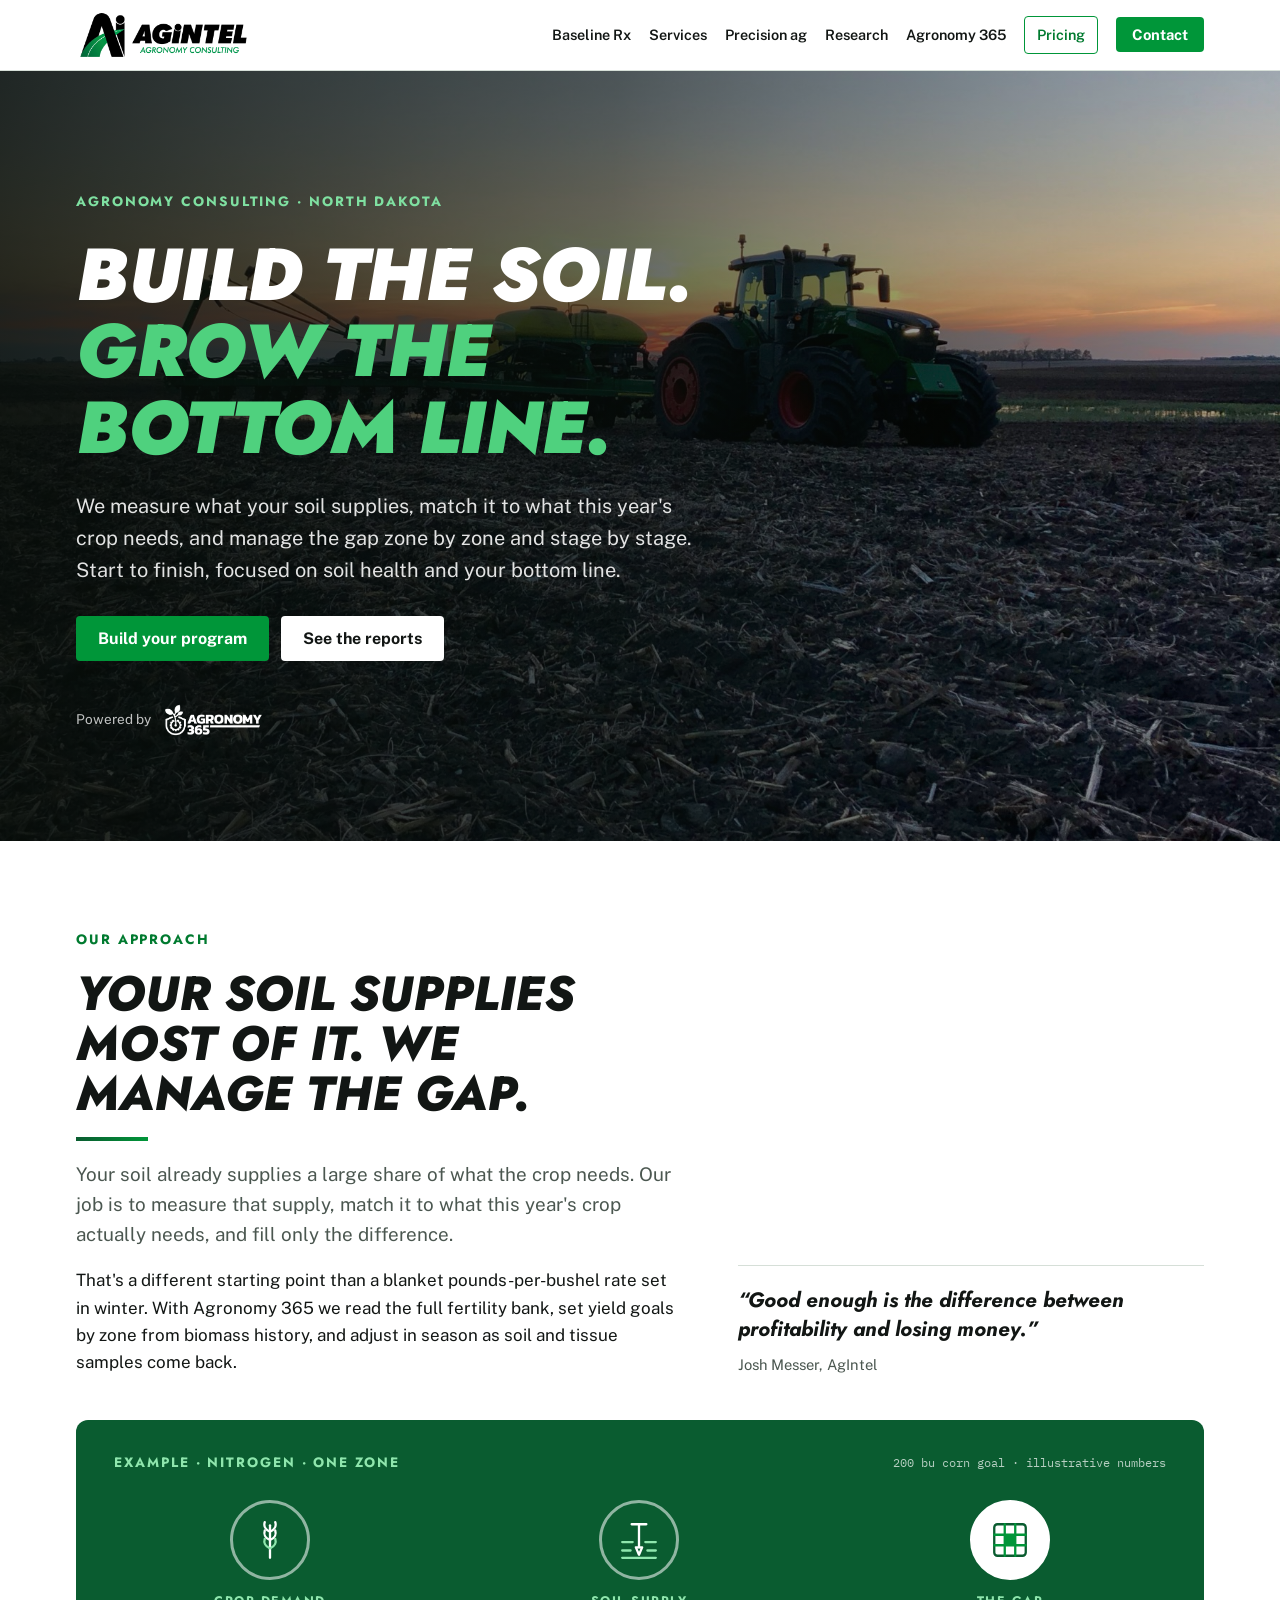
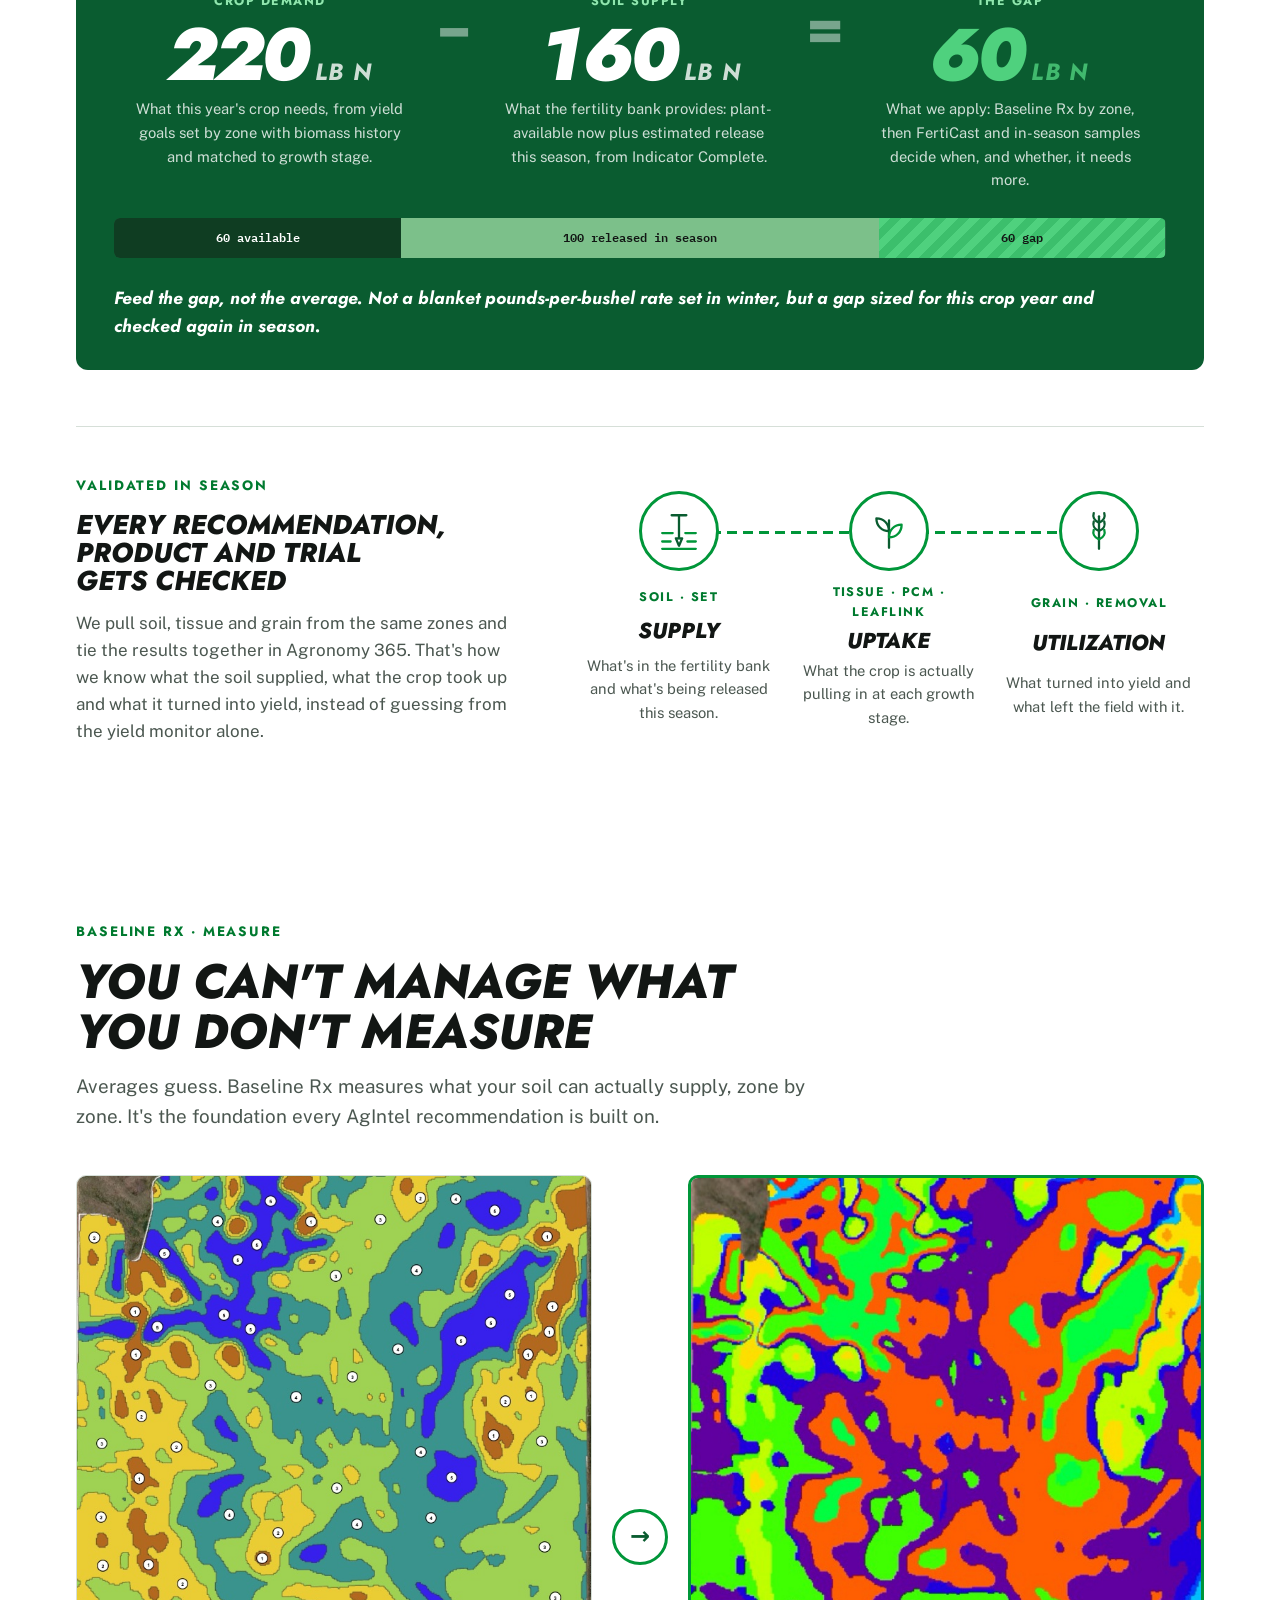
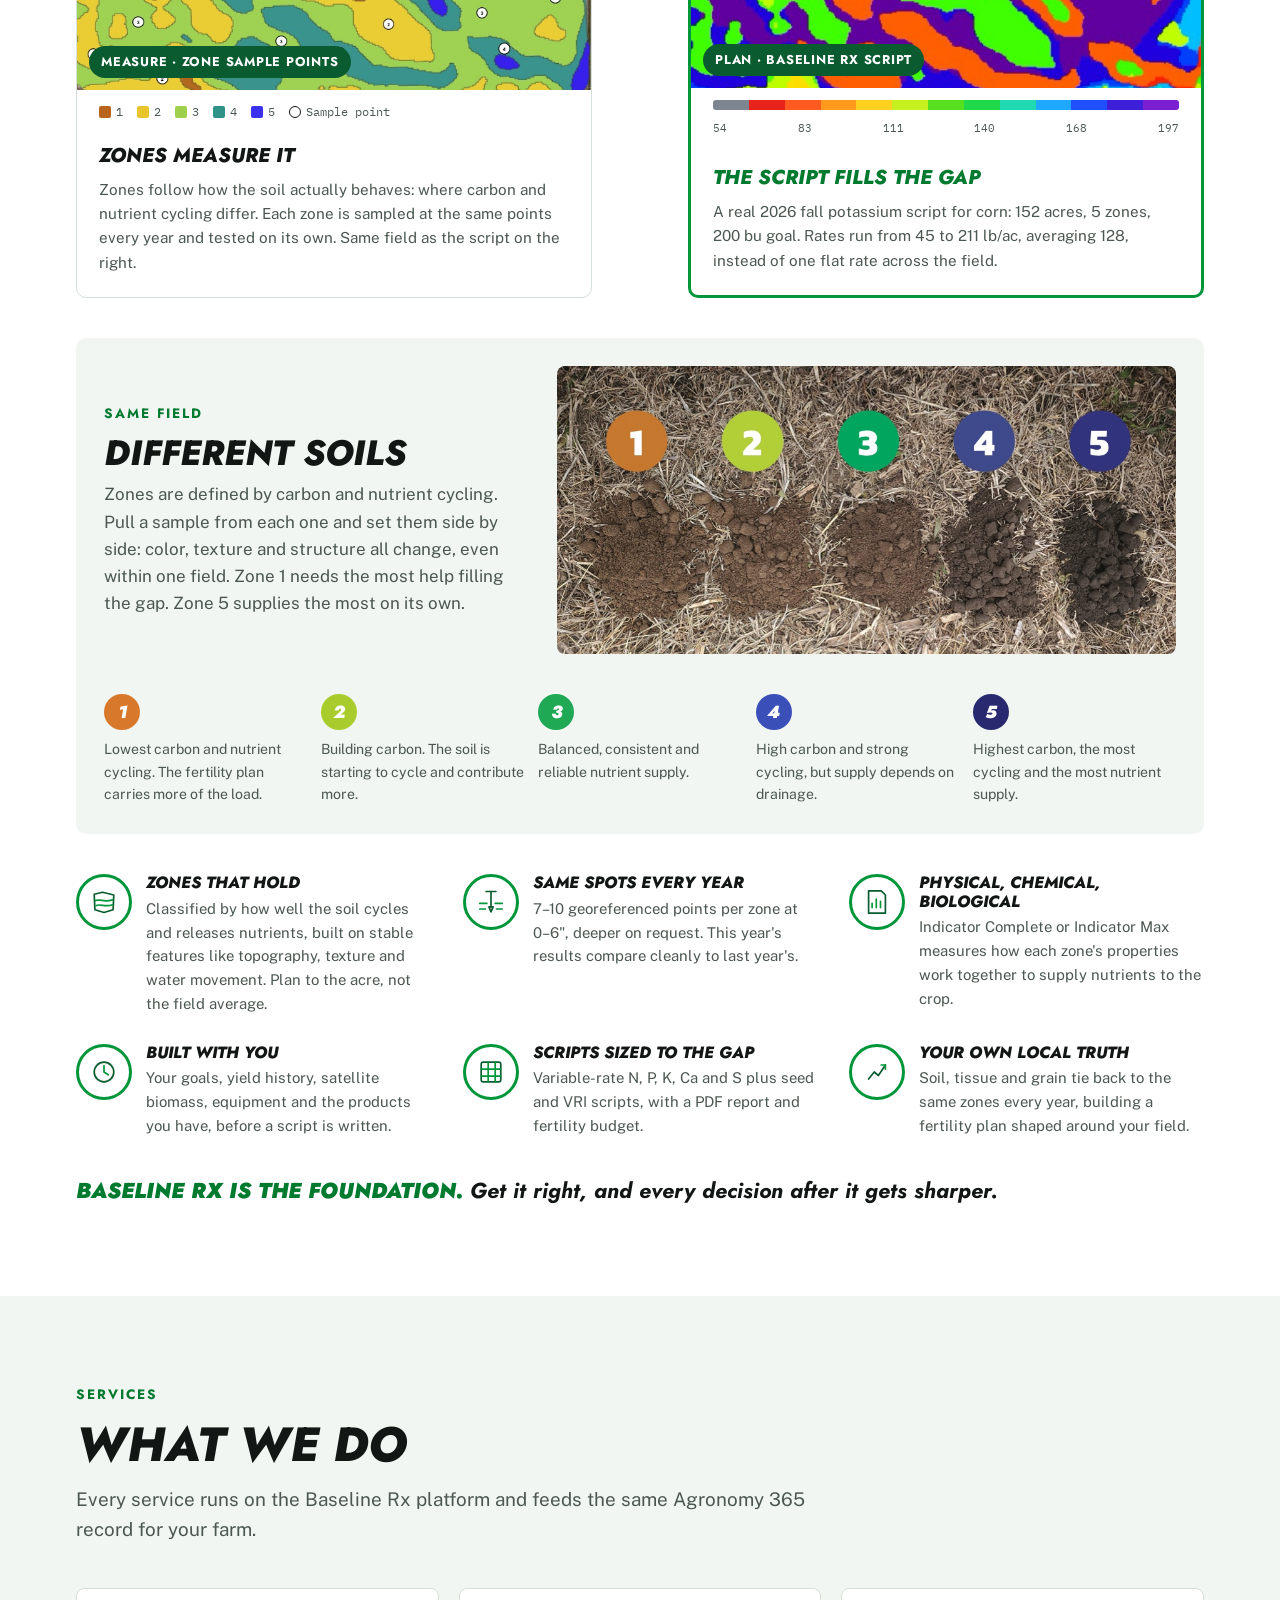
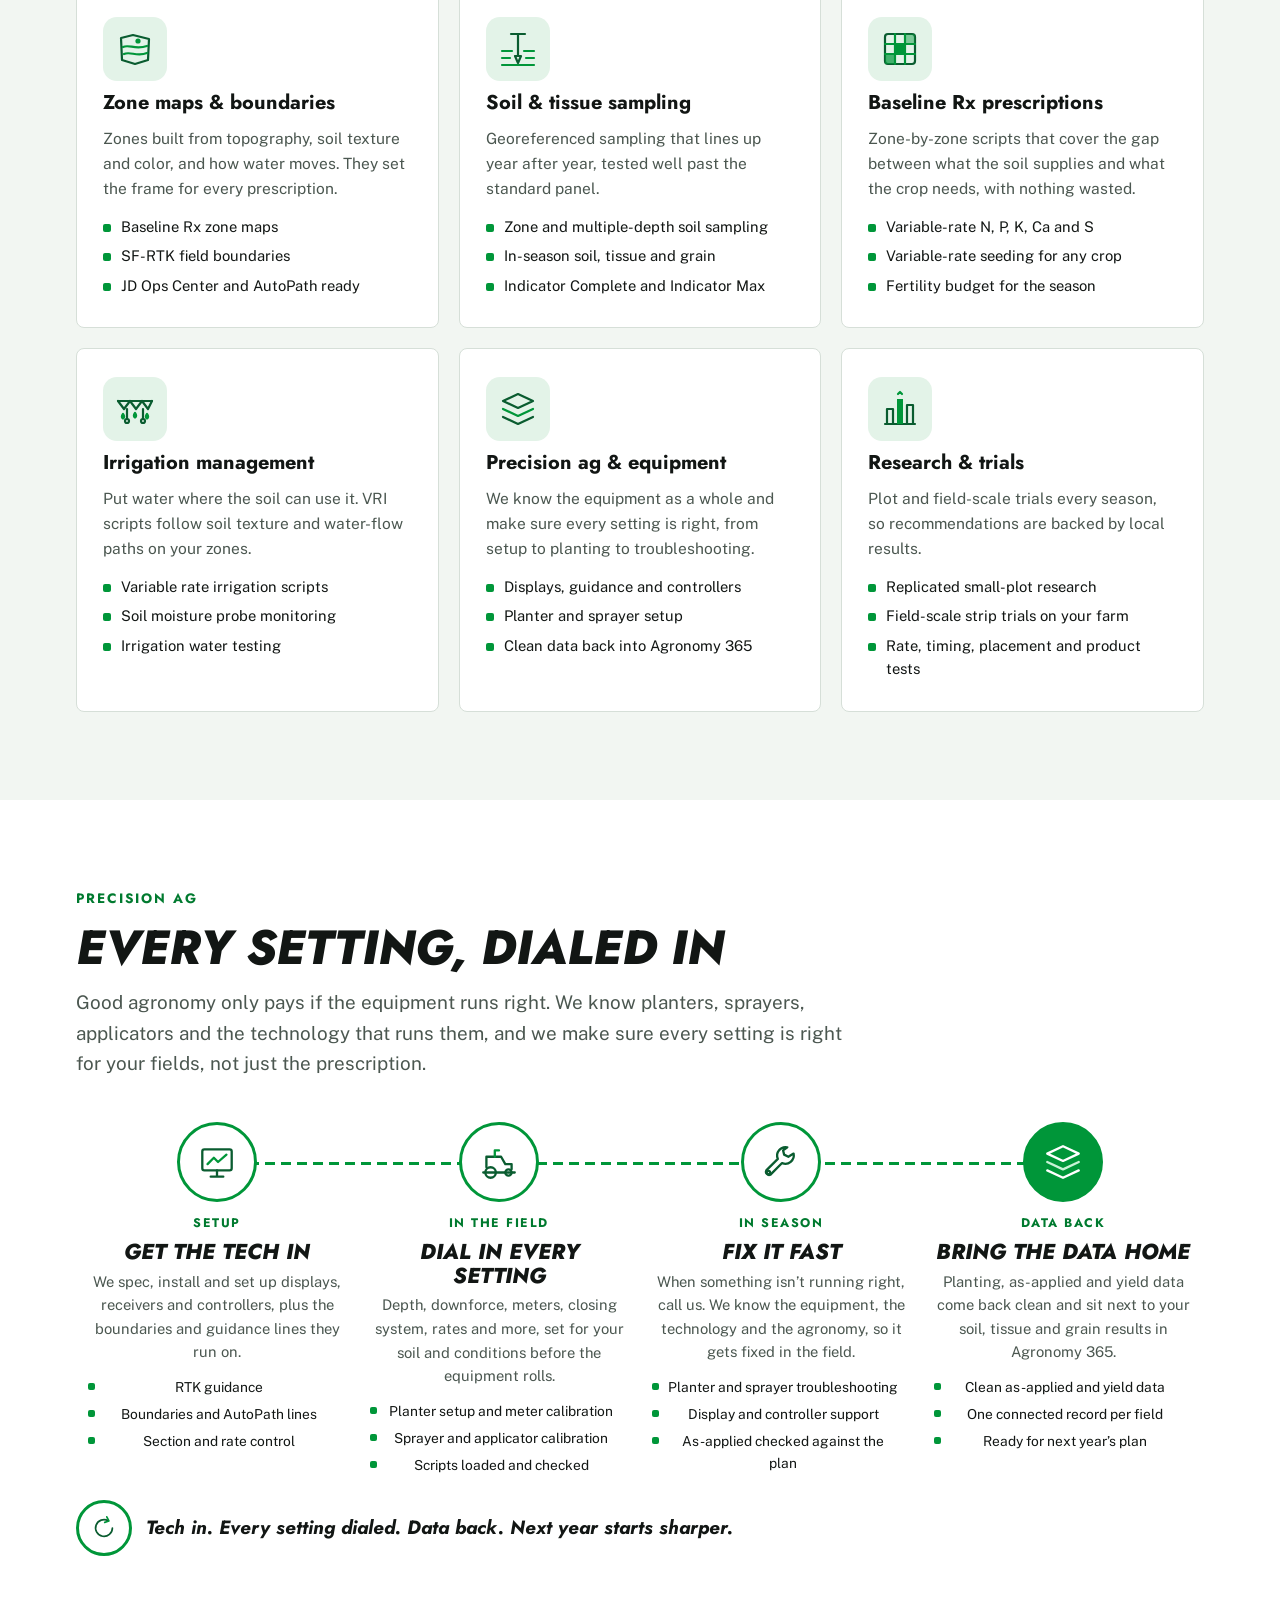
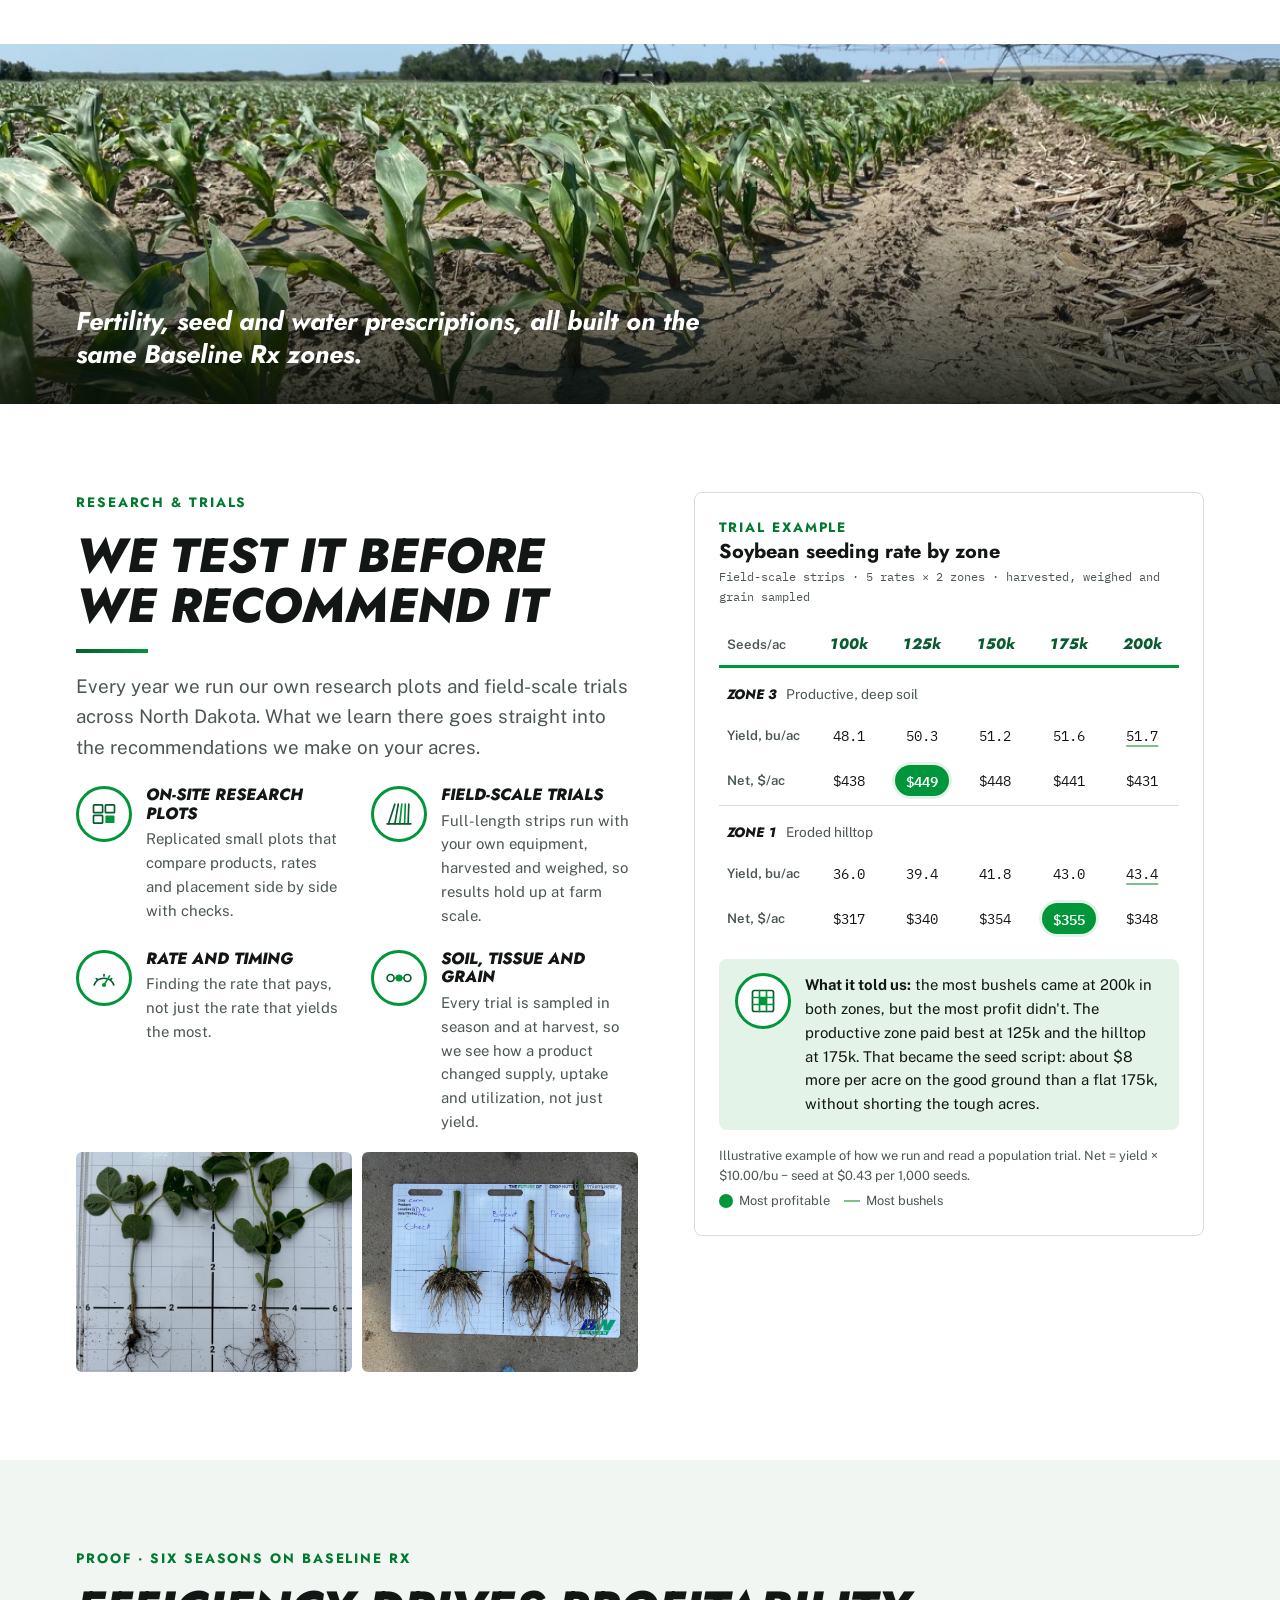
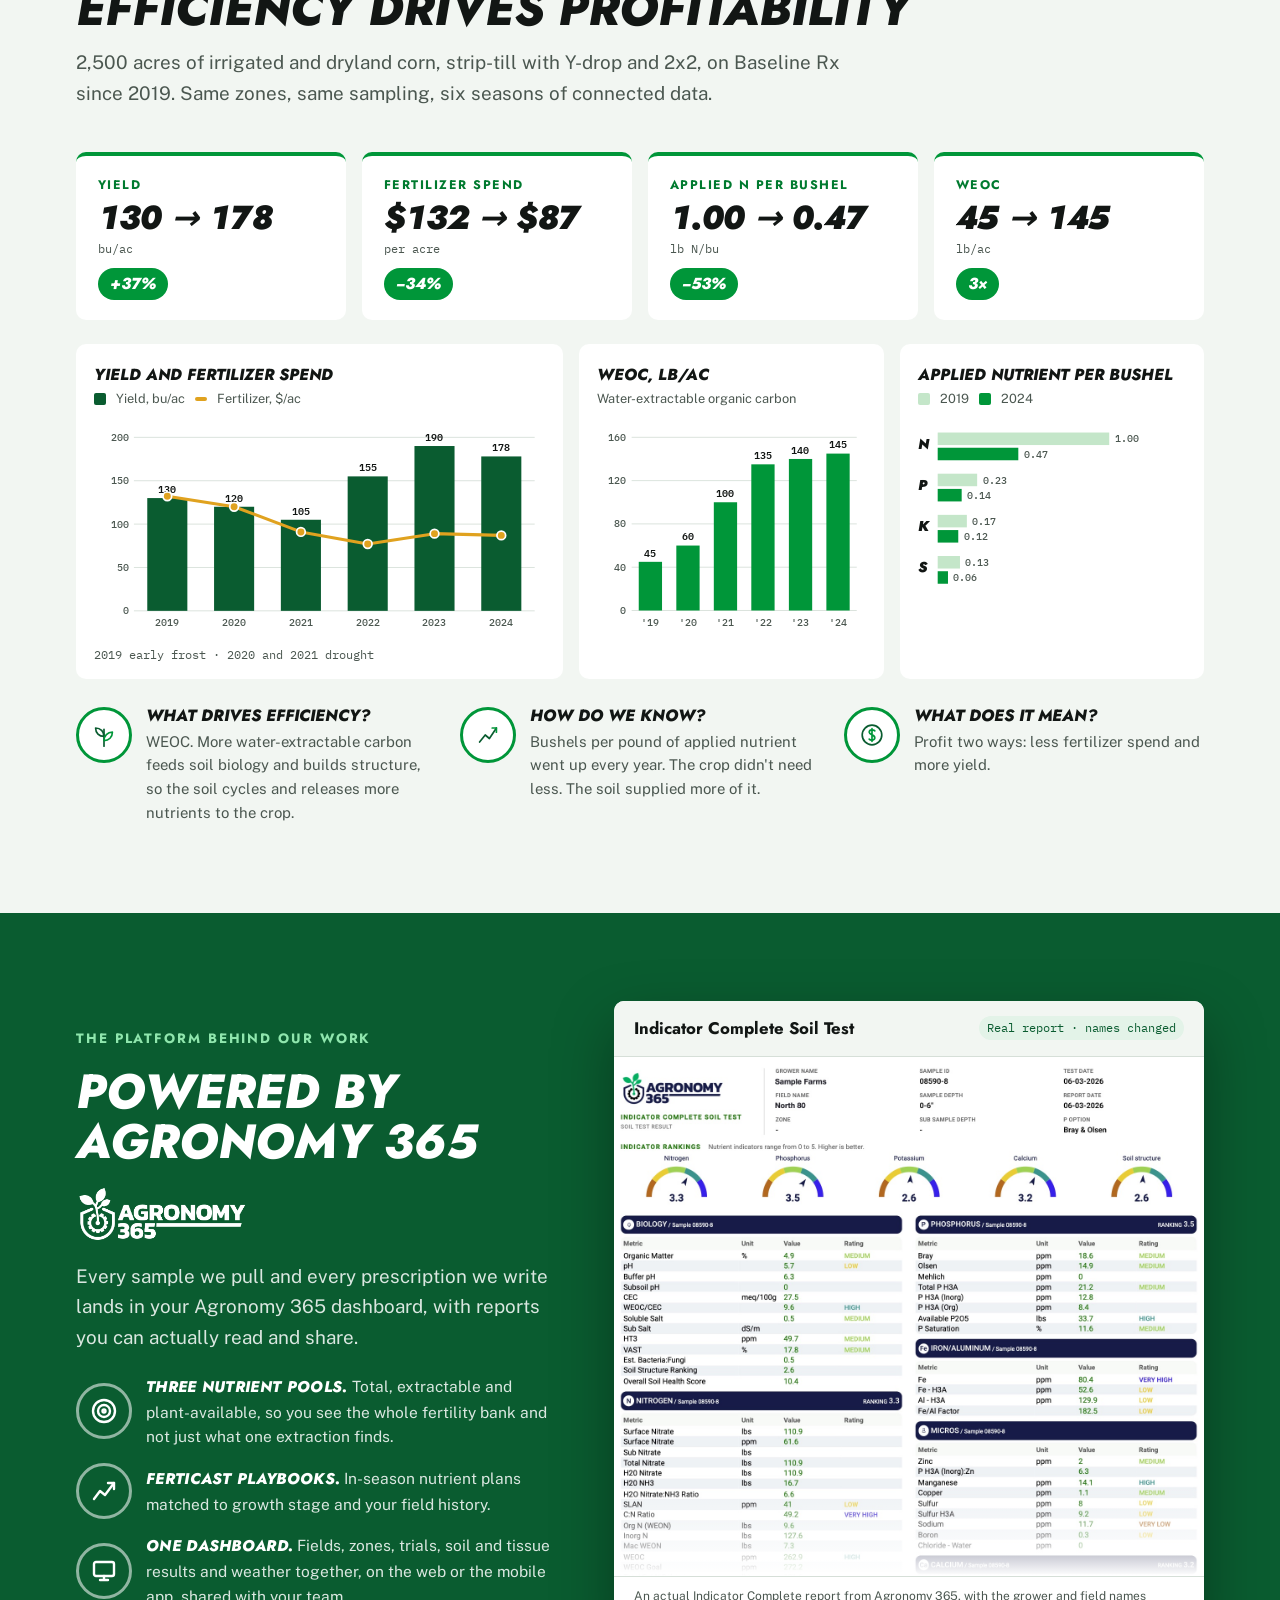
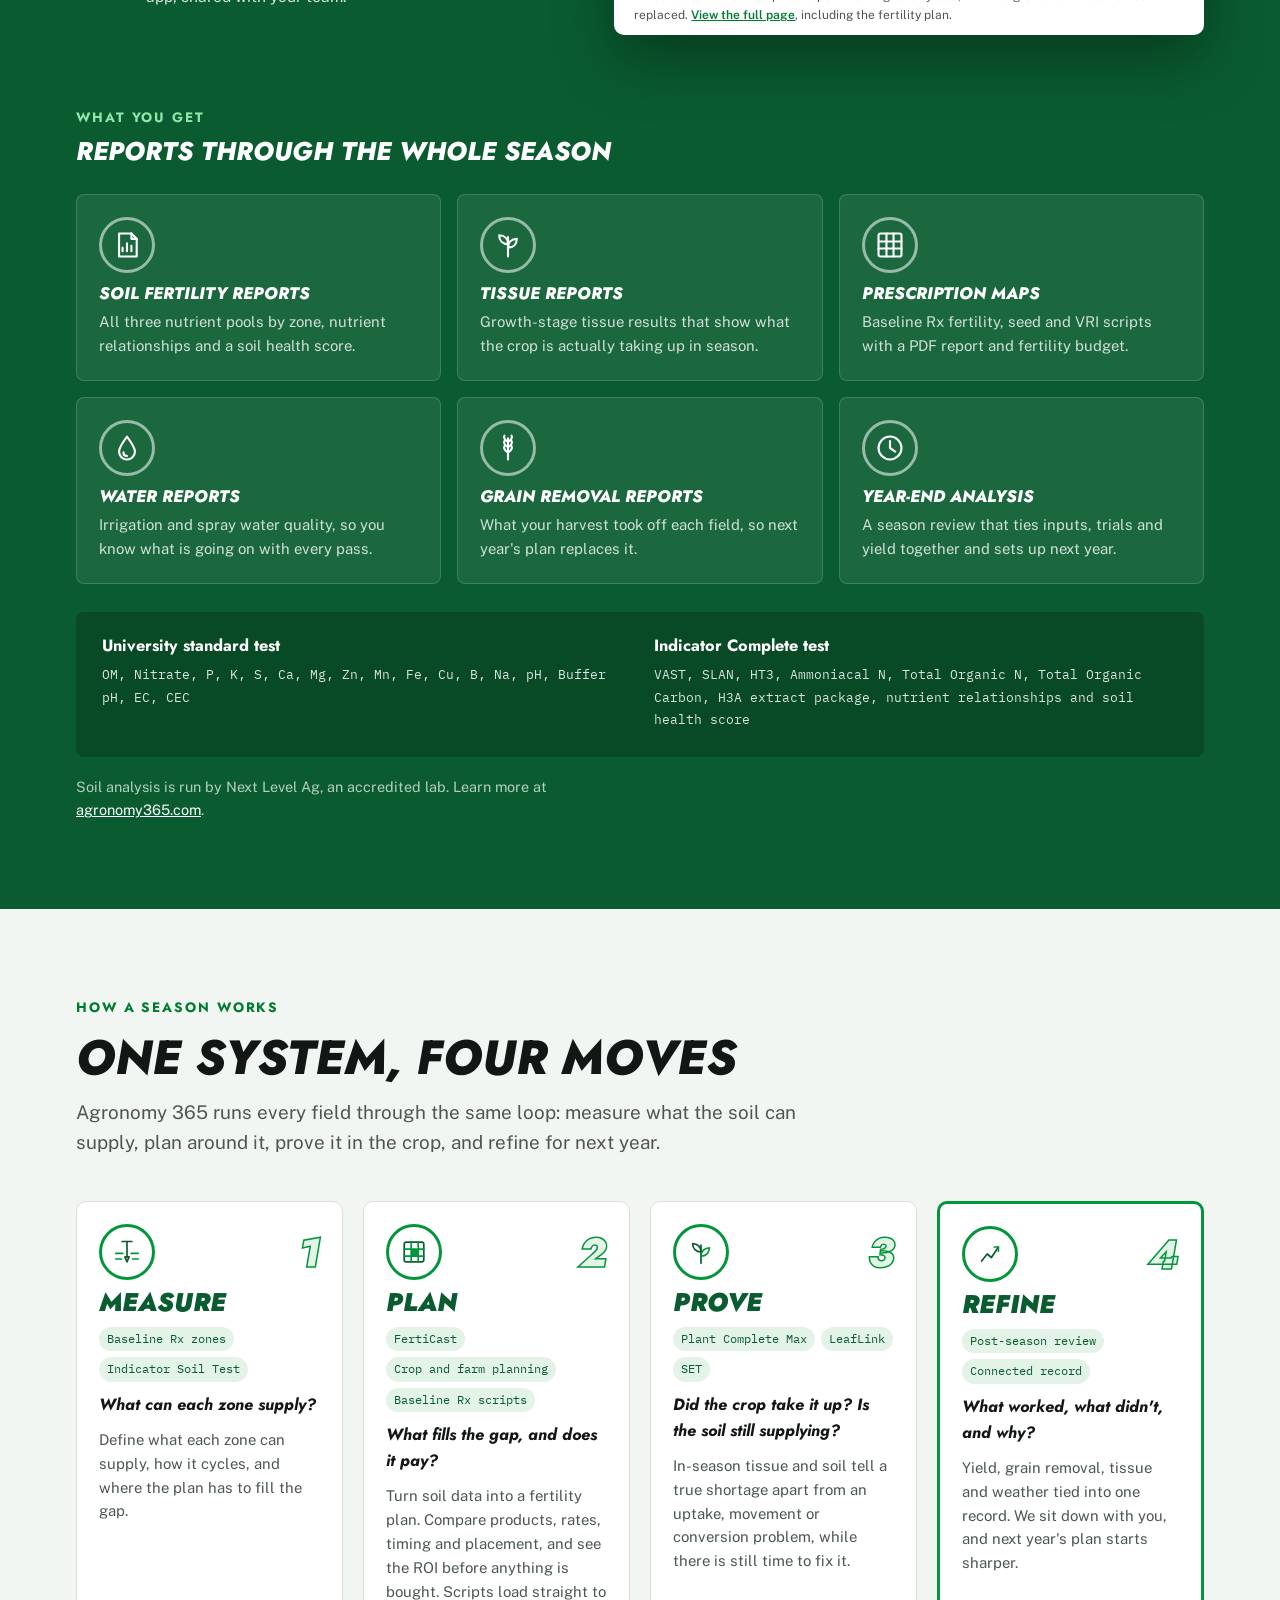
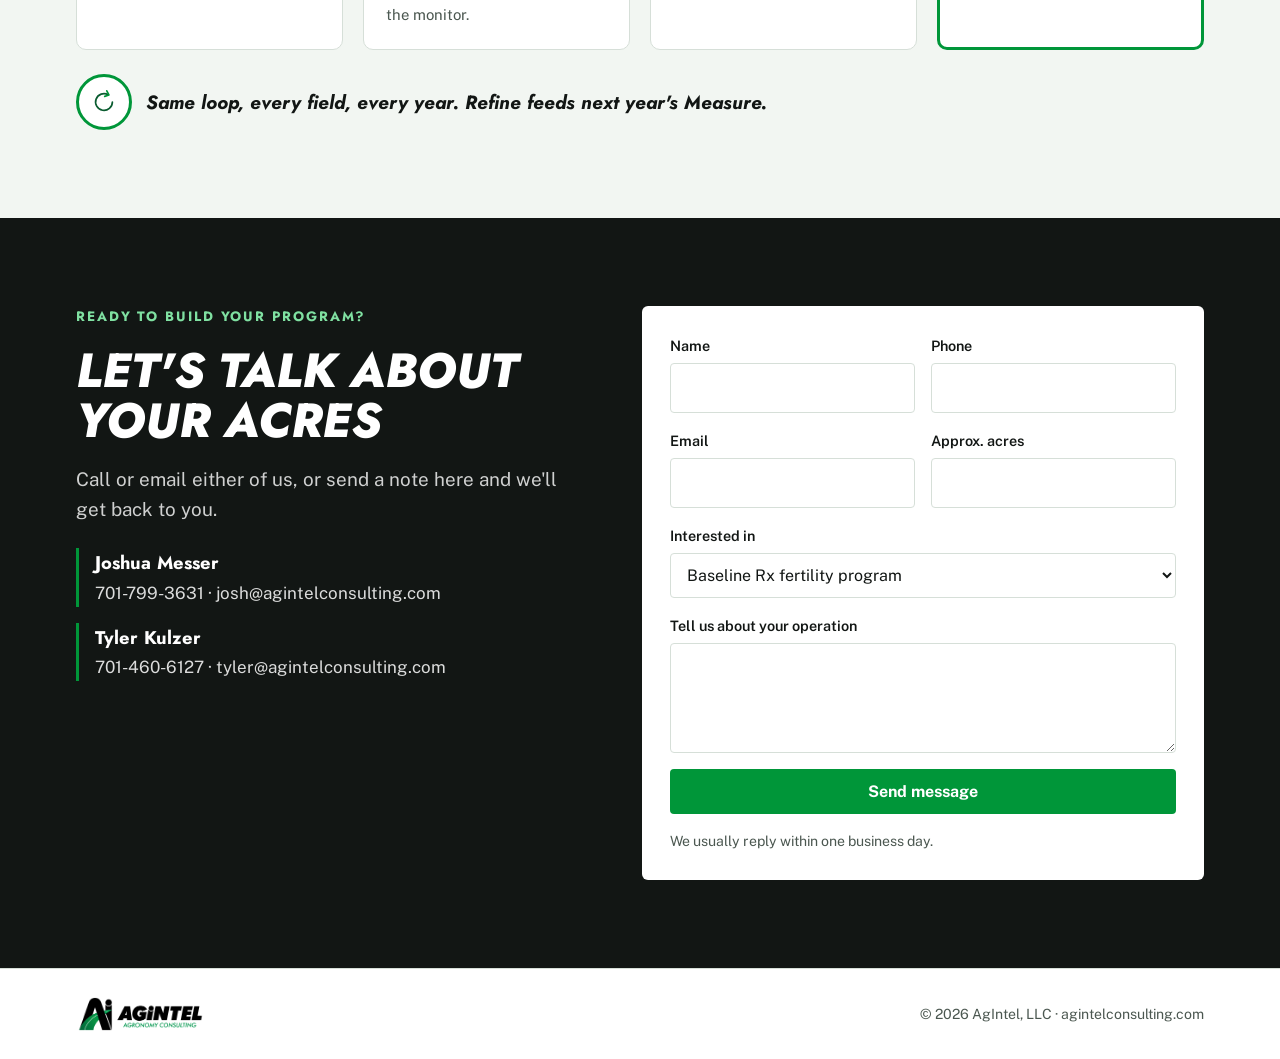
==== index.html @ 2a0a11fa "Launch AgIntel Agronomy Consulting website Co-Authored-By: Claude Opus 5.5 <noreply@anthropic.com>" ====
<!doctype html>
<html lang="en">
<head>
<meta charset="utf-8">
<meta name="viewport" content="width=device-width, initial-scale=1, viewport-fit=cover">
<title>AgIntel Agronomy Consulting</title>
<meta name="description" content="AgIntel Agronomy Consulting builds every recommendation around soil health and profitability. Baseline Rx zones, in-season validation and precision ag support, powered by Agronomy 365.">
<link rel="canonical" href="https://www.agintelconsulting.com/">
<meta property="og:title" content="AgIntel Agronomy Consulting">
<meta property="og:description" content="AgIntel Agronomy Consulting builds every recommendation around soil health and profitability. Baseline Rx zones, in-season validation and precision ag support, powered by Agronomy 365.">
<meta property="og:image" content="https://www.agintelconsulting.com/assets/photos/planting-sunset.jpg">
<meta property="og:type" content="website">
<link rel="icon" type="image/png" href="assets/agintel-mark.png">
<link rel="preconnect" href="https://fonts.googleapis.com">
<link rel="preconnect" href="https://fonts.gstatic.com" crossorigin>
<link rel="stylesheet" href="https://fonts.googleapis.com/css2?family=Jost:ital,wght@0,500;0,700;1,700;1,800;1,900&family=Public+Sans:wght@400;500;600;700&family=IBM+Plex+Mono:wght@500;600&display=swap">
<link rel="stylesheet" href="assets/site.css">
</head>
<body>
<header class="site">
  <div class="wrap">
    <a class="brand" href="#top"><img src="assets/agintel-logo.png" alt="AgIntel Agronomy Consulting" width="600" height="158"></a>
    <nav aria-label="Main">
      <a class="sec" href="#baselinerx">Baseline Rx</a>
      <a class="sec" href="#services">Services</a>
      <a class="sec" href="#precision">Precision ag</a>
      <a class="sec" href="#research">Research</a>
      <a class="sec" href="#agronomy365">Agronomy 365</a>
      <a class="tab" href="pricing.html">Pricing</a>
      <a class="btn" href="#contact">Contact</a>
    </nav>
  </div>
</header>
<main>
  <section class="hero" id="top">
    <img class="bg" src="assets/photos/planting-sunset.jpg" alt="Planter in a no-till field at sunset" width="1800" height="1350">
    <div class="wrap">
      <span class="eyebrow">Agronomy consulting · North Dakota</span>
      <h1>Build the soil. <span>Grow the bottom line.</span></h1>
      <p class="lede">We measure what your soil supplies, match it to what this year's crop needs, and manage the gap zone by zone and stage by stage. Start to finish, focused on soil health and your bottom line.</p>
      <div class="hero-actions">
        <a class="btn" href="#contact">Build your program</a>
        <a class="btn light" href="#agronomy365">See the reports</a>
      </div>
      <div class="powered"><span>Powered by</span><img src="assets/agronomy365-white.png" alt="Agronomy 365" width="653" height="219"></div>
    </div>
  </section>

  <section id="approach">
    <div class="wrap">
      <div class="approach-head">
        <div class="diff-copy">
          <span class="eyebrow">Our approach</span>
          <h2>Your soil supplies most of it. We manage the gap.</h2>
          <hr class="rule">
          <p class="lede">Your soil already supplies a large share of what the crop needs. Our job is to measure that supply, match it to what this year's crop actually needs, and fill only the difference.</p>
          <p>That's a different starting point than a blanket pounds-per-bushel rate set in winter. With Agronomy 365 we read the full fertility bank, set yield goals by zone from biomass history, and adjust in season as soil and tissue samples come back.</p>
        </div>
        <blockquote class="quote">
          <p>“Good enough is the difference between profitability and losing money.”</p>
          <cite>Josh Messer, AgIntel</cite>
        </blockquote>
      </div>

      <figure class="gapx" style="margin:0">
        <div class="gapx-top">
          <span class="eyebrow">Example · nitrogen · one zone</span>
          <span class="gapx-note">200 bu corn goal · illustrative numbers</span>
        </div>
        <div class="gapx-eq">
          <div class="gapx-term">
            <div class="chain-icon"><svg viewBox="0 0 40 40" aria-hidden="true"><path d="M20 37 V6"/><path d="M20 12 C15 10 14 6 15 3 M20 12 C25 10 26 6 25 3"/><path d="M20 20 C15 18 14 14 15 11 M20 20 C25 18 26 14 25 11"/><path class="accent" d="M20 28 C15 26 14 22 15 19 M20 28 C25 26 26 22 25 19"/></svg></div>
            <span class="chain-tag">Crop demand</span>
            <b class="gapx-num">220<small>lb N</small></b>
            <p>What this year's crop needs, from yield goals set by zone with biomass history and matched to growth stage.</p>
          </div>
          <span class="gapx-op" aria-hidden="true">−</span>
          <div class="gapx-term">
            <div class="chain-icon"><svg viewBox="0 0 40 40" aria-hidden="true"><path d="M13 5 H27"/><path d="M20 5 V27"/><path d="M17 27 H23 L20 34 Z"/><path class="accent" d="M4 22 H14 M26 22 H36 M4 30 H12 M28 30 H36 M4 37 H36"/></svg></div>
            <span class="chain-tag">Soil supply</span>
            <b class="gapx-num">160<small>lb N</small></b>
            <p>What the fertility bank provides: plant-available now plus estimated release this season, from Indicator Complete.</p>
          </div>
          <span class="gapx-op" aria-hidden="true">=</span>
          <div class="gapx-term is-gap">
            <div class="chain-icon"><svg viewBox="0 0 40 40" aria-hidden="true"><rect x="5" y="5" width="30" height="30" rx="3"/><path class="accent" d="M5 15 H35 M5 25 H35 M15 5 V35 M25 5 V35"/><rect class="fill" x="15" y="15" width="10" height="10"/></svg></div>
            <span class="chain-tag">The gap</span>
            <b class="gapx-num">60<small>lb N</small></b>
            <p>What we apply: Baseline Rx by zone, then FertiCast and in-season samples decide when, and whether, it needs more.</p>
          </div>
        </div>
        <div class="gapx-bar" role="img" aria-label="Bar to scale: 60 lb plant-available now, 100 lb released this season, 60 lb gap, totaling 220 lb">
          <b class="seg s1" style="width:27.27%">60 available</b><b class="seg s2" style="width:45.45%">100 released in season</b><b class="seg s3" style="width:27.27%">60 gap</b>
        </div>
        <p class="gapx-foot">Feed the gap, not the average. Not a blanket pounds-per-bushel rate set in winter, but a gap sized for this crop year and checked again in season.</p>
      </figure>

      <div class="validate">
        <div class="validate-copy">
          <span class="eyebrow">Validated in season</span>
          <h3>Every recommendation, product and trial gets checked</h3>
          <p>We pull soil, tissue and grain from the same zones and tie the results together in Agronomy 365. That's how we know what the soil supplied, what the crop took up and what it turned into yield, instead of guessing from the yield monitor alone.</p>
        </div>
        <ol class="chain">
          <li>
            <div class="chain-icon"><svg viewBox="0 0 40 40" aria-hidden="true"><path d="M13 5 H27"/><path d="M20 5 V27"/><path d="M17 27 H23 L20 34 Z"/><path class="accent" d="M4 22 H14 M26 22 H36 M4 30 H12 M28 30 H36 M4 37 H36"/></svg></div>
            <span class="chain-tag">Soil · SET</span><strong>Supply</strong><p>What's in the fertility bank and what's being released this season.</p>
          </li>
          <li>
            <div class="chain-icon"><svg viewBox="0 0 40 40" aria-hidden="true"><path d="M20 36 V10"/><path d="M20 20 C13 20 8 15 8 8 C15 8 20 13 20 20 Z"/><path class="accent" d="M20 26 C27 26 32 21 32 14 C25 14 20 19 20 26 Z"/></svg></div>
            <span class="chain-tag">Tissue · PCM · LeafLink</span><strong>Uptake</strong><p>What the crop is actually pulling in at each growth stage.</p>
          </li>
          <li>
            <div class="chain-icon"><svg viewBox="0 0 40 40" aria-hidden="true"><path d="M20 37 V6"/><path d="M20 12 C15 10 14 6 15 3 M20 12 C25 10 26 6 25 3"/><path d="M20 20 C15 18 14 14 15 11 M20 20 C25 18 26 14 25 11"/><path class="accent" d="M20 28 C15 26 14 22 15 19 M20 28 C25 26 26 22 25 19"/></svg></div>
            <span class="chain-tag">Grain · removal</span><strong>Utilization</strong><p>What turned into yield and what left the field with it.</p>
          </li>
        </ol>
      </div>
    </div>
  </section>

  <section id="baselinerx">
    <div class="wrap">
      <div class="section-head">
        <span class="eyebrow">Baseline Rx · Measure</span>
        <h2>You can't manage what you don't measure</h2>
        <p class="lede">Averages guess. Baseline Rx measures what your soil can actually supply, zone by zone. It's the foundation every AgIntel recommendation is built on.</p>
      </div>

      <div class="brx-compare">
        <figure class="brx-card">
          <div class="brx-img"><img src="assets/zone-map-field.jpg" alt="The same 152-acre field divided into Baseline Rx zones 1 to 5, with numbered sample points in each zone" width="726" height="738" loading="lazy"><span class="brx-badge">Measure · zone sample points</span></div>
          <div class="rx-legend zone-key" aria-hidden="true"><span><i style="background:#b8641c"></i>1</span><span><i style="background:#e8c52c"></i>2</span><span><i style="background:#9fd04c"></i>3</span><span><i style="background:#2f9187"></i>4</span><span><i style="background:#3b2ff0"></i>5</span><span><i class="pt"></i>Sample point</span></div>
          <figcaption><strong>Zones measure it</strong><span>Zones follow how the soil actually behaves: where carbon and nutrient cycling differ. Each zone is sampled at the same points every year and tested on its own. Same field as the script on the right.</span></figcaption>
        </figure>
        <span class="brx-vs" aria-hidden="true">→</span>
        <figure class="brx-card is-brx">
          <div class="brx-img"><img src="assets/rx-k-map.jpg" alt="Variable-rate fall potassium prescription map for a 152-acre pivot, rates from about 45 to 211 pounds per acre" width="832" height="864" loading="lazy"><span class="brx-badge">Plan · Baseline Rx script</span></div>
          <div class="rx-legend" aria-hidden="true"><div class="rx-ramp"><span style="background:#7d8590"></span><span style="background:#e8231b"></span><span style="background:#ff5a1f"></span><span style="background:#ff9a1f"></span><span style="background:#ffd21f"></span><span style="background:#c6f01f"></span><span style="background:#57e01f"></span><span style="background:#1fd94a"></span><span style="background:#1fd9b3"></span><span style="background:#1fa8ff"></span><span style="background:#1f4fff"></span><span style="background:#3d1fd9"></span><span style="background:#7a1fd1"></span></div><div class="rx-ticks"><span>54</span><span>83</span><span>111</span><span>140</span><span>168</span><span>197</span></div></div>
          <figcaption><strong>The script fills the gap</strong><span>A real 2026 fall potassium script for corn: 152 acres, 5 zones, 200 bu goal. Rates run from 45 to 211 lb/ac, averaging 128, instead of one flat rate across the field.</span></figcaption>
        </figure>
      </div>

      <div class="brx-soils">
        <div class="brx-soils-copy">
          <span class="eyebrow">Same field</span>
          <h3>Different soils</h3>
          <p>Zones are defined by carbon and nutrient cycling. Pull a sample from each one and set them side by side: color, texture and structure all change, even within one field. Zone 1 needs the most help filling the gap. Zone 5 supplies the most on its own.</p>
        </div>
        <figure class="brx-soils-img">
          <img src="assets/brx-soil-zones.jpg" alt="Five soil samples from zones 1 through 5 of one field, getting darker from zone 1 to zone 5" width="989" height="461" loading="lazy">
        </figure>
        <ol class="zone-list"><li><span class="zdot" style="background:#d8782a">1</span><p>Lowest carbon and nutrient cycling. The fertility plan carries more of the load.</p></li><li><span class="zdot" style="background:#a8cc2c">2</span><p>Building carbon. The soil is starting to cycle and contribute more.</p></li><li><span class="zdot" style="background:#1fa955">3</span><p>Balanced, consistent and reliable nutrient supply.</p></li><li><span class="zdot" style="background:#3b4fb8">4</span><p>High carbon and strong cycling, but supply depends on drainage.</p></li><li><span class="zdot" style="background:#28296e">5</span><p>Highest carbon, the most cycling and the most nutrient supply.</p></li></ol>
      </div>

      <div class="brx-details">
        <div class="tt"><span class="mini-icon"><svg viewBox="0 0 40 40" aria-hidden="true"><path d="M6 9 L18 6 L34 10 L33 31 L20 35 L7 31 Z"/><path class="accent" d="M8 18 C14 15 20 21 32 17"/><path class="accent" d="M9 25 C15 22 22 28 32 24"/></svg></span><div><strong>Zones that hold</strong><span>Classified by how well the soil cycles and releases nutrients, built on stable features like topography, texture and water movement. Plan to the acre, not the field average.</span></div></div>
        <div class="tt"><span class="mini-icon"><svg viewBox="0 0 40 40" aria-hidden="true"><path d="M13 5 H27"/><path d="M20 5 V27"/><path d="M17 27 H23 L20 34 Z"/><path class="accent" d="M4 22 H14 M26 22 H36 M4 30 H12 M28 30 H36"/></svg></span><div><strong>Same spots every year</strong><span>7–10 georeferenced points per zone at 0–6", deeper on request. This year's results compare cleanly to last year's.</span></div></div>
        <div class="tt"><span class="mini-icon"><svg viewBox="0 0 40 40" aria-hidden="true"><path d="M8 4 H26 L32 10 V36 H8 Z"/><path class="accent" d="M13 28 V22 M19 28 V16 M25 28 V19"/></svg></span><div><strong>Physical, chemical, biological</strong><span>Indicator Complete or Indicator Max measures how each zone's properties work together to supply nutrients to the crop.</span></div></div>
        <div class="tt"><span class="mini-icon"><svg viewBox="0 0 40 40" aria-hidden="true"><circle cx="20" cy="20" r="14"/><path class="accent" d="M20 11 V20 L26 24"/></svg></span><div><strong>Built with you</strong><span>Your goals, yield history, satellite biomass, equipment and the products you have, before a script is written.</span></div></div>
        <div class="tt"><span class="mini-icon"><svg viewBox="0 0 40 40" aria-hidden="true"><rect x="6" y="6" width="28" height="28" rx="3"/><path class="accent" d="M6 16 H34 M6 26 H34 M16 6 V34 M26 6 V34"/></svg></span><div><strong>Scripts sized to the gap</strong><span>Variable-rate N, P, K, Ca and S plus seed and VRI scripts, with a PDF report and fertility budget.</span></div></div>
        <div class="tt"><span class="mini-icon"><svg viewBox="0 0 40 40" aria-hidden="true"><path d="M8 30 L16 20 L22 25 L32 10"/><path class="accent" d="M26 10 H32 V16"/></svg></span><div><strong>Your own local truth</strong><span>Soil, tissue and grain tie back to the same zones every year, building a fertility plan shaped around your field.</span></div></div>
      </div>
      <p class="brx-close"><strong>Baseline Rx is the foundation.</strong> Get it right, and every decision after it gets sharper.</p>
    </div>
  </section>

  <section id="services" class="services">
    <div class="wrap">
      <div class="section-head">
        <span class="eyebrow">Services</span>
        <h2>What we do</h2>
        <p class="lede">Every service runs on the Baseline Rx platform and feeds the same Agronomy 365 record for your farm.</p>
      </div>
      <div class="svc-grid">
        <article class="svc">
          <div class="icon"><svg viewBox="0 0 40 40" aria-hidden="true"><path d="M6 9 L18 6 L34 10 L33 31 L20 35 L7 31 Z"/><path class="accent" d="M8 18 C14 15 20 21 32 17"/><path class="accent" d="M9 25 C15 22 22 28 32 24"/><circle class="fill" cx="23" cy="12" r="2.6"/></svg></div>
          <h3>Zone maps &amp; boundaries</h3>
          <p>Zones built from topography, soil texture and color, and how water moves. They set the frame for every prescription.</p>
          <ul><li>Baseline Rx zone maps</li><li>SF-RTK field boundaries</li><li>JD Ops Center and AutoPath ready</li></ul>
        </article>
        <article class="svc">
          <div class="icon"><svg viewBox="0 0 40 40" aria-hidden="true"><path d="M13 5 H27"/><path d="M20 5 V27"/><path d="M17 27 H23 L20 34 Z"/><path class="accent" d="M4 22 H14"/><path class="accent" d="M26 22 H36"/><path class="accent" d="M4 29 H12"/><path class="accent" d="M28 29 H36"/><path class="accent" d="M4 36 H36"/></svg></div>
          <h3>Soil &amp; tissue sampling</h3>
          <p>Georeferenced sampling that lines up year after year, tested well past the standard panel.</p>
          <ul><li>Zone and multiple-depth soil sampling</li><li>In-season soil, tissue and grain</li><li>Indicator Complete and Indicator Max</li></ul>
        </article>
        <article class="svc">
          <div class="icon"><svg viewBox="0 0 40 40" aria-hidden="true"><rect x="5" y="5" width="30" height="30" rx="3"/><path class="accent" d="M5 15 H35 M5 25 H35 M15 5 V35 M25 5 V35"/><rect class="fill" x="15" y="15" width="10" height="10"/><rect class="fill" x="25" y="5" width="10" height="10" opacity=".45"/><rect class="fill" x="5" y="25" width="10" height="10" opacity=".7"/></svg></div>
          <h3>Baseline Rx prescriptions</h3>
          <p>Zone-by-zone scripts that cover the gap between what the soil supplies and what the crop needs, with nothing wasted.</p>
          <ul><li>Variable-rate N, P, K, Ca and S</li><li>Variable-rate seeding for any crop</li><li>Fertility budget for the season</li></ul>
        </article>
        <article class="svc">
          <div class="icon"><svg viewBox="0 0 40 40" aria-hidden="true"><path d="M3 12 L37 12"/><path d="M3 12 L9 20 L15 12 L21 20 L27 12 L33 20 L37 12"/><path d="M12 20 V30 M28 20 V30"/><circle cx="12" cy="32" r="2"/><circle cx="28" cy="32" r="2"/><path class="accent" d="M8 25 C6.5 27 6.5 28.5 8 29.5 C9.5 28.5 9.5 27 8 25 Z"/><path class="accent" d="M20 24 C18.5 26 18.5 27.5 20 28.5 C21.5 27.5 21.5 26 20 24 Z"/><path class="accent" d="M32 25 C30.5 27 30.5 28.5 32 29.5 C33.5 28.5 33.5 27 32 25 Z"/></svg></div>
          <h3>Irrigation management</h3>
          <p>Put water where the soil can use it. VRI scripts follow soil texture and water-flow paths on your zones.</p>
          <ul><li>Variable rate irrigation scripts</li><li>Soil moisture probe monitoring</li><li>Irrigation water testing</li></ul>
        </article>
        <article class="svc">
          <div class="icon"><svg viewBox="0 0 40 40" aria-hidden="true"><path d="M20 5 L35 12 L20 19 L5 12 Z"/><path class="accent" d="M5 20 L20 27 L35 20"/><path d="M5 28 L20 35 L35 28"/></svg></div>
          <h3>Precision ag &amp; equipment</h3>
          <p>We know the equipment as a whole and make sure every setting is right, from setup to planting to troubleshooting.</p>
          <ul><li>Displays, guidance and controllers</li><li>Planter and sprayer setup</li><li>Clean data back into Agronomy 365</li></ul>
        </article>
        <article class="svc">
          <div class="icon"><svg viewBox="0 0 40 40" aria-hidden="true"><path d="M5 35 H35"/><rect x="7" y="20" width="6" height="15"/><rect class="fill" x="17" y="10" width="6" height="25"/><rect x="27" y="16" width="6" height="19"/><path class="accent" d="M18 5 L20 3 L22 5"/></svg></div>
          <h3>Research &amp; trials</h3>
          <p>Plot and field-scale trials every season, so recommendations are backed by local results.</p>
          <ul><li>Replicated small-plot research</li><li>Field-scale strip trials on your farm</li><li>Rate, timing, placement and product tests</li></ul>
        </article>
      </div>
    </div>
  </section>

  <section id="precision">
    <div class="wrap">
      <div class="section-head">
        <span class="eyebrow">Precision ag</span>
        <h2>Every setting, dialed in</h2>
        <p class="lede">Good agronomy only pays if the equipment runs right. We know planters, sprayers, applicators and the technology that runs them, and we make sure every setting is right for your fields, not just the prescription.</p>
      </div>
      <ol class="chain pa-chain"><li><div class="chain-icon"><svg viewBox="0 0 40 40" aria-hidden="true"><rect x="6" y="8" width="28" height="20" rx="2"/><path d="M14 34 H26 M20 28 V34"/><path class="accent" d="M11 22 L17 16 L21 20 L29 13"/></svg></div><span class="chain-tag">Setup</span><strong>Get the tech in</strong><p>We spec, install and set up displays, receivers and controllers, plus the boundaries and guidance lines they run on.</p><ul><li>RTK guidance</li><li>Boundaries and AutoPath lines</li><li>Section and rate control</li></ul></li><li><div class="chain-icon"><svg viewBox="0 0 40 40" aria-hidden="true"><path d="M5 30 H35"/><circle cx="12" cy="30" r="5"/><circle cx="29" cy="30" r="3"/><path d="M8 25 V15 H22 L26 22 H32 V27"/><path class="accent" d="M16 15 V9 H20"/></svg></div><span class="chain-tag">In the field</span><strong>Dial in every setting</strong><p>Depth, downforce, meters, closing system, rates and more, set for your soil and conditions before the equipment rolls.</p><ul><li>Planter setup and meter calibration</li><li>Sprayer and applicator calibration</li><li>Scripts loaded and checked</li></ul></li><li><div class="chain-icon"><svg viewBox="0 0 40 40" aria-hidden="true"><path d="M26 6 A8 8 0 0 0 17 17 L6 28 A3 3 0 0 0 10 32 L21 21 A8 8 0 0 0 32 12 L27 15 L23 13 L22 9 Z"/><circle class="fill" cx="8" cy="30" r="1.6"/></svg></div><span class="chain-tag">In season</span><strong>Fix it fast</strong><p>When something isn’t running right, call us. We know the equipment, the technology and the agronomy, so it gets fixed in the field.</p><ul><li>Planter and sprayer troubleshooting</li><li>Display and controller support</li><li>As-applied checked against the plan</li></ul></li><li><div class="chain-icon"><svg viewBox="0 0 40 40" aria-hidden="true"><path d="M20 5 L35 12 L20 19 L5 12 Z"/><path class="accent" d="M5 20 L20 27 L35 20"/><path d="M5 28 L20 35 L35 28"/></svg></div><span class="chain-tag">Data back</span><strong>Bring the data home</strong><p>Planting, as-applied and yield data come back clean and sit next to your soil, tissue and grain results in Agronomy 365.</p><ul><li>Clean as-applied and yield data</li><li>One connected record per field</li><li>Ready for next year’s plan</li></ul></li></ol>
      <p class="loop-line"><span class="mini-icon"><svg viewBox="0 0 40 40" aria-hidden="true"><path d="M32 20 A12 12 0 1 1 26 9.6"/><path class="accent" d="M24 4 L27 10 L21 12"/></svg></span>Tech in. Every setting dialed. Data back. Next year starts sharper.</p>
    </div>
  </section>

  <div class="band">
    <img src="assets/photos/irrigation-pivot.jpg" alt="Center pivot over young corn rows in a no-till field" width="1182" height="665" loading="lazy">
    <div class="wrap"><p>Fertility, seed and water prescriptions, all built on the same Baseline Rx zones.</p></div>
  </div>

  <section id="research">
    <div class="wrap research-grid">
      <div class="research-copy">
        <span class="eyebrow">Research &amp; trials</span>
        <h2>We test it before we recommend it</h2>
        <hr class="rule">
        <p class="lede">Every year we run our own research plots and field-scale trials across North Dakota. What we learn there goes straight into the recommendations we make on your acres.</p>
        <div class="trial-types">
          <div class="tt"><span class="mini-icon"><svg viewBox="0 0 40 40" aria-hidden="true"><rect x="5" y="7" width="13" height="11" rx="1"/><rect x="22" y="7" width="13" height="11" rx="1"/><rect x="5" y="22" width="13" height="11" rx="1"/><rect class="fill" x="22" y="22" width="13" height="11" rx="1"/></svg></span><div><strong>On-site research plots</strong><span>Replicated small plots that compare products, rates and placement side by side with checks.</span></div></div>
          <div class="tt"><span class="mini-icon"><svg viewBox="0 0 40 40" aria-hidden="true"><path d="M5 34 L14 6 M14 34 L19 6"/><path class="accent" d="M21 34 L24 6 M28 34 L29 6"/><path d="M33 34 L34 6"/><path d="M3 34 H37"/></svg></span><div><strong>Field-scale trials</strong><span>Full-length strips run with your own equipment, harvested and weighed, so results hold up at farm scale.</span></div></div>
          <div class="tt"><span class="mini-icon"><svg viewBox="0 0 40 40" aria-hidden="true"><path d="M6 30 A15 15 0 0 1 34 30"/><path class="accent" d="M20 30 L28 17"/><circle class="fill" cx="20" cy="30" r="3"/><path d="M9 21 L11 22 M20 15 V17 M31 21 L29 22"/></svg></span><div><strong>Rate and timing</strong><span>Finding the rate that pays, not just the rate that yields the most.</span></div></div>
          <div class="tt"><span class="mini-icon"><svg viewBox="0 0 40 40" aria-hidden="true"><circle cx="8" cy="20" r="5"/><circle class="fill" cx="20" cy="20" r="5"/><circle cx="32" cy="20" r="5"/><path class="accent" d="M13 20 H15 M25 20 H27"/></svg></span><div><strong>Soil, tissue and grain</strong><span>Every trial is sampled in season and at harvest, so we see how a product changed supply, uptake and utilization, not just yield.</span></div></div>
        </div>
        <div class="trial-photos">
          <img src="assets/photos/soy-roots.jpg" alt="Two soybean plants with roots laid out on a measuring board" width="1350" height="1800" loading="lazy" style="object-position: center 40%">
          <img src="assets/photos/corn-roots.jpg" alt="Corn root systems from three treatments on a trial board" width="1800" height="1350" loading="lazy">
        </div>
      </div>
      <aside class="trial-card" aria-label="Soybean seeding rate trial example">
        <header>
          <span class="eyebrow">Trial example</span>
          <h3>Soybean seeding rate by zone</h3>
          <span class="meta">Field-scale strips · 5 rates × 2 zones · harvested, weighed and grain sampled</span>
        </header>
        <div class="table-scroll">
          <table class="poptable">
            <thead><tr><th scope="col">Seeds/ac</th><th scope="col">100k</th><th scope="col">125k</th><th scope="col">150k</th><th scope="col">175k</th><th scope="col">200k</th></tr></thead>
            <tbody>
              <tr class="zone"><th colspan="6"><strong>Zone 3</strong> Productive, deep soil</th></tr>
              <tr><th scope="row">Yield, bu/ac</th><td>48.1</td><td>50.3</td><td>51.2</td><td>51.6</td><td class="ymax">51.7</td></tr>
              <tr class="net"><th scope="row">Net, $/ac</th><td><span>$438</span></td><td class="best"><span>$449</span></td><td><span>$448</span></td><td><span>$441</span></td><td><span>$431</span></td></tr>
            </tbody><tbody>
              <tr class="zone"><th colspan="6"><strong>Zone 1</strong> Eroded hilltop</th></tr>
              <tr><th scope="row">Yield, bu/ac</th><td>36.0</td><td>39.4</td><td>41.8</td><td>43.0</td><td class="ymax">43.4</td></tr>
              <tr class="net"><th scope="row">Net, $/ac</th><td><span>$317</span></td><td><span>$340</span></td><td><span>$354</span></td><td class="best"><span>$355</span></td><td><span>$348</span></td></tr>
            </tbody>
          </table>
        </div>
        <div class="takeaway">
          <span class="mini-icon"><svg viewBox="0 0 40 40" aria-hidden="true"><rect x="5" y="5" width="30" height="30" rx="3"/><path class="accent" d="M5 15 H35 M5 25 H35 M15 5 V35 M25 5 V35"/><rect class="fill" x="15" y="15" width="10" height="10"/></svg></span>
          <p><strong>What it told us:</strong> the most bushels came at 200k in both zones, but the most profit didn't. The productive zone paid best at 125k and the hilltop at 175k. That became the seed script: about $8 more per acre on the good ground than a flat 175k, without shorting the tough acres.</p>
        </div>
        <p class="trial-foot">Illustrative example of how we run and read a population trial. Net = yield × $10.00/bu − seed at $0.43 per 1,000 seeds. <span class="key"><i class="k-best"></i>Most profitable</span> <span class="key"><i class="k-y"></i>Most bushels</span></p>
      </aside>
    </div>
  </section>

  <section id="results" class="results">
    <div class="wrap">
      <div class="section-head">
        <span class="eyebrow">Proof · six seasons on Baseline Rx</span>
        <h2>Efficiency drives profitability</h2>
        <p class="lede">2,500 acres of irrigated and dryland corn, strip-till with Y-drop and 2x2, on Baseline Rx since 2019. Same zones, same sampling, six seasons of connected data.</p>
      </div>
      <div class="rstats"><div class="rstat"><span class="chain-tag">Yield</span><b>130 → 178</b><span class="unit">bu/ac</span><span class="chg">+37%</span></div><div class="rstat"><span class="chain-tag">Fertilizer spend</span><b>$132 → $87</b><span class="unit">per acre</span><span class="chg">−34%</span></div><div class="rstat"><span class="chain-tag">Applied N per bushel</span><b>1.00 → 0.47</b><span class="unit">lb N/bu</span><span class="chg">−53%</span></div><div class="rstat"><span class="chain-tag">WEOC</span><b>45 → 145</b><span class="unit">lb/ac</span><span class="chg">3×</span></div></div>
      <div class="rcharts">
        <figure class="rchart wide"><figcaption><strong>Yield and fertilizer spend</strong><span class="rkey"><i class="kb"></i>Yield, bu/ac <i class="kl"></i>Fertilizer, $/ac</span></figcaption><svg viewBox="0 0 520 250" role="img" aria-label="Yield rose from 130 bushels in 2019 to 178 in 2024 while fertilizer spend fell from 132 to 87 dollars per acre"><line x1="46" x2="508" y1="220.0" y2="220.0" class="grid"/><text x="40" y="224.0" class="ax" text-anchor="end">0</text><line x1="46" x2="508" y1="170.0" y2="170.0" class="grid"/><text x="40" y="174.0" class="ax" text-anchor="end">50</text><line x1="46" x2="508" y1="120.0" y2="120.0" class="grid"/><text x="40" y="124.0" class="ax" text-anchor="end">100</text><line x1="46" x2="508" y1="70.0" y2="70.0" class="grid"/><text x="40" y="74.0" class="ax" text-anchor="end">150</text><line x1="46" x2="508" y1="20.0" y2="20.0" class="grid"/><text x="40" y="24.0" class="ax" text-anchor="end">200</text><rect x="61.4" y="90.0" width="46.2" height="130" class="bar"/><text x="84.5" y="84.0" class="val" text-anchor="middle">130</text><text x="84.5" y="238" class="ax" text-anchor="middle">2019</text><rect x="138.4" y="100.0" width="46.2" height="120" class="bar"/><text x="161.5" y="94.0" class="val" text-anchor="middle">120</text><text x="161.5" y="238" class="ax" text-anchor="middle">2020</text><rect x="215.4" y="115.0" width="46.2" height="105" class="bar"/><text x="238.5" y="109.0" class="val" text-anchor="middle">105</text><text x="238.5" y="238" class="ax" text-anchor="middle">2021</text><rect x="292.4" y="65.0" width="46.2" height="155" class="bar"/><text x="315.5" y="59.0" class="val" text-anchor="middle">155</text><text x="315.5" y="238" class="ax" text-anchor="middle">2022</text><rect x="369.4" y="30.0" width="46.2" height="190" class="bar"/><text x="392.5" y="24.0" class="val" text-anchor="middle">190</text><text x="392.5" y="238" class="ax" text-anchor="middle">2023</text><rect x="446.4" y="42.0" width="46.2" height="178" class="bar"/><text x="469.5" y="36.0" class="val" text-anchor="middle">178</text><text x="469.5" y="238" class="ax" text-anchor="middle">2024</text><polyline points="84.5,88.0 161.5,100.0 238.5,129.0 315.5,143.0 392.5,131.0 469.5,133.0" class="line"/><circle cx="84.5" cy="88.0" r="5" class="ldot"/><circle cx="161.5" cy="100.0" r="5" class="ldot"/><circle cx="238.5" cy="129.0" r="5" class="ldot"/><circle cx="315.5" cy="143.0" r="5" class="ldot"/><circle cx="392.5" cy="131.0" r="5" class="ldot"/><circle cx="469.5" cy="133.0" r="5" class="ldot"/></svg><p class="rnote">2019 early frost · 2020 and 2021 drought</p></figure>
        <figure class="rchart"><figcaption><strong>WEOC, lb/ac</strong><span>Water-extractable organic carbon</span></figcaption><svg viewBox="0 0 310 250" role="img" aria-label="Water-extractable organic carbon rose from about 45 pounds in 2019 to 145 in 2024"><line x1="40" x2="300" y1="220.0" y2="220.0" class="grid"/><text x="34" y="224.0" class="ax" text-anchor="end">0</text><line x1="40" x2="300" y1="170.0" y2="170.0" class="grid"/><text x="34" y="174.0" class="ax" text-anchor="end">40</text><line x1="40" x2="300" y1="120.0" y2="120.0" class="grid"/><text x="34" y="124.0" class="ax" text-anchor="end">80</text><line x1="40" x2="300" y1="70.0" y2="70.0" class="grid"/><text x="34" y="74.0" class="ax" text-anchor="end">120</text><line x1="40" x2="300" y1="20.0" y2="20.0" class="grid"/><text x="34" y="24.0" class="ax" text-anchor="end">160</text><rect x="48.2" y="163.8" width="26.9" height="56.2" class="bar2"/><text x="61.7" y="157.8" class="val" text-anchor="middle">45</text><text x="61.7" y="238" class="ax" text-anchor="middle">'19</text><rect x="91.6" y="145.0" width="26.9" height="75.0" class="bar2"/><text x="105.0" y="139.0" class="val" text-anchor="middle">60</text><text x="105.0" y="238" class="ax" text-anchor="middle">'20</text><rect x="134.9" y="95.0" width="26.9" height="125.0" class="bar2"/><text x="148.3" y="89.0" class="val" text-anchor="middle">100</text><text x="148.3" y="238" class="ax" text-anchor="middle">'21</text><rect x="178.2" y="51.2" width="26.9" height="168.8" class="bar2"/><text x="191.7" y="45.2" class="val" text-anchor="middle">135</text><text x="191.7" y="238" class="ax" text-anchor="middle">'22</text><rect x="221.6" y="45.0" width="26.9" height="175.0" class="bar2"/><text x="235.0" y="39.0" class="val" text-anchor="middle">140</text><text x="235.0" y="238" class="ax" text-anchor="middle">'23</text><rect x="264.9" y="38.8" width="26.9" height="181.2" class="bar2"/><text x="278.3" y="32.8" class="val" text-anchor="middle">145</text><text x="278.3" y="238" class="ax" text-anchor="middle">'24</text></svg></figure>
        <figure class="rchart"><figcaption><strong>Applied nutrient per bushel</strong><span class="rkey"><i class="k19"></i>2019 <i class="k24"></i>2024</span></figcaption><svg viewBox="0 0 300 190" role="img" aria-label="Pounds of applied nutrient per bushel fell from 2019 to 2024: N 1.00 to 0.47, P 0.23 to 0.14, K 0.17 to 0.12, S 0.13 to 0.06"><text x="0" y="32" class="nlab">N</text><rect x="22" y="14" width="191.7" height="14" class="nb19"/><text x="219.7" y="25" class="ax">1.00</text><rect x="22" y="31" width="90.1" height="14" class="nb24"/><text x="118.1" y="42" class="ax">0.47</text><text x="0" y="78" class="nlab">P</text><rect x="22" y="60" width="44.1" height="14" class="nb19"/><text x="72.1" y="71" class="ax">0.23</text><rect x="22" y="77" width="26.8" height="14" class="nb24"/><text x="54.8" y="88" class="ax">0.14</text><text x="0" y="124" class="nlab">K</text><rect x="22" y="106" width="32.6" height="14" class="nb19"/><text x="60.6" y="117" class="ax">0.17</text><rect x="22" y="123" width="23.0" height="14" class="nb24"/><text x="51.0" y="134" class="ax">0.12</text><text x="0" y="170" class="nlab">S</text><rect x="22" y="152" width="24.9" height="14" class="nb19"/><text x="52.9" y="163" class="ax">0.13</text><rect x="22" y="169" width="11.5" height="14" class="nb24"/><text x="39.5" y="180" class="ax">0.06</text></svg></figure>
      </div>
      <div class="rwhy">
        <div class="tt"><span class="mini-icon"><svg viewBox="0 0 40 40" aria-hidden="true"><path d="M20 36 V12"/><path d="M20 22 C13 22 8 17 8 10 C15 10 20 15 20 22 Z"/><path class="accent" d="M20 28 C27 28 32 23 32 16 C25 16 20 21 20 28 Z"/></svg></span><div><strong>What drives efficiency?</strong><span>WEOC. More water-extractable carbon feeds soil biology and builds structure, so the soil cycles and releases more nutrients to the crop.</span></div></div>
        <div class="tt"><span class="mini-icon"><svg viewBox="0 0 40 40" aria-hidden="true"><path d="M8 30 L16 20 L22 25 L32 10"/><path class="accent" d="M26 10 H32 V16"/></svg></span><div><strong>How do we know?</strong><span>Bushels per pound of applied nutrient went up every year. The crop didn't need less. The soil supplied more of it.</span></div></div>
        <div class="tt"><span class="mini-icon"><svg viewBox="0 0 40 40" aria-hidden="true"><circle cx="20" cy="20" r="14"/><path class="accent" d="M20 11 V29 M24 14 C22 12 16 12 16 16 C16 20 24 19 24 24 C24 28 18 28 16 26"/></svg></span><div><strong>What does it mean?</strong><span>Profit two ways: less fertilizer spend and more yield.</span></div></div>
      </div>
    </div>
  </section>

  <section id="agronomy365" class="a365">
    <div class="wrap">
      <div class="a365-top">
        <div class="a365-copy">
          <span class="eyebrow">The platform behind our work</span>
          <h2>Powered by Agronomy 365</h2>
          <img src="assets/agronomy365-white.png" alt="Agronomy 365" width="653" height="219">
          <p class="lede">Every sample we pull and every prescription we write lands in your Agronomy 365 dashboard, with reports you can actually read and share.</p>
          <div class="a365-points">
            <div><span class="mini-icon dark"><svg viewBox="0 0 28 28" aria-hidden="true"><circle cx="14" cy="14" r="11"/><circle cx="14" cy="14" r="6"/><circle cx="14" cy="14" r="1.5"/></svg></span><p><strong>Three nutrient pools.</strong> Total, extractable and plant-available, so you see the whole fertility bank and not just what one extraction finds.</p></div>
            <div><span class="mini-icon dark"><svg viewBox="0 0 28 28" aria-hidden="true"><path d="M4 22 L10 14 L15 18 L24 6"/><path d="M18 6 H24 V12"/></svg></span><p><strong>FertiCast playbooks.</strong> In-season nutrient plans matched to growth stage and your field history.</p></div>
            <div><span class="mini-icon dark"><svg viewBox="0 0 28 28" aria-hidden="true"><rect x="4" y="5" width="20" height="14" rx="2"/><path d="M10 23 H18 M14 19 V23"/></svg></span><p><strong>One dashboard.</strong> Fields, zones, trials, soil and tissue results and weather together, on the web or the mobile app, shared with your team.</p></div>
          </div>
        </div>

        <figure class="report" style="margin:0">
          <div class="report-head"><strong>Indicator Complete Soil Test</strong><span class="tag">Real report · names changed</span></div>
          <a class="report-img" href="assets/indicator-report.jpg" target="_blank" rel="noopener">
            <img src="assets/indicator-report-top.jpg" alt="Agronomy 365 Indicator Complete soil test report showing indicator rankings for nitrogen, phosphorus, potassium, calcium and soil structure, with biology, nitrogen and phosphorus detail tables" width="1408" height="1240" loading="lazy">
          </a>
          <figcaption class="report-foot">An actual Indicator Complete report from Agronomy 365, with the grower and field names replaced. <a href="assets/indicator-report.jpg" target="_blank" rel="noopener">View the full page</a>, including the fertility plan.</figcaption>
        </figure>
      </div>

      <div class="reports-head">
        <span class="eyebrow">What you get</span>
        <h3 style="font-size:1.6rem; font-style:italic; font-weight:800; text-transform:uppercase;">Reports through the whole season</h3>
      </div>
      <div class="report-types">
        <div class="rtype"><span class="mini-icon dark"><svg viewBox="0 0 34 34" aria-hidden="true"><path d="M8 4 H22 L28 10 V30 H8 Z"/><path d="M22 4 V10 H28"/><path d="M12 24 V20 M17 24 V15 M22 24 V18"/></svg></span><h3>Soil fertility reports</h3><p>All three nutrient pools by zone, nutrient relationships and a soil health score.</p></div>
        <div class="rtype"><span class="mini-icon dark"><svg viewBox="0 0 34 34" aria-hidden="true"><path d="M17 30 C17 20 17 14 17 8"/><path d="M17 16 C11 16 7 12 7 6 C13 6 17 10 17 16 Z"/><path d="M17 20 C23 20 27 16 27 10 C21 10 17 14 17 20 Z"/></svg></span><h3>Tissue reports</h3><p>Growth-stage tissue results that show what the crop is actually taking up in season.</p></div>
        <div class="rtype"><span class="mini-icon dark"><svg viewBox="0 0 34 34" aria-hidden="true"><rect x="4" y="4" width="26" height="26" rx="2"/><path d="M4 13 H30 M4 21 H30 M13 4 V30 M21 4 V30"/></svg></span><h3>Prescription maps</h3><p>Baseline Rx fertility, seed and VRI scripts with a PDF report and fertility budget.</p></div>
        <div class="rtype"><span class="mini-icon dark"><svg viewBox="0 0 34 34" aria-hidden="true"><path d="M17 4 C11 12 8 17 8 21 C8 26 12 30 17 30 C22 30 26 26 26 21 C26 17 23 12 17 4 Z"/><path d="M13 22 C13 25 15 26 17 26"/></svg></span><h3>Water reports</h3><p>Irrigation and spray water quality, so you know what is going on with every pass.</p></div>
        <div class="rtype"><span class="mini-icon dark"><svg viewBox="0 0 34 34" aria-hidden="true"><path d="M17 30 V6"/><path d="M17 10 C13 8 12 5 13 3 M17 10 C21 8 22 5 21 3"/><path d="M17 16 C13 14 12 11 13 9 M17 16 C21 14 22 11 21 9"/><path d="M17 22 C13 20 12 17 13 15 M17 22 C21 20 22 17 21 15"/></svg></span><h3>Grain removal reports</h3><p>What your harvest took off each field, so next year's plan replaces it.</p></div>
        <div class="rtype"><span class="mini-icon dark"><svg viewBox="0 0 34 34" aria-hidden="true"><circle cx="17" cy="17" r="13"/><path d="M17 9 V17 L23 21"/></svg></span><h3>Year-end analysis</h3><p>A season review that ties inputs, trials and yield together and sets up next year.</p></div>
      </div>

      <div class="tests">
        <div><h3>University standard test</h3><p>OM, Nitrate, P, K, S, Ca, Mg, Zn, Mn, Fe, Cu, B, Na, pH, Buffer pH, EC, CEC</p></div>
        <div><h3>Indicator Complete test</h3><p>VAST, SLAN, HT3, Ammoniacal N, Total Organic N, Total Organic Carbon, H3A extract package, nutrient relationships and soil health score</p></div>
      </div>
      <p class="note">Soil analysis is run by Next Level Ag, an accredited lab. Learn more at <a href="https://agronomy365.com">agronomy365.com</a>.</p>
    </div>
  </section>

  <section id="process" class="process">
    <div class="wrap">
      <div class="section-head">
        <span class="eyebrow">How a season works</span>
        <h2>One system, four moves</h2>
        <p class="lede">Agronomy 365 runs every field through the same loop: measure what the soil can supply, plan around it, prove it in the crop, and refine for next year.</p>
      </div>
      <ol class="moves"><li class="move"><div class="move-top"><span class="mini-icon"><svg viewBox="0 0 40 40" aria-hidden="true"><path d="M13 5 H27"/><path d="M20 5 V27"/><path d="M17 27 H23 L20 34 Z"/><path class="accent" d="M4 22 H14 M26 22 H36 M4 30 H12 M28 30 H36"/></svg></span><span class="move-n">1</span></div><h3>Measure</h3><div class="tools"><span>Baseline Rx zones</span><span>Indicator Soil Test</span></div><p class="move-q">What can each zone supply?</p><p>Define what each zone can supply, how it cycles, and where the plan has to fill the gap.</p></li><li class="move"><div class="move-top"><span class="mini-icon"><svg viewBox="0 0 40 40" aria-hidden="true"><rect x="6" y="6" width="28" height="28" rx="3"/><path class="accent" d="M6 16 H34 M6 26 H34 M16 6 V34 M26 6 V34"/><rect class="fill" x="16" y="16" width="10" height="10"/></svg></span><span class="move-n">2</span></div><h3>Plan</h3><div class="tools"><span>FertiCast</span><span>Crop and farm planning</span><span>Baseline Rx scripts</span></div><p class="move-q">What fills the gap, and does it pay?</p><p>Turn soil data into a fertility plan. Compare products, rates, timing and placement, and see the ROI before anything is bought. Scripts load straight to the monitor.</p></li><li class="move"><div class="move-top"><span class="mini-icon"><svg viewBox="0 0 40 40" aria-hidden="true"><path d="M20 36 V10"/><path d="M20 20 C13 20 8 15 8 8 C15 8 20 13 20 20 Z"/><path class="accent" d="M20 26 C27 26 32 21 32 14 C25 14 20 19 20 26 Z"/></svg></span><span class="move-n">3</span></div><h3>Prove</h3><div class="tools"><span>Plant Complete Max</span><span>LeafLink</span><span>SET</span></div><p class="move-q">Did the crop take it up? Is the soil still supplying?</p><p>In-season tissue and soil tell a true shortage apart from an uptake, movement or conversion problem, while there is still time to fix it.</p></li><li class="move"><div class="move-top"><span class="mini-icon"><svg viewBox="0 0 40 40" aria-hidden="true"><path d="M8 30 L16 20 L22 25 L32 10"/><path class="accent" d="M26 10 H32 V16"/></svg></span><span class="move-n">4</span></div><h3>Refine</h3><div class="tools"><span>Post-season review</span><span>Connected record</span></div><p class="move-q">What worked, what didn't, and why?</p><p>Yield, grain removal, tissue and weather tied into one record. We sit down with you, and next year's plan starts sharper.</p></li></ol>
      <p class="loop-line"><span class="mini-icon"><svg viewBox="0 0 40 40" aria-hidden="true"><path d="M32 20 A12 12 0 1 1 26 9.6"/><path class="accent" d="M24 4 L27 10 L21 12"/></svg></span>Same loop, every field, every year. Refine feeds next year's Measure.</p>
    </div>
  </section>
</main>
<section id="contact" class="contact">
  <div class="wrap">
    <div class="contact-info">
      <span class="eyebrow">Ready to build your program?</span>
      <h2>Let's talk about your acres</h2>
      <p class="lede">Call or email either of us, or send a note here and we'll get back to you.</p>
      <div class="people">
        <div class="person"><strong>Joshua Messer</strong><span>701-799-3631 · josh@agintelconsulting.com</span></div>
        <div class="person"><strong>Tyler Kulzer</strong><span>701-460-6127 · tyler@agintelconsulting.com</span></div>
      </div>
    </div>
    <form id="contact-form" novalidate>
      <div class="row">
        <label for="f-name">Name<input id="f-name" name="name" autocomplete="name" required></label>
        <label for="f-phone">Phone<input id="f-phone" name="phone" type="tel" autocomplete="tel"></label>
      </div>
      <div class="row">
        <label for="f-email">Email<input id="f-email" name="email" type="email" autocomplete="email" required></label>
        <label for="f-acres">Approx. acres<input id="f-acres" name="acres" inputmode="numeric"></label>
      </div>
      <label for="f-topic">Interested in
        <select id="f-topic" name="topic">
          <option>Baseline Rx fertility program</option>
          <option>Soil sampling</option>
          <option>In-season sampling (soil, tissue and grain)</option>
          <option>Irrigation management</option>
          <option>Precision ag and equipment setup</option>
          <option>Farm data management</option>
          <option>Research and trials</option>
          <option>Not sure yet</option>
        </select>
      </label>
      <label for="f-msg">Tell us about your operation<textarea id="f-msg" name="message"></textarea></label>
      <input type="text" name="_honey" tabindex="-1" autocomplete="off" aria-hidden="true" style="position:absolute;left:-9999px">
      <button class="btn" type="submit">Send message</button>
      <p class="form-status" id="form-status" role="status">This form gets connected when the site goes live.</p>
    </form>
  </div>
</section>
<footer class="site">
  <div class="wrap">
    <img src="assets/agintel-logo.png" alt="AgIntel Agronomy Consulting" width="600" height="158">
    <span>© <span id="yr">2026</span> AgIntel, LLC · agintelconsulting.com</span>
  </div>
</footer>
<script>
document.getElementById('yr').textContent = new Date().getFullYear();
(function () {
  var form = document.getElementById('contact-form');
  if (!form) return;
  var s = document.getElementById('form-status');
  s.textContent = 'We usually reply within one business day.';
  form.addEventListener('submit', function (e) {
    e.preventDefault();
    var name = document.getElementById('f-name').value.trim();
    var email = document.getElementById('f-email').value.trim();
    if (!name || !email) { s.textContent = 'Add your name and email so we can get back to you.'; s.className = 'form-status'; return; }
    if (form.querySelector('[name="_honey"]').value) return;
    var btn = form.querySelector('button'); btn.disabled = true; btn.textContent = 'Sending…';
    var data = { name: name, email: email, phone: document.getElementById('f-phone').value, acres: document.getElementById('f-acres').value, interest: document.getElementById('f-topic').value, message: document.getElementById('f-msg').value, _subject: 'Website inquiry from ' + name, _cc: 'tyler@agintelconsulting.com', _template: 'table', _captcha: 'false' };
    fetch('https://formsubmit.co/ajax/josh@agintelconsulting.com', { method: 'POST', headers: { 'Content-Type': 'application/json', 'Accept': 'application/json' }, body: JSON.stringify(data) })
      .then(function (r) { if (!r.ok) throw new Error(); return r.json(); })
      .then(function () { form.reset(); s.textContent = 'Thanks, ' + name.split(' ')[0] + '. Your message was sent and we will be in touch soon.'; s.className = 'form-status done'; })
      .catch(function () { s.textContent = 'That did not go through. Please call or email us directly using the numbers on the left.'; s.className = 'form-status'; })
      .finally(function () { btn.disabled = false; btn.textContent = 'Send message'; });
  });
})();
</script>
</body>
</html>
---- assets/site.css ----
html{color-scheme:light}body{margin:0}img{max-width:100%}[hidden]{display:none!important}
/* Layout: AgIntel brand (black + Green 355 C, Futura-style italic heads). One photo hero, icon-led
   services, a research section with real trial data, and a deep-green Agronomy 365 band that shows
   a sample report. Pricing lives in its own view (#pricing). Light-only by choice: the logo is
   black-on-white, so the page commits to that look in every viewer theme. */
:root {
  color-scheme: light;
  --bg: #ffffff;
  --paper: #f2f6f2;
  --ink: #121614;
  --muted: #4b5750;
  --line: #d6dfd8;
  --green: #009639;       /* PMS 355 C */
  --green-deep: #0a5c30;  /* CMYK 90/35/95/30 */
  --green-ink: #007a2f;   /* 355 C darkened for text on white */
  --mint: #e3f3e8;
  --z1: #0a5c30; --z2: #1f7a3f; --z3: #3f9c55; --z4: #7cc08a; --z5: #c4e6c9;
  --display: "Jost", "Futura", "Century Gothic", system-ui, sans-serif;
  --body: "Public Sans", system-ui, -apple-system, "Segoe UI", sans-serif;
  --mono: "IBM Plex Mono", ui-monospace, Menlo, monospace;
}

* { box-sizing: border-box; }
html { scroll-behavior: smooth; }
@media (prefers-reduced-motion: reduce) { html { scroll-behavior: auto; } }
body { background: var(--bg); color: var(--ink); font-family: var(--body); font-size: 17px; line-height: 1.6; }
a { color: var(--green-ink); }
:focus-visible { outline: 3px solid var(--green); outline-offset: 2px; }
img { display: block; }

.wrap {
  max-width: 1160px; margin: 0 auto;
  padding-left: max(16px, env(safe-area-inset-left, 0px));
  padding-right: max(16px, env(safe-area-inset-right, 0px));
}
section { padding-block: 88px; scroll-margin-top: 72px; }

h1, h2, h3 { font-family: var(--display); margin: 0; line-height: 1.04; text-wrap: balance; }
h1 { font-size: clamp(2.5rem, 6vw, 4.6rem); font-weight: 900; font-style: italic; text-transform: uppercase; letter-spacing: -0.005em; }
h2 { font-size: clamp(2rem, 4vw, 3rem); font-weight: 800; font-style: italic; text-transform: uppercase; }
h3 { font-size: 1.25rem; font-weight: 700; }
p { margin: 0; max-width: 64ch; }
.eyebrow { font-family: var(--display); font-weight: 700; font-size: 0.85rem; letter-spacing: 0.14em; text-transform: uppercase; color: var(--green-ink); }
.lede { font-size: 1.18rem; color: var(--muted); }
.section-head { display: grid; gap: 14px; margin-bottom: 44px; }
.rule { height: 4px; width: 72px; background: linear-gradient(90deg, var(--green-deep), var(--green)); border: 0; margin: 0; }

.btn {
  display: inline-block; text-decoration: none; cursor: pointer; border: 0;
  font: 700 1rem var(--body); padding: 13px 22px; border-radius: 4px;
  background: var(--green); color: #fff;
}
.btn:hover { background: var(--green-deep); }
.btn.light { background: #fff; color: var(--ink); }
.btn.light:hover { background: var(--paper); }

/* Header */
body::before { content: ""; position: fixed; inset: 0 0 auto; height: env(safe-area-inset-top, 0px); z-index: 10; background: var(--bg); }
header.site { position: sticky; top: env(safe-area-inset-top, 0px); z-index: 5; background: var(--bg); border-bottom: 1px solid var(--line); }
header.site .wrap { display: flex; align-items: center; justify-content: space-between; gap: 16px; padding-block: 12px; }
.brand img { height: 46px; width: auto; }
nav { display: flex; gap: 18px; align-items: center; }
nav a { color: var(--ink); text-decoration: none; font-weight: 600; font-size: 0.9rem; white-space: nowrap; }
nav a:hover, nav a[aria-current="page"] { color: var(--green-ink); }
nav a.tab { padding: 6px 12px; border: 1.5px solid var(--green); border-radius: 4px; color: var(--green-ink); }
nav a.tab[aria-current="page"] { background: var(--green); color: #fff; }
nav .btn { padding: 9px 16px; font-size: 0.92rem; color: #fff; }
@media (max-width: 1100px) { nav a.sec { display: none; } }
@media (max-width: 960px) { .brand img { height: 38px; } }
@media (max-width: 420px) { nav { gap: 10px; } nav .btn { padding: 8px 12px; } nav a.tab { padding: 6px 10px; } .brand img { height: 32px; } }

/* Hero */
.hero { position: relative; padding: 0; color: #fff; background: #10170f; overflow: hidden; }
.hero img.bg { position: absolute; inset: 0; width: 100%; height: 100%; object-fit: cover; object-position: center 62%; }
.hero::after { content: ""; position: absolute; inset: 0; background: linear-gradient(90deg, rgba(8,14,9,.86) 0%, rgba(8,14,9,.62) 48%, rgba(8,14,9,.12) 100%); }
.hero .wrap { position: relative; z-index: 1; padding-block: 120px 104px; display: grid; gap: 24px; }
.hero h1 { max-width: 15ch; }
.hero h1 span { color: #4fd17e; }
.hero .lede { color: rgba(255,255,255,.88); font-size: 1.25rem; max-width: 52ch; }
.hero .eyebrow { color: #7fe0a1; }
.hero-actions { display: flex; flex-wrap: wrap; gap: 12px; margin-top: 6px; }
.powered { display: flex; align-items: center; gap: 12px; margin-top: 18px; font-size: 0.85rem; color: rgba(255,255,255,.75); }
.powered img { height: 34px; width: auto; }

/* Difference */
.diff-grid { display: grid; grid-template-columns: 1fr 1.25fr; gap: 56px; align-items: start; }
.diff-copy { display: grid; gap: 18px; min-width: 0; }
.table-scroll { overflow-x: auto; min-width: 0; }
table.compare { width: 100%; border-collapse: collapse; font-size: 0.97rem; min-width: 520px; }
.compare th, .compare td { text-align: left; padding: 14px 16px; border-bottom: 1px solid var(--line); vertical-align: top; }
.compare thead th { font-family: var(--display); font-size: 0.85rem; letter-spacing: 0.1em; text-transform: uppercase; }
.compare thead th:nth-child(2) { color: var(--muted); }
.compare thead th:nth-child(3) { color: #fff; background: var(--green-deep); }
.compare tbody th { font-weight: 600; width: 22%; }
.compare tbody td:nth-child(2) { color: var(--muted); }
.compare tbody td:nth-child(3) { background: var(--paper); font-weight: 500; }
@media (max-width: 900px) { .diff-grid { grid-template-columns: 1fr; gap: 32px; } }
blockquote.quote { margin: 8px 0 0; padding: 20px 0 0; border-top: 1px solid var(--line); display: grid; gap: 10px; }
blockquote.quote p { font-family: var(--display); font-style: italic; font-weight: 700; font-size: 1.3rem; line-height: 1.35; }
blockquote.quote cite { font-style: normal; color: var(--muted); font-size: 0.92rem; }

/* Approach: managing the gap */
.approach-head { display: grid; grid-template-columns: 1.3fr 1fr; gap: 56px; align-items: end; margin-bottom: 44px; }
.approach-head .quote { margin: 0; }
.gap-steps { display: grid; grid-template-columns: repeat(3, 1fr); gap: 20px; }
.gap-step { padding: 22px 24px; border: 1px solid var(--line); border-radius: 8px; display: grid; gap: 10px; align-content: start; min-width: 0; }
.gap-step p { color: var(--muted); font-size: 0.97rem; }
.gap-step.is-gap { border-color: var(--green); background: var(--mint); }
.gap-num { font-family: var(--display); font-weight: 700; font-size: 0.78rem; letter-spacing: 0.12em; text-transform: uppercase; color: var(--green-ink); }
.gap-chart { margin-top: 28px; padding: 22px 24px 30px; border-radius: 8px; background: var(--paper); display: grid; gap: 14px; }
.gap-chart figcaption { display: flex; flex-wrap: wrap; gap: 4px 12px; align-items: baseline; }
.gap-chart figcaption span { font-family: var(--mono); font-size: 0.78rem; color: var(--muted); }
.gap-row { display: grid; grid-template-columns: 150px 1fr 64px; gap: 14px; align-items: center; }
.gap-label { font-weight: 600; font-size: 0.92rem; }
.gap-track { display: flex; height: 34px; background: #fff; border-radius: 4px; overflow: hidden; }
.seg { display: grid; place-items: center; font-family: var(--mono); font-size: 0.8rem; font-weight: 600; }
.s1 { background: var(--z1); color: #fff; }
.s2 { background: var(--z4); color: var(--ink); }
.s3 { background: repeating-linear-gradient(135deg, var(--green) 0 8px, #19a64c 8px 16px); color: #fff; }
.gap-total { font-family: var(--mono); font-weight: 600; text-align: right; font-variant-numeric: tabular-nums; }
.gap-legend { display: flex; flex-wrap: wrap; gap: 8px 18px; font-size: 0.85rem; color: var(--muted); padding-left: 164px; }
.gap-legend span { display: inline-flex; align-items: center; gap: 6px; }
.gap-legend i { width: 12px; height: 12px; border-radius: 2px; display: inline-block; }
.gap-scale { position: relative; height: 1.2em; margin-left: 164px; margin-right: 78px; font-family: var(--mono); font-size: 0.72rem; color: var(--muted); }
.gap-scale span { position: absolute; top: 0; transform: translateX(-50%); white-space: nowrap; }
.gap-scale span:first-child { transform: none; }
.gap-scale span:last-child { transform: translateX(-100%); }
@media (max-width: 900px) { .approach-head { grid-template-columns: 1fr; gap: 28px; } .gap-steps { grid-template-columns: 1fr; } }
@media (max-width: 600px) { .gap-row { grid-template-columns: 1fr auto; } .gap-label { grid-column: 1 / -1; } .gap-legend { padding-left: 0; } .gap-scale { margin-left: 0; margin-right: 78px; } }

.validate { margin-top: 56px; display: grid; grid-template-columns: 1fr 1.4fr; gap: 48px; align-items: center; padding-top: 48px; border-top: 1px solid var(--line); }
.validate-copy { display: grid; gap: 14px; min-width: 0; }
.validate-copy h3 { font-size: 1.7rem; font-style: italic; font-weight: 800; text-transform: uppercase; }
.validate-copy p { color: var(--muted); }
.chain { list-style: none; margin: 0; padding: 0; display: grid; grid-template-columns: repeat(3, 1fr); gap: 0; position: relative; min-width: 0; }
.chain::before { content: ""; position: absolute; top: 40px; left: 16.6%; right: 16.6%; height: 3px; background: repeating-linear-gradient(90deg, var(--green) 0 10px, transparent 10px 16px); }
.chain li { position: relative; display: grid; justify-items: center; text-align: center; gap: 6px; padding: 0 12px; min-width: 0; }
.chain-icon { width: 80px; height: 80px; border-radius: 50%; background: var(--bg); border: 3px solid var(--green); display: grid; place-items: center; position: relative; z-index: 1; margin-bottom: 6px; }
.chain-icon svg { width: 42px; height: 42px; fill: none; stroke: var(--green-deep); stroke-width: 2.2; stroke-linecap: round; stroke-linejoin: round; }
.chain-icon svg .accent { stroke: var(--green); }
.chain-tag { font-family: var(--display); font-weight: 700; font-size: 0.78rem; letter-spacing: 0.12em; text-transform: uppercase; color: var(--green-ink); }
.chain strong { font-family: var(--display); font-style: italic; font-weight: 800; font-size: 1.35rem; text-transform: uppercase; line-height: 1.1; }
.chain p { color: var(--muted); font-size: 0.92rem; }
@media (max-width: 900px) { .validate { grid-template-columns: 1fr; gap: 32px; } }
@media (max-width: 560px) {
  .chain { grid-template-columns: 1fr; gap: 24px; }
  .chain::before { top: 40px; bottom: 40px; left: 40px; right: auto; width: 3px; height: auto; background: repeating-linear-gradient(180deg, var(--green) 0 10px, transparent 10px 16px); }
  .chain li { grid-template-columns: 80px 1fr; justify-items: start; text-align: left; column-gap: 16px; padding: 0; }
  .chain-icon { grid-row: span 3; margin: 0; }
}

/* Gap equation */
.gapx { background: var(--green-deep); color: #fff; border-radius: 12px; padding: 32px clamp(18px, 3vw, 40px) 30px; display: grid; gap: 26px; }
.gapx-top { display: flex; flex-wrap: wrap; justify-content: space-between; gap: 6px 16px; align-items: baseline; }
.gapx .eyebrow { color: #8fe6ad; }
.gapx-note { font-family: var(--mono); font-size: 0.78rem; color: rgba(255,255,255,.7); }
.gapx-eq { display: grid; grid-template-columns: 1fr auto 1fr auto 1fr; gap: 12px; align-items: start; }
.gapx-term { display: grid; justify-items: center; text-align: center; gap: 6px; min-width: 0; }
.gapx-term .chain-icon { background: transparent; border-color: rgba(255,255,255,.55); }
.gapx-term .chain-icon svg { stroke: #fff; }
.gapx-term .chain-icon svg .accent { stroke: #8fe6ad; }
.gapx-term .chain-icon svg .fill { fill: #4fd17e; stroke: none; }
.gapx-term .chain-tag { color: #8fe6ad; }
.gapx-num { font-family: var(--display); font-style: italic; font-weight: 900; font-size: clamp(3rem, 7vw, 4.6rem); line-height: 1; font-variant-numeric: tabular-nums; }
.gapx-num small { font-size: 0.32em; font-weight: 700; margin-left: 6px; letter-spacing: 0.06em; text-transform: uppercase; opacity: .8; }
.gapx-term p { color: rgba(255,255,255,.8); font-size: 0.92rem; max-width: 30ch; }
.gapx-term.is-gap .chain-icon { background: #fff; border-color: #fff; }
.gapx-term.is-gap .chain-icon svg { stroke: var(--green-deep); }
.gapx-term.is-gap .chain-icon svg .accent { stroke: var(--green); }
.gapx-term.is-gap .chain-icon svg .fill { fill: var(--green); }
.gapx-term.is-gap .gapx-num { color: #4fd17e; }
.gapx-op { font-family: var(--display); font-weight: 800; font-size: clamp(2.4rem, 5vw, 3.6rem); color: rgba(255,255,255,.45); align-self: center; margin-top: -40px; }
.gapx-bar { display: flex; height: 40px; border-radius: 6px; overflow: hidden; background: rgba(255,255,255,.1); }
.gapx-bar .seg { white-space: nowrap; overflow: hidden; text-overflow: ellipsis; padding: 0 8px; font-size: 0.78rem; }
.gapx-bar .s1 { background: #0f3d22; color: #fff; }
.gapx-bar .s2 { background: var(--z4); color: var(--ink); }
.gapx-bar .s3 { background: repeating-linear-gradient(135deg, #4fd17e 0 8px, #3cbf6c 8px 16px); color: var(--ink); }
.gapx-foot { font-family: var(--display); font-style: italic; font-weight: 700; font-size: 1.1rem; color: #fff; max-width: none; }
@media (max-width: 820px) {
  .gapx-eq { grid-template-columns: 1fr; gap: 4px; }
  .gapx-op { margin: 0; justify-self: center; line-height: 1; }
}
@media (max-width: 520px) { .gapx-bar .seg { font-size: 0.7rem; padding: 0 4px; } }

/* Small icon circles, shared by research and Agronomy 365 */
.mini-icon { width: 56px; height: 56px; flex: none; border-radius: 50%; display: grid; place-items: center; background: var(--bg); border: 3px solid var(--green); }
.mini-icon svg { width: 28px; height: 28px; fill: none; stroke: var(--green-deep); stroke-width: 2.4; stroke-linecap: round; stroke-linejoin: round; }
.mini-icon svg .accent { stroke: var(--green); }
.mini-icon svg .fill { fill: var(--green); stroke: none; }
.mini-icon.dark { background: transparent; border-color: rgba(255,255,255,.55); }
.mini-icon.dark svg { stroke: #fff; }
.mini-icon.dark svg .accent { stroke: #8fe6ad; }
.mini-icon.dark svg .fill { fill: #4fd17e; }
.tt { display: grid; grid-template-columns: 56px 1fr; gap: 14px; align-items: start; }
.tt > div { display: grid; gap: 4px; min-width: 0; }
.tt strong { font-family: var(--display); font-style: italic; font-weight: 800; text-transform: uppercase; font-size: 1.02rem; line-height: 1.15; }
.tt span:not(.mini-icon) { color: var(--muted); font-size: 0.93rem; }

/* Seeding rate trial table */
.poptable { width: 100%; border-collapse: collapse; font-size: 0.9rem; min-width: 440px; font-variant-numeric: tabular-nums; }
.poptable th, .poptable td { padding: 9px 8px; text-align: center; }
.poptable thead th { font-family: var(--display); font-style: italic; font-weight: 800; font-size: 0.95rem; color: var(--green-deep); border-bottom: 3px solid var(--green); }
.poptable thead th:first-child, .poptable tbody th[scope="row"] { text-align: left; font-family: var(--body); font-style: normal; font-weight: 600; font-size: 0.82rem; color: var(--muted); }
.poptable tr.zone th { text-align: left; padding-top: 16px; font-weight: 400; color: var(--muted); font-size: 0.85rem; }
.poptable tr.zone strong { font-family: var(--display); font-style: italic; font-weight: 800; text-transform: uppercase; color: var(--ink); margin-right: 6px; }
.poptable td { font-family: var(--mono); }
.poptable td.ymax { text-decoration: underline 2px var(--z4); text-underline-offset: 4px; }
.poptable tr.net td span { display: inline-block; min-width: 54px; padding: 4px 6px; border-radius: 999px; }
.poptable tr.net td.best span { background: var(--green); color: #fff; font-weight: 600; box-shadow: 0 0 0 3px var(--mint); }
.poptable tbody + tbody tr.zone th { border-top: 1px solid var(--line); }
.trial-card .takeaway { display: grid; grid-template-columns: 56px 1fr; gap: 14px; align-items: start; }
.trial-foot { font-size: 0.8rem; color: var(--muted); display: flex; flex-wrap: wrap; gap: 4px 14px; align-items: center; max-width: none; }
.trial-foot .key { display: inline-flex; align-items: center; gap: 6px; }
.k-best { width: 14px; height: 14px; border-radius: 50%; background: var(--green); display: inline-block; }
.k-y { width: 16px; height: 2px; background: var(--z4); display: inline-block; }

/* Baseline Rx */
.brx-flow { display: grid; grid-template-columns: repeat(3, 1fr); gap: 20px; position: relative; }
.brx-panel { border: 1px solid var(--line); border-radius: 10px; padding: 22px; display: grid; gap: 14px; align-content: start; min-width: 0; background: var(--bg); }
.brx-panel > p { color: var(--muted); font-size: 0.93rem; }
.brx-step { display: grid; grid-template-columns: 56px 1fr; gap: 12px; align-items: center; }
.brx-step h3 { font-style: italic; font-weight: 800; text-transform: uppercase; font-size: 1.15rem; }
.brx-step .mini-icon b { font-family: var(--display); font-style: italic; font-weight: 900; font-size: 1.6rem; color: var(--green-deep); }
.brx-panel:last-child .brx-step .mini-icon { background: var(--green); }
.brx-panel:last-child .brx-step .mini-icon b { color: #fff; }
.brx-layers { display: grid; grid-template-columns: 1fr; gap: 8px; }
.brx-layers figure { margin: 0; display: grid; grid-template-columns: 96px 1fr; gap: 12px; align-items: center; font-size: 0.85rem; font-weight: 600; }
.brx-layers svg { width: 96px; height: auto; display: block; }
.brx-map svg { width: 100%; height: auto; display: block; }
.brx-map .zl { font: italic 800 13px var(--display); fill: #fff; paint-order: stroke; stroke: rgba(10,92,48,.55); stroke-width: 3px; }
.brx-map .rl { font: 600 11px var(--mono); fill: #121614; paint-order: stroke; stroke: rgba(255,255,255,.75); stroke-width: 3px; }
.brx-legend { font-size: 0.78rem; }
.brx-legend .dot { width: 10px; height: 10px; border-radius: 50%; background: #fff; border: 1.5px solid var(--ink); }
.brx-details { margin-top: 40px; display: grid; grid-template-columns: repeat(3, 1fr); gap: 28px 32px; }
@media (max-width: 960px) { .brx-flow { grid-template-columns: 1fr; } .brx-layers { grid-template-columns: repeat(3, 1fr); } .brx-layers figure { grid-template-columns: 1fr; text-align: center; } .brx-layers svg { width: 100%; } .brx-details { grid-template-columns: repeat(2, 1fr); } }
@media (max-width: 600px) { .brx-details { grid-template-columns: 1fr; } }

/* Baseline Rx: real maps */
.brx-compare { display: grid; grid-template-columns: 1fr auto 1fr; gap: 20px; align-items: center; }
.brx-card { margin: 0; border: 1px solid var(--line); border-radius: 10px; overflow: hidden; background: var(--bg); display: grid; min-width: 0; height: 100%; grid-template-rows: auto 1fr; }
.brx-card.is-brx { border: 3px solid var(--green); }
.brx-img { position: relative; }
.brx-img img { width: 100%; height: auto; aspect-ratio: 1; object-fit: cover; max-width: 100%; }
.brx-badge { position: absolute; left: 12px; bottom: 12px; background: var(--green-deep); color: #fff; font-family: var(--display); font-weight: 700; font-size: 0.8rem; letter-spacing: 0.06em; text-transform: uppercase; padding: 6px 12px; border-radius: 999px; }
.brx-badge.muted { background: #2b322e; }
.brx-card figcaption { padding: 18px 22px 22px; display: grid; gap: 6px; }
.brx-card figcaption strong { font-family: var(--display); font-style: italic; font-weight: 800; text-transform: uppercase; font-size: 1.25rem; }
.brx-card figcaption span { color: var(--muted); font-size: 0.95rem; }
.brx-card.is-brx figcaption strong { color: var(--green-ink); }
.brx-vs { width: 56px; height: 56px; border-radius: 50%; display: grid; place-items: center; background: var(--bg); border: 3px solid var(--green); font-family: var(--display); font-style: italic; font-weight: 900; text-transform: uppercase; color: var(--green-deep); }
.brx-soils { margin-top: 40px; display: grid; grid-template-columns: 0.8fr 1.2fr; gap: 40px; align-items: center; padding: 28px; border-radius: 10px; background: var(--paper); }
.brx-soils-copy { display: grid; gap: 10px; min-width: 0; }
.brx-soils-copy h3 { font-size: clamp(1.6rem, 3vw, 2.2rem); font-style: italic; font-weight: 800; text-transform: uppercase; }
.brx-soils-copy p { color: var(--muted); }
.brx-soils-img { margin: 0; min-width: 0; }
.brx-soils-img img { width: 100%; height: auto; border-radius: 8px; max-width: 100%; }
.brx-close { margin-top: 36px; font-family: var(--display); font-style: italic; font-weight: 700; font-size: 1.35rem; max-width: none; }
.brx-close strong { color: var(--green-ink); font-weight: 900; text-transform: uppercase; }
@media (max-width: 860px) { .brx-compare { grid-template-columns: 1fr; } .brx-vs { justify-self: center; } .brx-soils { grid-template-columns: 1fr; gap: 20px; padding: 20px; } }

.rx-legend { padding: 12px 22px 0; display: grid; gap: 4px; }
.rx-ramp { display: grid; grid-template-columns: repeat(13, 1fr); height: 10px; border-radius: 3px; overflow: hidden; }
.zone-key { display: flex; flex-wrap: wrap; gap: 6px 14px; font-family: var(--mono); font-size: 0.75rem; color: var(--muted); }
.zone-key span { display: inline-flex; align-items: center; gap: 5px; }
.zone-key i { width: 12px; height: 12px; border-radius: 2px; display: inline-block; }
.zone-key i.pt { border-radius: 50%; background: #fff; border: 1.5px solid var(--ink); }
.rx-ticks { display: flex; justify-content: space-between; font-family: var(--mono); font-size: 0.68rem; color: var(--muted); }
.brx-vs { font-style: normal; font-size: 1.5rem; }
.zone-list { grid-column: 1 / -1; list-style: none; margin: 0; padding: 0; display: grid; grid-template-columns: repeat(5, 1fr); gap: 14px; }
.zone-list li { display: grid; gap: 8px; align-content: start; min-width: 0; }
.zdot { width: 36px; height: 36px; border-radius: 50%; display: grid; place-items: center; color: #fff; font-family: var(--display); font-style: italic; font-weight: 900; font-size: 1.1rem; }
.zone-list p { font-size: 0.88rem; color: var(--muted); }
@media (max-width: 860px) { .zone-list { grid-template-columns: 1fr; } .zone-list li { grid-template-columns: 36px 1fr; align-items: center; gap: 12px; } }
.moves { list-style: none; margin: 0; padding: 0; display: grid; grid-template-columns: repeat(4, 1fr); gap: 20px; }
.move { background: var(--bg); border: 1px solid var(--line); border-radius: 10px; padding: 22px; display: grid; gap: 10px; align-content: start; min-width: 0; position: relative; }
.move:last-child { border: 3px solid var(--green); }
.move-top { display: flex; align-items: center; justify-content: space-between; }
.move-n { font-family: var(--display); font-style: italic; font-weight: 900; font-size: 2.6rem; line-height: 1; color: var(--mint); -webkit-text-stroke: 1.5px var(--green); }
.move h3 { font-style: italic; font-weight: 900; text-transform: uppercase; font-size: 1.6rem; color: var(--green-deep); }
.tools { display: flex; flex-wrap: wrap; gap: 6px; }
.tools span { font-family: var(--mono); font-size: 0.72rem; padding: 3px 8px; border-radius: 999px; background: var(--mint); color: var(--green-deep); }
.move-q { font-family: var(--display); font-style: italic; font-weight: 700; font-size: 1.02rem; }
.move p:last-child { color: var(--muted); font-size: 0.93rem; }
.loop-line { margin-top: 24px; display: flex; align-items: center; gap: 14px; font-family: var(--display); font-style: italic; font-weight: 700; font-size: 1.2rem; max-width: none; }
@media (max-width: 1000px) { .moves { grid-template-columns: repeat(2, 1fr); } }
@media (max-width: 560px) { .moves { grid-template-columns: 1fr; } }
/* Results */
.results { background: var(--paper); }
.rstats { display: grid; grid-template-columns: repeat(4, 1fr); gap: 16px; margin-bottom: 24px; }
.rstat { background: var(--bg); border-radius: 10px; padding: 20px 22px; display: grid; gap: 4px; border-top: 4px solid var(--green); min-width: 0; }
.rstat b { font-family: var(--display); font-style: italic; font-weight: 900; font-size: clamp(1.6rem, 2.6vw, 2.2rem); line-height: 1.05; font-variant-numeric: tabular-nums; }
.rstat .unit { font-family: var(--mono); font-size: 0.75rem; color: var(--muted); }
.rstat .chg { justify-self: start; margin-top: 6px; font-family: var(--display); font-weight: 800; font-style: italic; font-size: 1rem; padding: 3px 12px; border-radius: 999px; background: var(--green); color: #fff; }
.rcharts { display: grid; grid-template-columns: 1.6fr 1fr 1fr; gap: 16px; }
.rchart { margin: 0; background: var(--bg); border-radius: 10px; padding: 18px 18px 14px; display: grid; gap: 10px; align-content: start; min-width: 0; }
.rchart figcaption { display: grid; gap: 2px; }
.rchart figcaption strong { font-family: var(--display); font-style: italic; font-weight: 800; text-transform: uppercase; font-size: 1rem; }
.rchart figcaption span { font-size: 0.8rem; color: var(--muted); }
.rchart svg { width: 100%; height: auto; display: block; overflow: visible; }
.rchart .grid { stroke: var(--line); stroke-width: 1; }
.rchart .ax { font: 500 11px var(--mono); fill: var(--muted); }
.rchart .val { font: 600 11px var(--mono); fill: var(--ink); }
.rchart .bar { fill: var(--green-deep); }
.rchart .bar2 { fill: var(--green); }
.rchart .line { fill: none; stroke: #e0a21f; stroke-width: 3.5; stroke-linejoin: round; }
.rchart .ldot { fill: #e0a21f; stroke: #fff; stroke-width: 2; }
.rchart .lval { font: 700 12px var(--mono); fill: #9a6a00; }
.rchart .nlab { font: italic 900 16px var(--display); fill: var(--ink); }
.rchart .nb19 { fill: var(--z5); }
.rchart .nb24 { fill: var(--green); }
.rkey { display: flex; flex-wrap: wrap; align-items: center; gap: 6px 10px; }
.rkey i { display: inline-block; width: 12px; height: 12px; border-radius: 2px; }
.rkey .kb { background: var(--green-deep); } .rkey .kl { background: #e0a21f; height: 4px; border-radius: 2px; }
.rkey .k19 { background: var(--z5); } .rkey .k24 { background: var(--green); }
.rnote { font-family: var(--mono); font-size: 0.72rem; color: var(--muted); }
.rwhy { margin-top: 28px; display: grid; grid-template-columns: repeat(3, 1fr); gap: 24px; }
@media (max-width: 1000px) { .rstats { grid-template-columns: repeat(2, 1fr); } .rcharts { grid-template-columns: 1fr 1fr; } .rchart.wide { grid-column: 1 / -1; } .rwhy { grid-template-columns: 1fr; } }
@media (max-width: 600px) { .rcharts { grid-template-columns: 1fr; } }

/* Precision ag */
.pa-chain { grid-template-columns: repeat(4, 1fr); }
.pa-chain::before { left: 12.5%; right: 12.5%; }
.pa-chain > li { align-content: start; }
.pa-chain ul { list-style: none; margin: 6px 0 0; padding: 0; display: grid; gap: 5px; text-align: left; justify-self: stretch; }
.pa-chain ul li { position: relative; padding-left: 16px; font-size: 0.86rem; display: block; }
.pa-chain ul li::before { content: ""; position: absolute; left: 0; top: 0.55em; width: 7px; height: 7px; border-radius: 2px; background: var(--green); }
.pa-chain > li:last-child .chain-icon { background: var(--green); }
.pa-chain > li:last-child .chain-icon svg { stroke: #fff; }
.pa-chain > li:last-child .chain-icon svg .accent { stroke: #c9f2d6; }
@media (max-width: 1000px) { .pa-chain { grid-template-columns: repeat(2, 1fr); gap: 32px 0; } .pa-chain::before { display: none; } }
@media (max-width: 560px) { .pa-chain { grid-template-columns: 1fr; } .pa-chain > li { grid-template-columns: 80px 1fr; } .pa-chain ul { grid-column: 2; } }

/* Services: icon tiles */
.services { background: var(--paper); }
.svc-grid { display: grid; grid-template-columns: repeat(3, 1fr); gap: 20px; }
.svc { background: var(--bg); border: 1px solid var(--line); border-radius: 8px; padding: 28px 26px 30px; display: grid; gap: 12px; align-content: start; min-width: 0; transition: border-color .15s, transform .15s; }
.svc:hover { border-color: var(--green); transform: translateY(-2px); }
@media (prefers-reduced-motion: reduce) { .svc, .svc:hover { transition: none; transform: none; } }
.icon { width: 64px; height: 64px; border-radius: 14px; background: var(--mint); display: grid; place-items: center; }
.icon svg { width: 40px; height: 40px; fill: none; stroke: var(--green-deep); stroke-width: 2.2; stroke-linecap: round; stroke-linejoin: round; }
.icon svg .fill { fill: var(--green); stroke: none; }
.icon svg .accent { stroke: var(--green); }
.svc p { color: var(--muted); font-size: 0.97rem; }
.svc ul { margin: 2px 0 0; padding: 0; list-style: none; display: grid; gap: 6px; font-size: 0.92rem; }
.svc li { padding-left: 18px; position: relative; }
.svc li::before { content: ""; position: absolute; left: 0; top: 0.62em; width: 8px; height: 8px; border-radius: 2px; background: var(--green); }
@media (max-width: 960px) { .svc-grid { grid-template-columns: repeat(2, 1fr); } }
@media (max-width: 600px) { .svc-grid { grid-template-columns: 1fr; } }

/* Pivot band */
.band { position: relative; padding: 0; min-height: 360px; display: grid; align-items: end; background: #10170f; overflow: hidden; }
.band img { position: absolute; inset: 0; width: 100%; height: 100%; object-fit: cover; object-position: center 40%; }
.band::after { content: ""; position: absolute; inset: 0; background: linear-gradient(0deg, rgba(8,14,9,.82) 0%, rgba(8,14,9,0) 60%); }
.band .wrap { position: relative; z-index: 1; padding-block: 32px; width: 100%; color: #fff; }
.band p { font-family: var(--display); font-style: italic; font-weight: 700; font-size: clamp(1.2rem, 2.4vw, 1.6rem); max-width: 40ch; line-height: 1.3; }

/* Research */
.research-grid { display: grid; grid-template-columns: 1.1fr 1fr; gap: 56px; align-items: start; }
.research-copy { display: grid; gap: 18px; min-width: 0; }
.trial-types { display: grid; grid-template-columns: 1fr 1fr; gap: 16px 24px; margin-top: 6px; }
.trial-types { gap: 22px 28px; }
.trial-card { border: 1px solid var(--line); border-radius: 8px; padding: 24px; display: grid; gap: 16px; min-width: 0; }
.trial-card header { display: grid; gap: 4px; }
.trial-card .meta { font-family: var(--mono); font-size: 0.78rem; color: var(--muted); }
.bars { display: grid; gap: 10px; }
.bar { display: grid; grid-template-columns: 78px 1fr 52px; align-items: center; gap: 12px; font-size: 0.9rem; }
.bar .track { height: 22px; background: var(--paper); border-radius: 3px; overflow: hidden; }
.bar .fillbar { height: 100%; background: var(--z4); border-radius: 3px; }
.bar.best .fillbar { background: var(--green); }
.bar .val { font-family: var(--mono); font-variant-numeric: tabular-nums; text-align: right; font-weight: 600; }
.axis { display: grid; grid-template-columns: 78px 1fr 52px; gap: 12px; font-family: var(--mono); font-size: 0.72rem; color: var(--muted); }
.axis .ticks { position: relative; height: 1.2em; }
.axis .ticks span { position: absolute; top: 0; transform: translateX(-50%); }
.axis .ticks span:first-child { transform: none; }
.trial-card .takeaway { background: var(--mint); border-radius: 8px; padding: 14px 16px; font-size: 0.93rem; }
.trial-photos { display: grid; grid-template-columns: 1fr 1fr; gap: 10px; }
.trial-photos img { width: 100%; height: 220px; object-fit: cover; border-radius: 6px; max-width: 100%; }
@media (max-width: 900px) { .research-grid { grid-template-columns: 1fr; gap: 36px; } }
@media (max-width: 480px) { .trial-types { grid-template-columns: 1fr; } .trial-photos img { height: 160px; } }

/* Agronomy 365 */
.a365 { background: var(--green-deep); color: #fff; }
.a365 .eyebrow { color: #8fe6ad; }
.a365 .lede { color: rgba(255,255,255,.85); }
.a365 a { color: #fff; }
.a365-top { display: grid; grid-template-columns: 0.9fr 1.1fr; gap: 56px; align-items: center; }
.a365-copy { display: grid; gap: 18px; min-width: 0; }
.a365-copy img { height: 58px; width: auto; }
.a365-points { display: grid; gap: 14px; margin-top: 4px; }
.a365-points > div { display: grid; grid-template-columns: 56px 1fr; gap: 14px; align-items: center; }

.a365-points p { color: rgba(255,255,255,.85); font-size: 0.97rem; }
.a365-points strong { color: #fff; font-family: var(--display); font-style: italic; font-weight: 800; text-transform: uppercase; letter-spacing: 0.02em; }

/* Sample report */
.report { background: #fff; color: var(--ink); border-radius: 10px; box-shadow: 0 24px 60px rgba(0,0,0,.35); overflow: hidden; min-width: 0; }
.report-head { display: flex; justify-content: space-between; align-items: center; gap: 12px; padding: 14px 20px; background: var(--paper); border-bottom: 1px solid var(--line); flex-wrap: wrap; }
.report-head strong { font-family: var(--display); font-size: 1.05rem; }
.report-head .tag { font-family: var(--mono); font-size: 0.72rem; padding: 3px 8px; border-radius: 999px; background: var(--mint); color: var(--green-deep); }
.report-body { display: grid; grid-template-columns: 0.85fr 1.15fr; gap: 20px; padding: 20px; }
.zone-map { display: grid; gap: 8px; min-width: 0; }
.zone-map svg { width: 100%; height: auto; border-radius: 6px; }
.legend { display: flex; flex-wrap: wrap; gap: 6px 10px; font-size: 0.72rem; color: var(--muted); }
.legend span { display: inline-flex; align-items: center; gap: 4px; }
.legend i { width: 10px; height: 10px; border-radius: 2px; display: inline-block; }
.nutrients { display: grid; gap: 12px; align-content: start; min-width: 0; }
.nutrients .label-row { display: flex; justify-content: space-between; font-family: var(--mono); font-size: 0.68rem; color: var(--muted); text-transform: uppercase; letter-spacing: 0.06em; }
.nut { display: grid; gap: 4px; }
.nut-name { display: flex; justify-content: space-between; font-size: 0.85rem; font-weight: 600; }
.nut-name em { font-style: normal; font-family: var(--mono); font-weight: 500; font-size: 0.75rem; color: var(--muted); }
.pool { position: relative; height: 14px; background: var(--paper); border-radius: 3px; overflow: hidden; }
.pool b { position: absolute; left: 0; top: 0; bottom: 0; border-radius: 3px; }
.pool .t { background: var(--z5); }
.pool .e { background: var(--z4); }
.pool .a { background: var(--z1); }
.score { display: flex; align-items: center; gap: 12px; padding-top: 10px; border-top: 1px solid var(--line); }
.score b { font-family: var(--display); font-style: italic; font-weight: 900; font-size: 1.9rem; color: var(--green-ink); line-height: 1; }
.score span { font-size: 0.82rem; color: var(--muted); }
.report-img { display: block; max-height: 560px; overflow: hidden; position: relative; }
.report-img img { width: 100%; height: auto; max-width: 100%; }
.report-img::after { content: ""; position: absolute; inset: auto 0 0 0; height: 90px; background: linear-gradient(0deg, #fff, rgba(255,255,255,0)); }
.report-foot a { color: var(--green-ink); font-weight: 600; }
.report-foot { padding: 10px 20px; font-size: 0.75rem; color: var(--muted); border-top: 1px solid var(--line); }
@media (max-width: 960px) { .a365-top { grid-template-columns: 1fr; } }
@media (max-width: 520px) { .report-body { grid-template-columns: 1fr; } }

.reports-head { margin: 72px 0 28px; display: grid; gap: 10px; }
.report-types { display: grid; grid-template-columns: repeat(3, 1fr); gap: 16px; }
.rtype { background: rgba(255,255,255,.07); border: 1px solid rgba(255,255,255,.16); border-radius: 8px; padding: 22px; display: grid; gap: 8px; align-content: start; min-width: 0; }
.rtype .mini-icon { margin-bottom: 4px; }
.rtype .mini-icon svg { width: 30px; height: 30px; }
.rtype h3 { font-style: italic; font-weight: 800; text-transform: uppercase; font-size: 1.05rem; }
.rtype p { color: rgba(255,255,255,.8); font-size: 0.93rem; }
.tests { margin-top: 28px; display: grid; grid-template-columns: 1fr 1fr; gap: 28px; padding: 26px; border-radius: 8px; background: rgba(0,0,0,.2); }
.tests h3 { font-size: 1.02rem; margin-bottom: 8px; }
.tests p { font-family: var(--mono); font-size: 0.84rem; color: rgba(255,255,255,.85); line-height: 1.7; }
.a365 .note { margin-top: 18px; font-size: 0.9rem; color: rgba(255,255,255,.7); }
@media (max-width: 900px) { .report-types { grid-template-columns: repeat(2, 1fr); } .tests { grid-template-columns: 1fr; } }
@media (max-width: 560px) { .report-types { grid-template-columns: 1fr; } }

/* Process */
.process { background: var(--paper); }
.steps { list-style: none; margin: 0; padding: 0; display: grid; grid-template-columns: repeat(3, 1fr); gap: 36px 32px; counter-reset: step; }
.steps li { counter-increment: step; display: grid; gap: 8px; align-content: start; min-width: 0; position: relative; }
.steps li::after { content: ""; position: absolute; top: 32px; left: 76px; right: -32px; height: 3px; background: repeating-linear-gradient(90deg, var(--green) 0 10px, transparent 10px 16px); }
.steps li:nth-child(3n)::after, .steps li:last-child::after { display: none; }
.steps h3 { font-style: italic; font-weight: 800; text-transform: uppercase; font-size: 1.2rem; }
.steps li::before { content: counter(step); width: 64px; height: 64px; border-radius: 50%; display: grid; place-items: center; background: var(--bg); border: 3px solid var(--green); font-family: var(--display); font-style: italic; font-weight: 900; font-size: 1.9rem; line-height: 1; color: var(--green-deep); margin-bottom: 6px; }
.steps li:last-child::before { background: var(--green); color: #fff; }
.steps .when { font-family: var(--display); font-weight: 700; font-size: 0.78rem; letter-spacing: 0.12em; text-transform: uppercase; color: var(--green-ink); }
.steps p { color: var(--muted); font-size: 0.98rem; }
@media (max-width: 900px) { .steps { grid-template-columns: repeat(2, 1fr); } .steps li::after { display: none; } }
@media (max-width: 560px) { .steps { grid-template-columns: 1fr; } }

/* Pricing view */
.pricing-hero { background: var(--paper); padding-block: 64px 48px; border-bottom: 1px solid var(--line); }
.pricing-hero .wrap { display: grid; gap: 14px; }
.back { font-weight: 600; text-decoration: none; font-size: 0.95rem; }
.price-groups { display: grid; grid-template-columns: repeat(2, 1fr); gap: 28px; align-items: start; }
.price-group { border: 1px solid var(--line); border-radius: 6px; overflow: hidden; min-width: 0; }
.price-group h3 { font-style: italic; font-weight: 800; text-transform: uppercase; font-size: 1rem; letter-spacing: 0.06em; color: #fff; background: linear-gradient(90deg, var(--green), var(--green-deep)); padding: 13px 20px; }
.price-row { display: grid; grid-template-columns: 1fr auto; gap: 6px 20px; padding: 16px 20px; border-top: 1px solid var(--line); }
.price-row:first-of-type { border-top: 0; }
.price-row strong { font-weight: 700; }
.price-row p { grid-column: 1; color: var(--muted); font-size: 0.92rem; }
.price { grid-column: 2; grid-row: 1 / span 2; text-align: right; font-family: var(--mono); font-variant-numeric: tabular-nums; }
.price b { display: block; font-family: var(--display); font-style: italic; font-weight: 800; font-size: 1.45rem; color: var(--green-ink); }
.price small { font-size: 0.75rem; color: var(--muted); white-space: nowrap; }
.good-to-know { margin-top: 28px; padding: 20px 24px; background: var(--paper); border-left: 4px solid var(--green); border-radius: 4px; font-size: 0.93rem; color: var(--muted); }
.good-to-know strong { color: var(--ink); }
.pricing-cta { margin-top: 36px; display: flex; flex-wrap: wrap; gap: 16px; align-items: center; justify-content: space-between; padding: 24px 28px; border-radius: 8px; background: var(--green-deep); color: #fff; }
.pricing-cta p { font-family: var(--display); font-style: italic; font-weight: 700; font-size: 1.3rem; }
@media (max-width: 860px) { .price-groups { grid-template-columns: 1fr; } }

/* Contact */
.contact { background: var(--ink); color: #fff; }
.contact .eyebrow { color: #7fe0a1; }
.contact .lede { color: rgba(255,255,255,.8); }
.contact .wrap { display: grid; grid-template-columns: 1fr 1.1fr; gap: 56px; }
.contact-info { display: grid; gap: 18px; align-content: start; min-width: 0; }
.people { display: grid; gap: 16px; margin-top: 6px; }
.person { display: grid; gap: 2px; padding-left: 16px; border-left: 3px solid var(--green); }
.person strong { font-family: var(--display); font-size: 1.15rem; }
.person span { color: rgba(255,255,255,.85); }
form { display: grid; gap: 16px; background: var(--bg); color: var(--ink); padding: 28px; border-radius: 6px; min-width: 0; }
.row { display: grid; grid-template-columns: 1fr 1fr; gap: 16px; }
label { display: grid; gap: 6px; font-size: 0.9rem; font-weight: 600; }
input, select, textarea { font: inherit; font-size: 1rem; font-weight: 400; padding: 11px 12px; border-radius: 4px; border: 1px solid var(--line); background: #fff; color: var(--ink); width: 100%; }
textarea { min-height: 110px; resize: vertical; }
.form-status { font-size: 0.88rem; color: var(--muted); }
.form-status.done { color: var(--green-ink); font-weight: 600; }
@media (max-width: 900px) { .contact .wrap { grid-template-columns: 1fr; } }
@media (max-width: 520px) { .row { grid-template-columns: 1fr; } }

footer.site { padding-block: 28px; font-size: 0.88rem; color: var(--muted); border-top: 1px solid var(--line); }
footer.site .wrap { display: flex; justify-content: space-between; align-items: center; gap: 16px; flex-wrap: wrap; }
footer.site img { height: 34px; width: auto; }
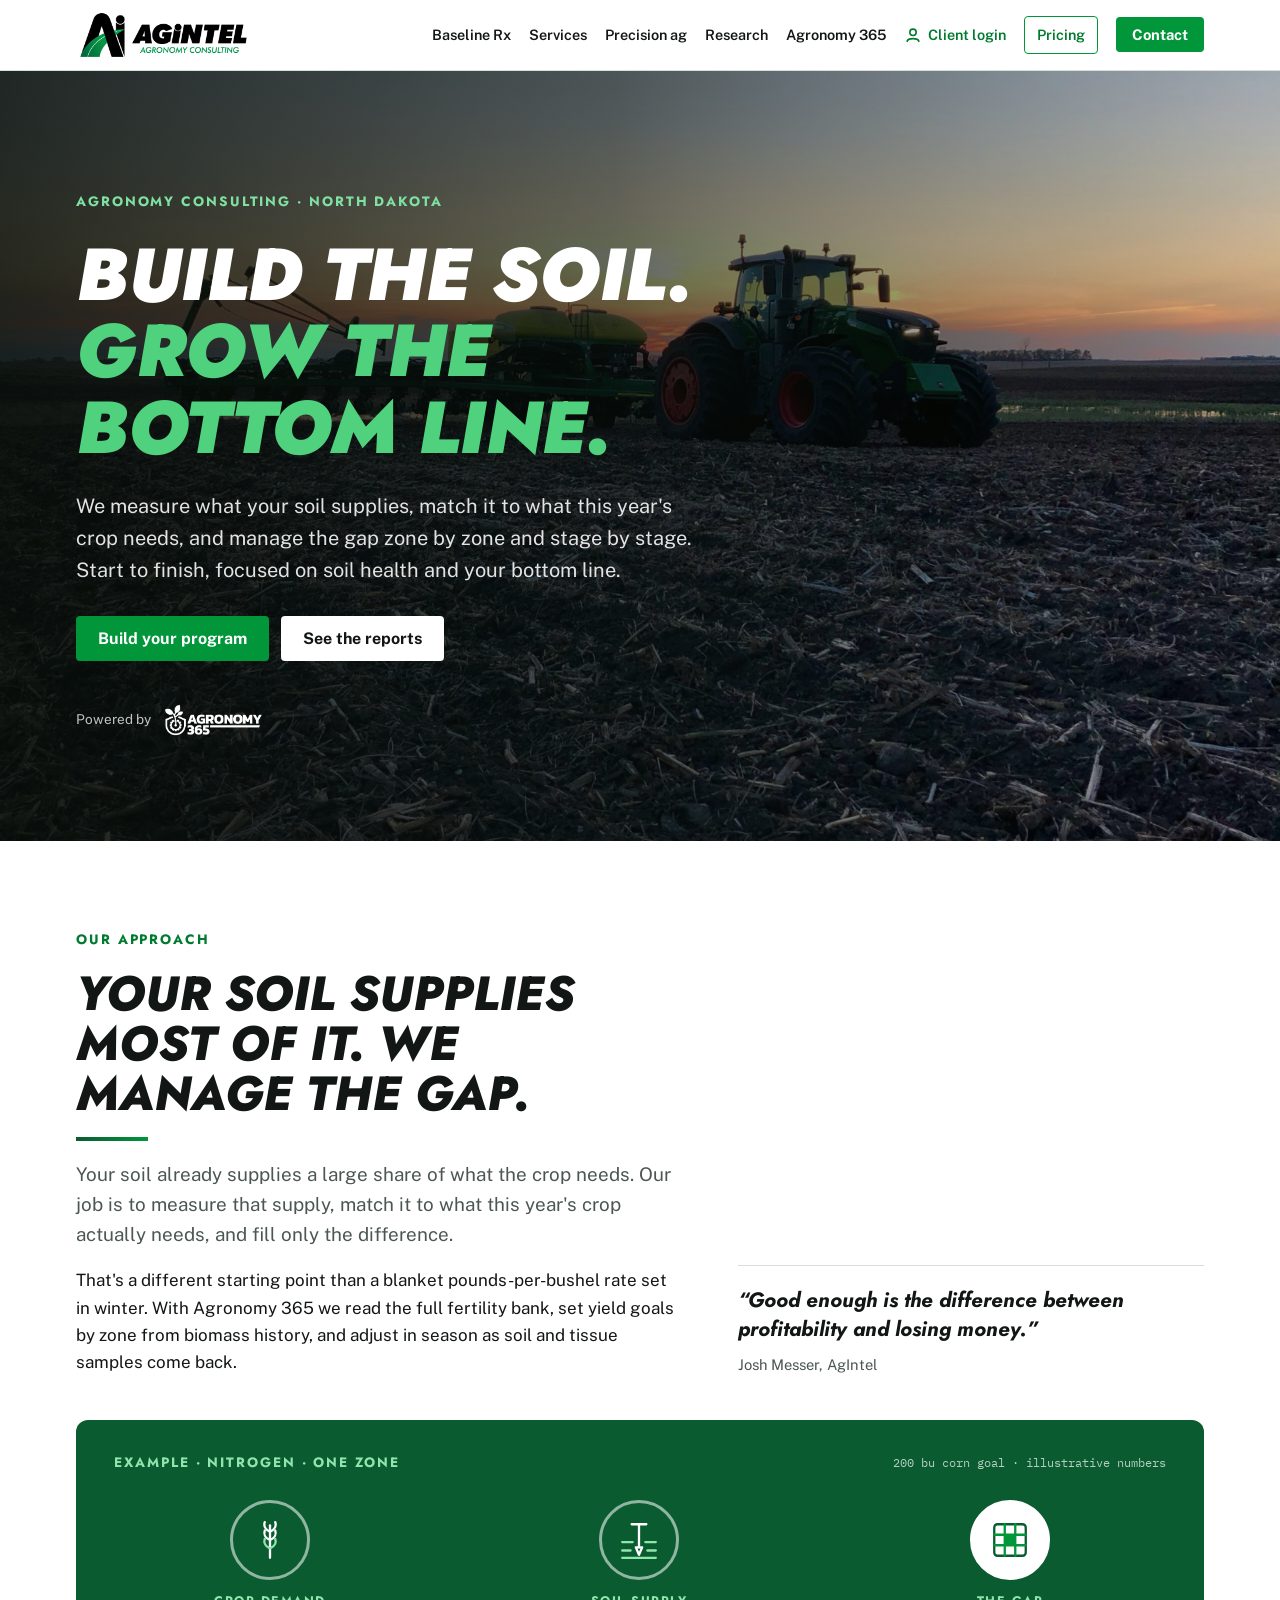
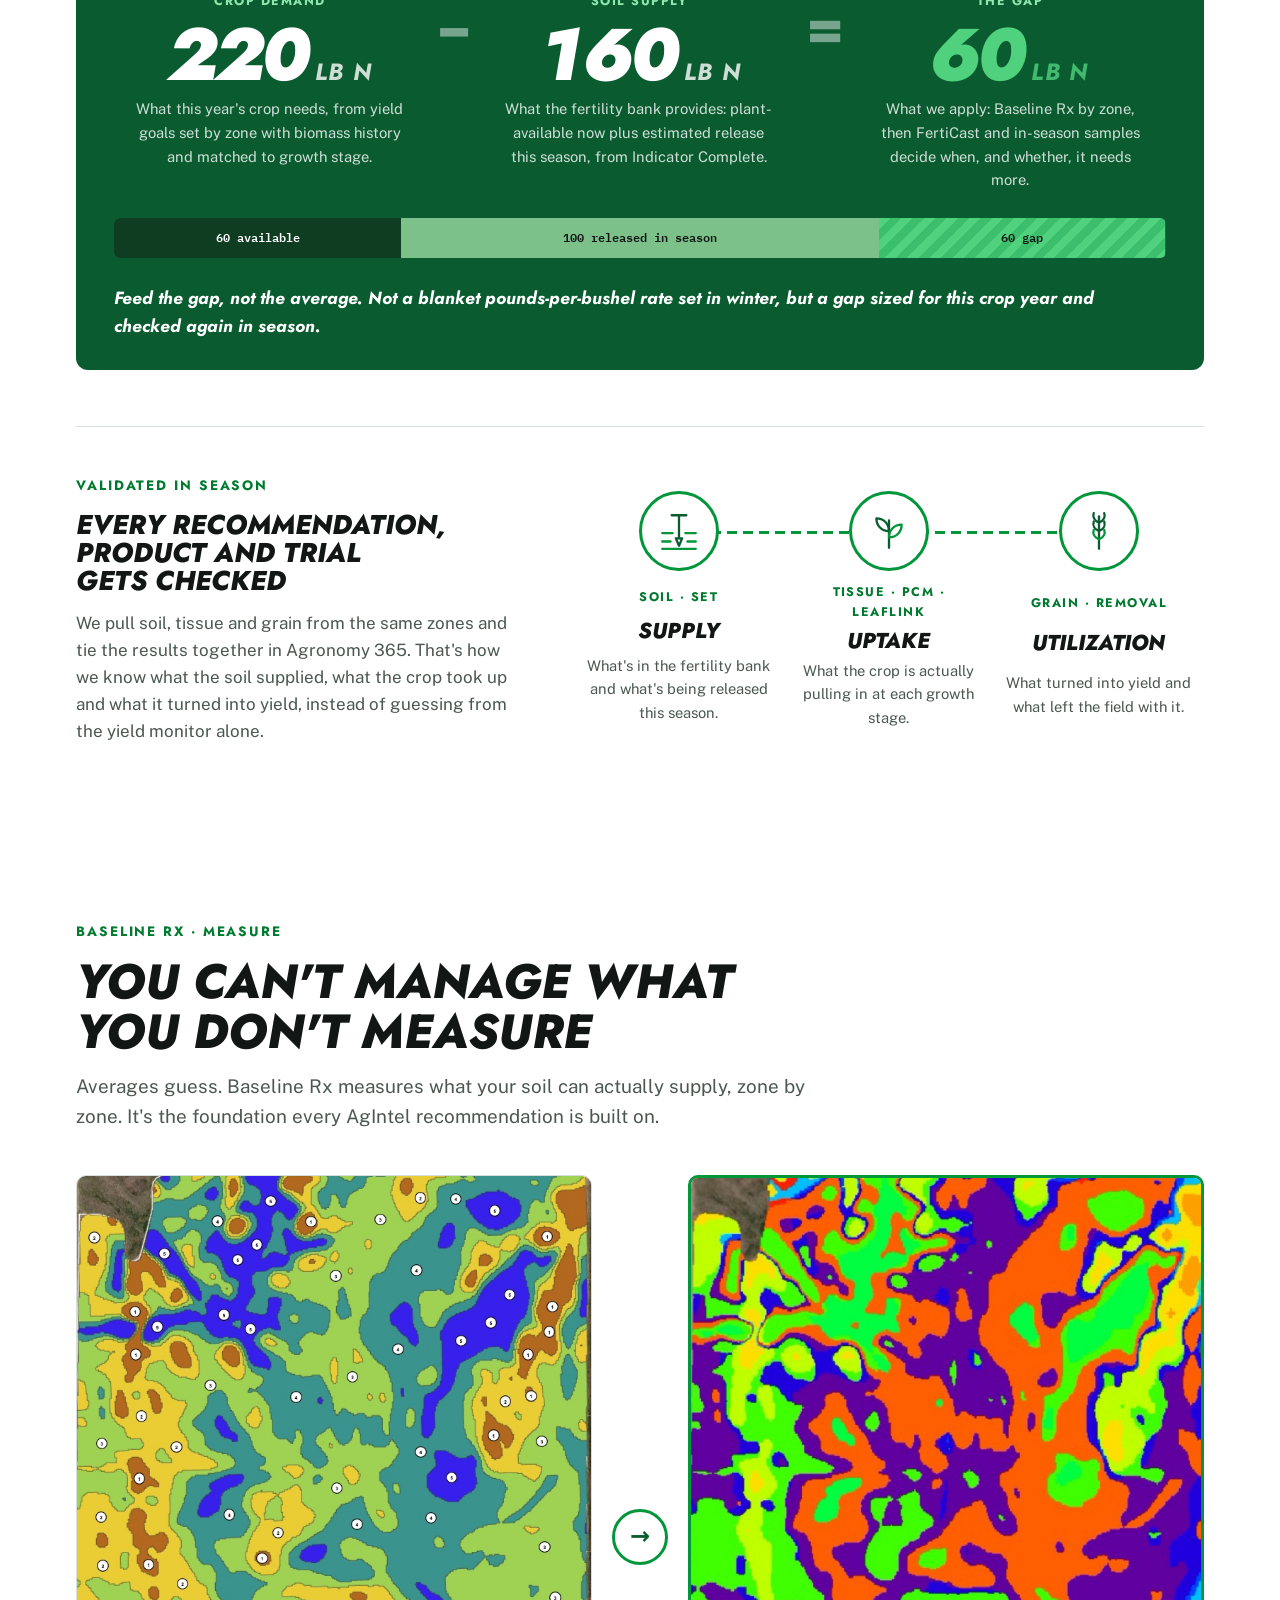
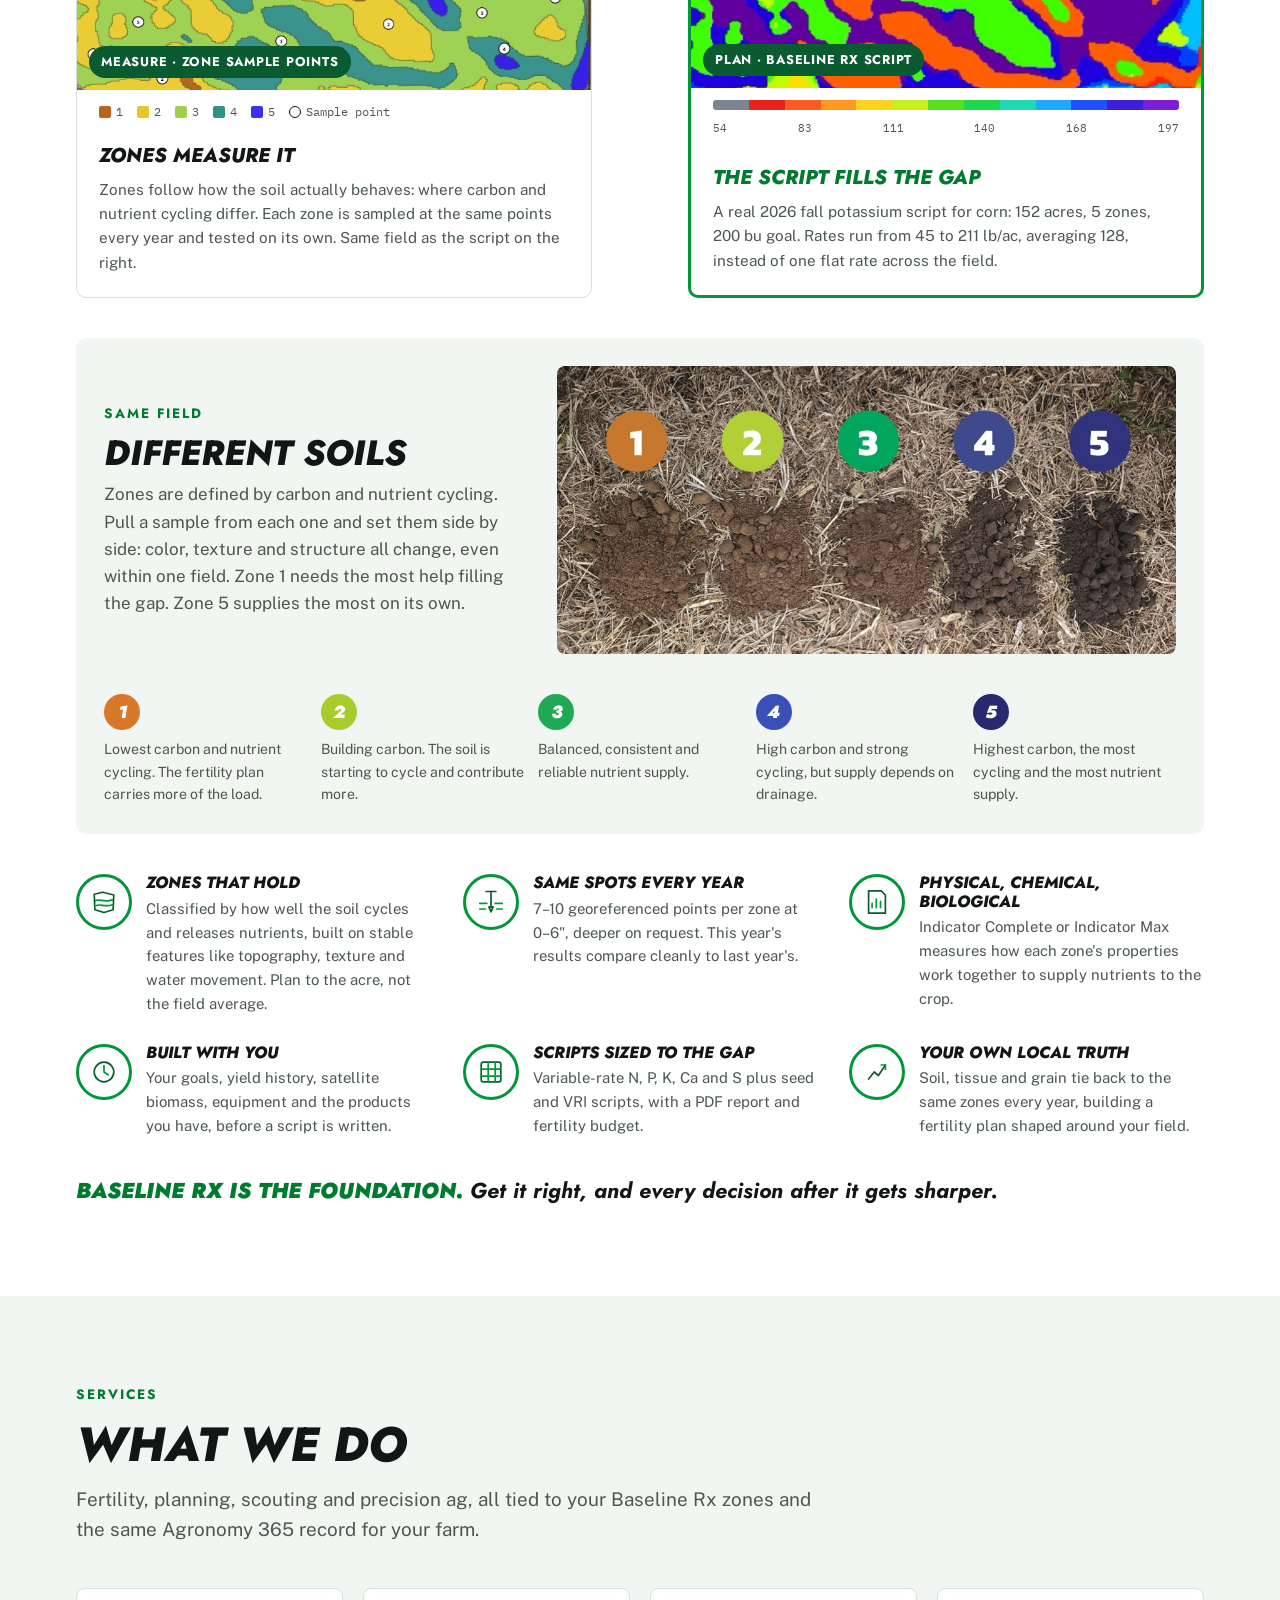
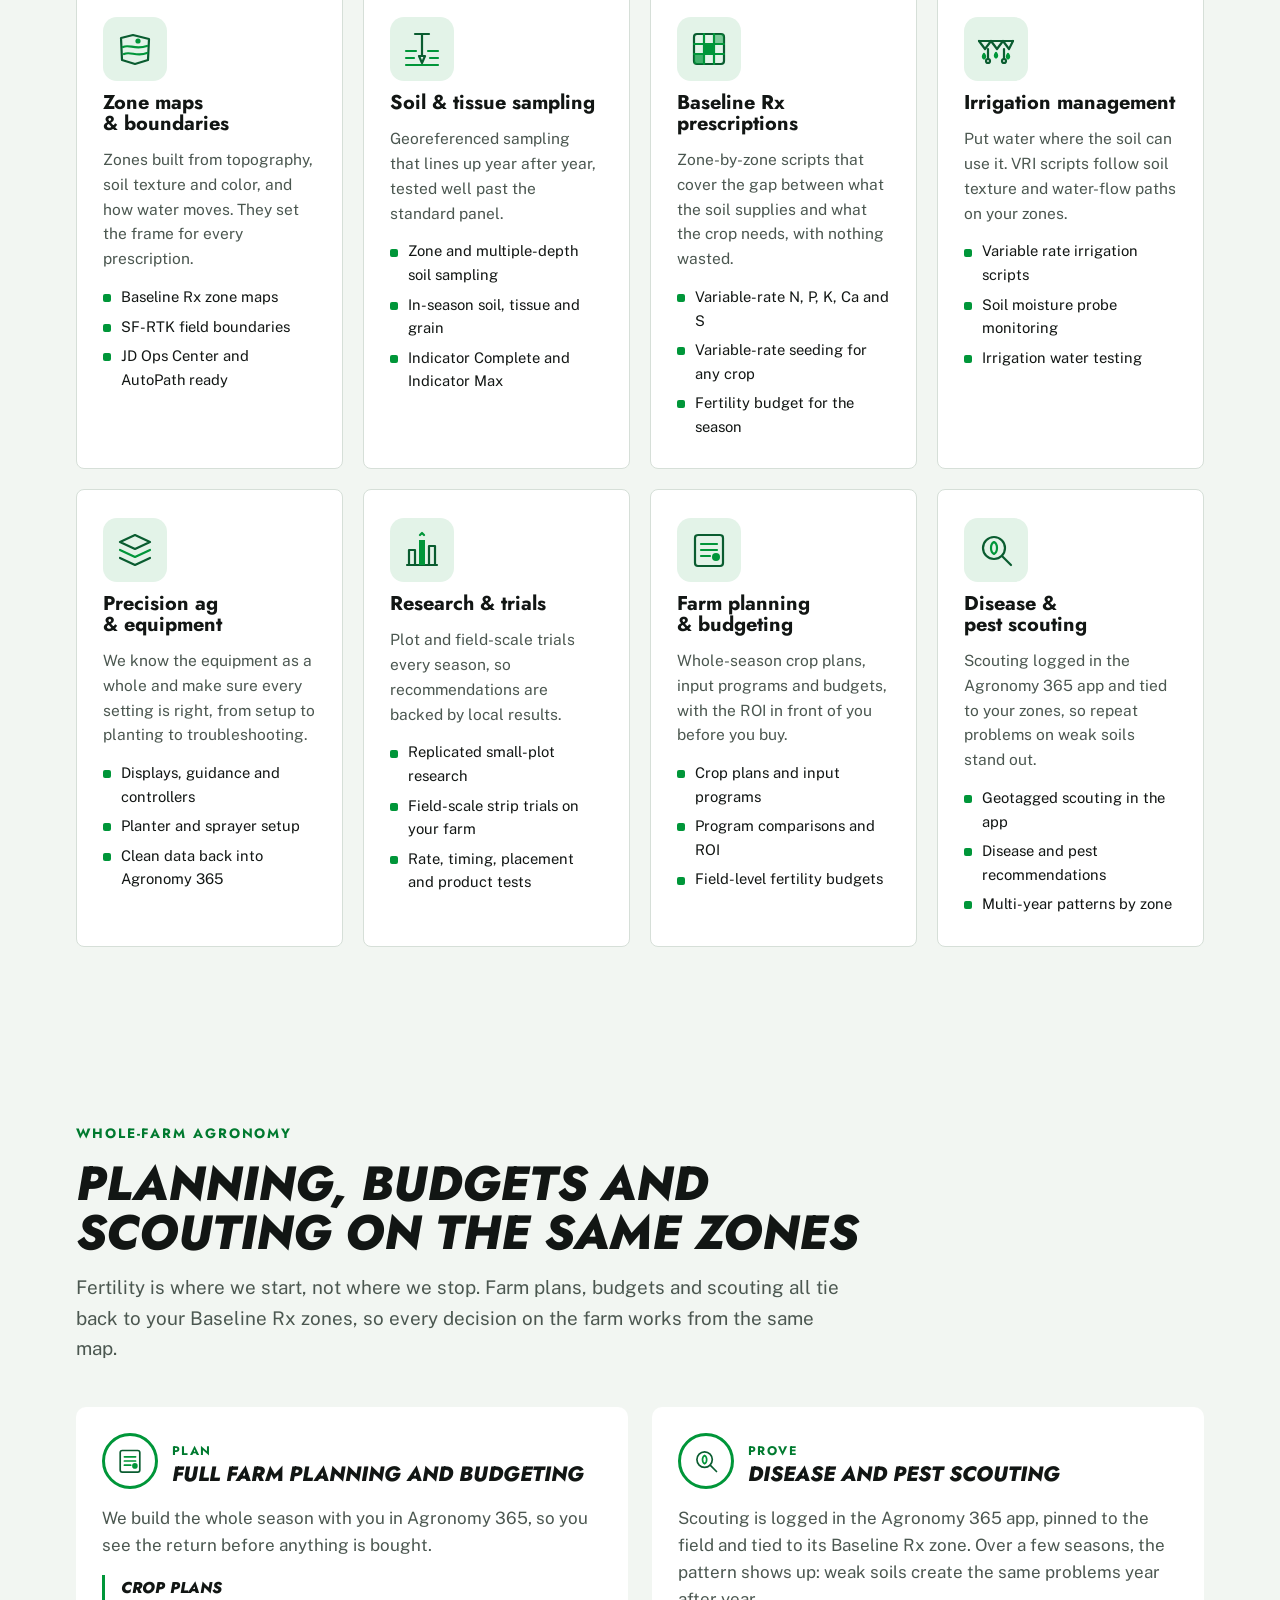
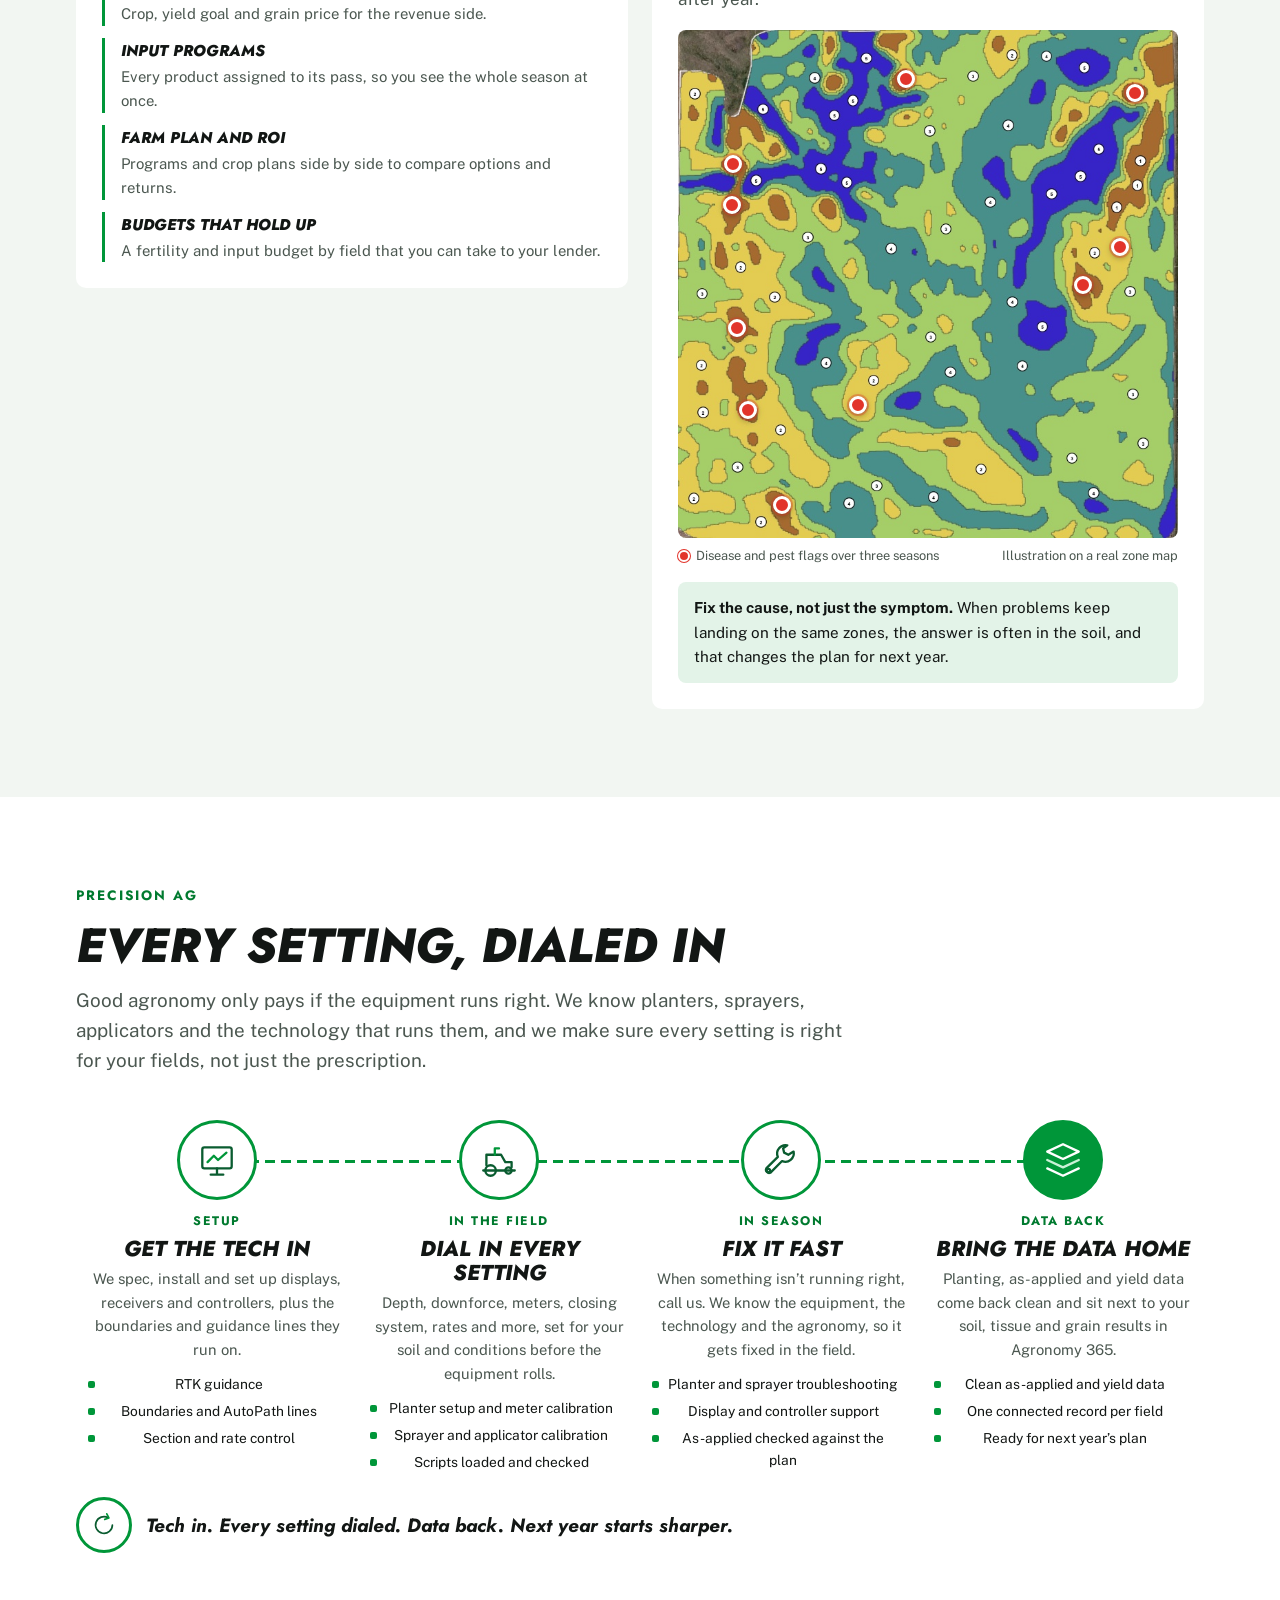
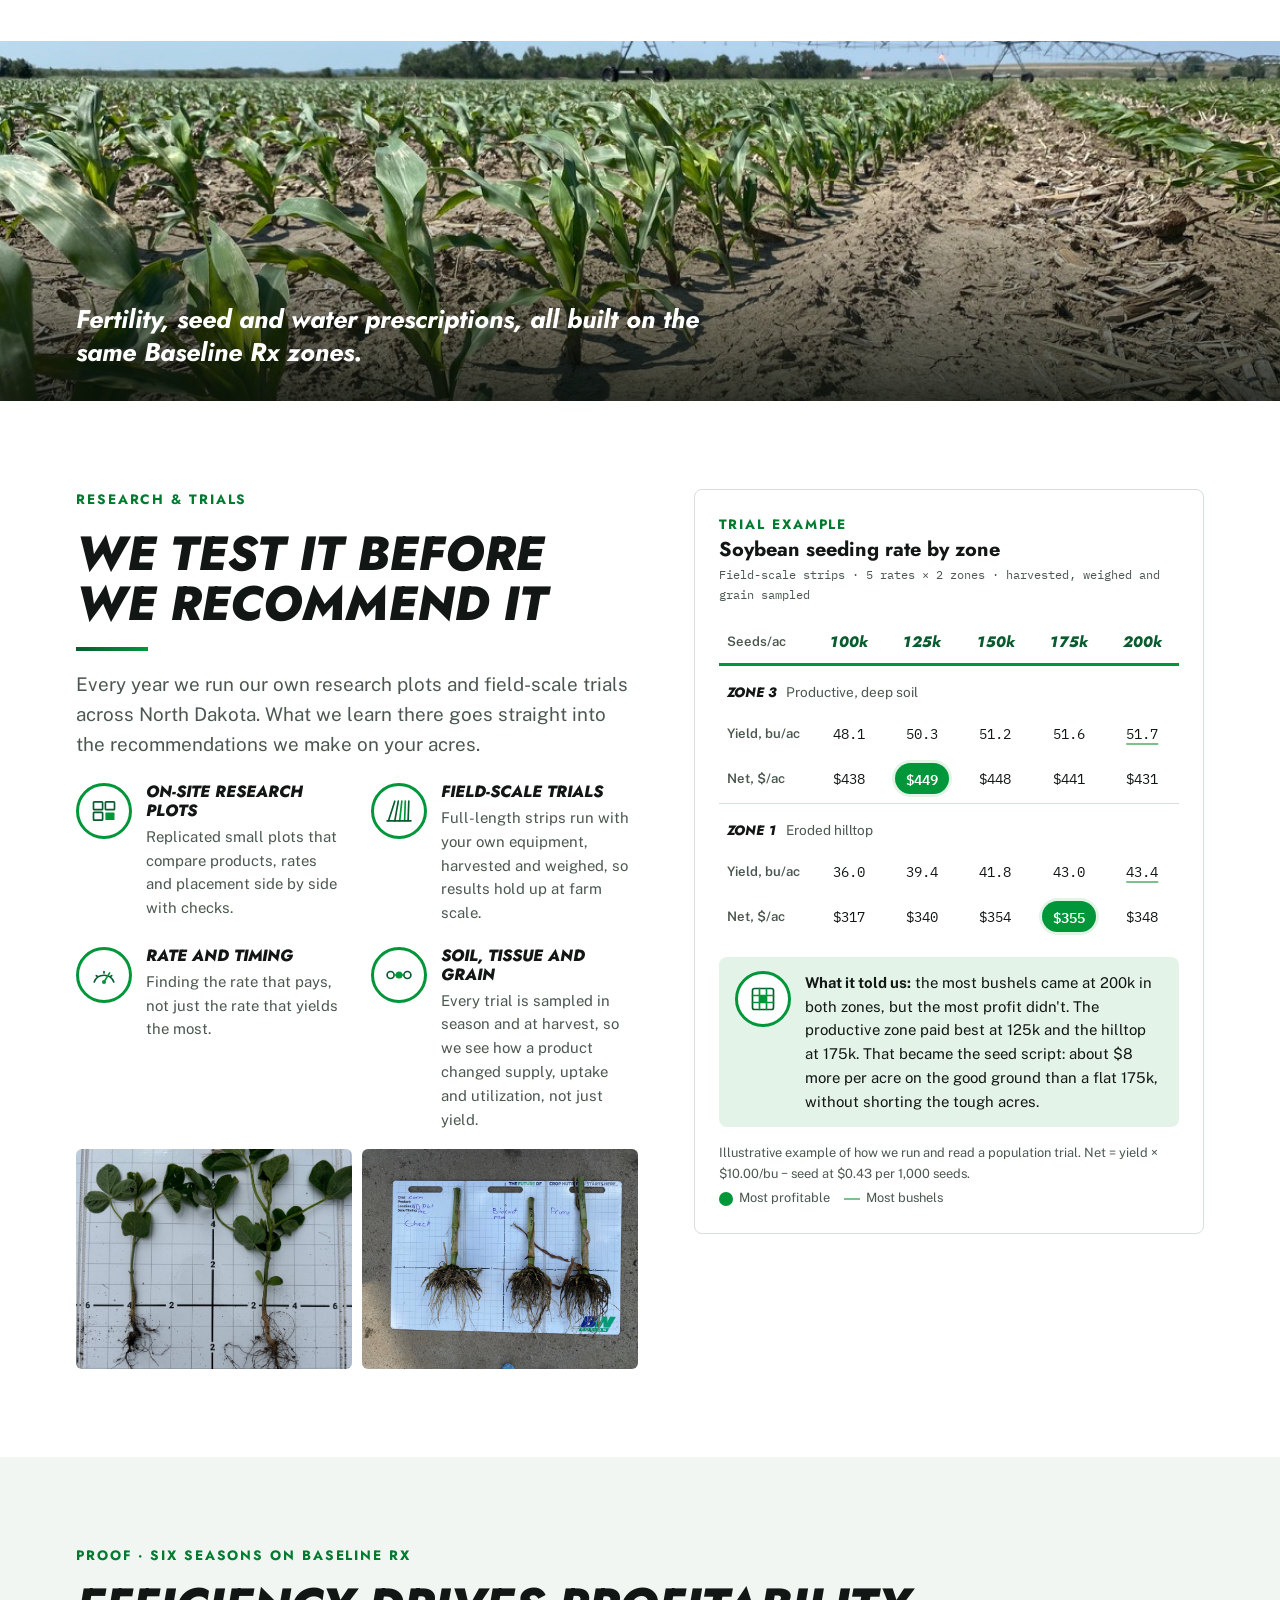
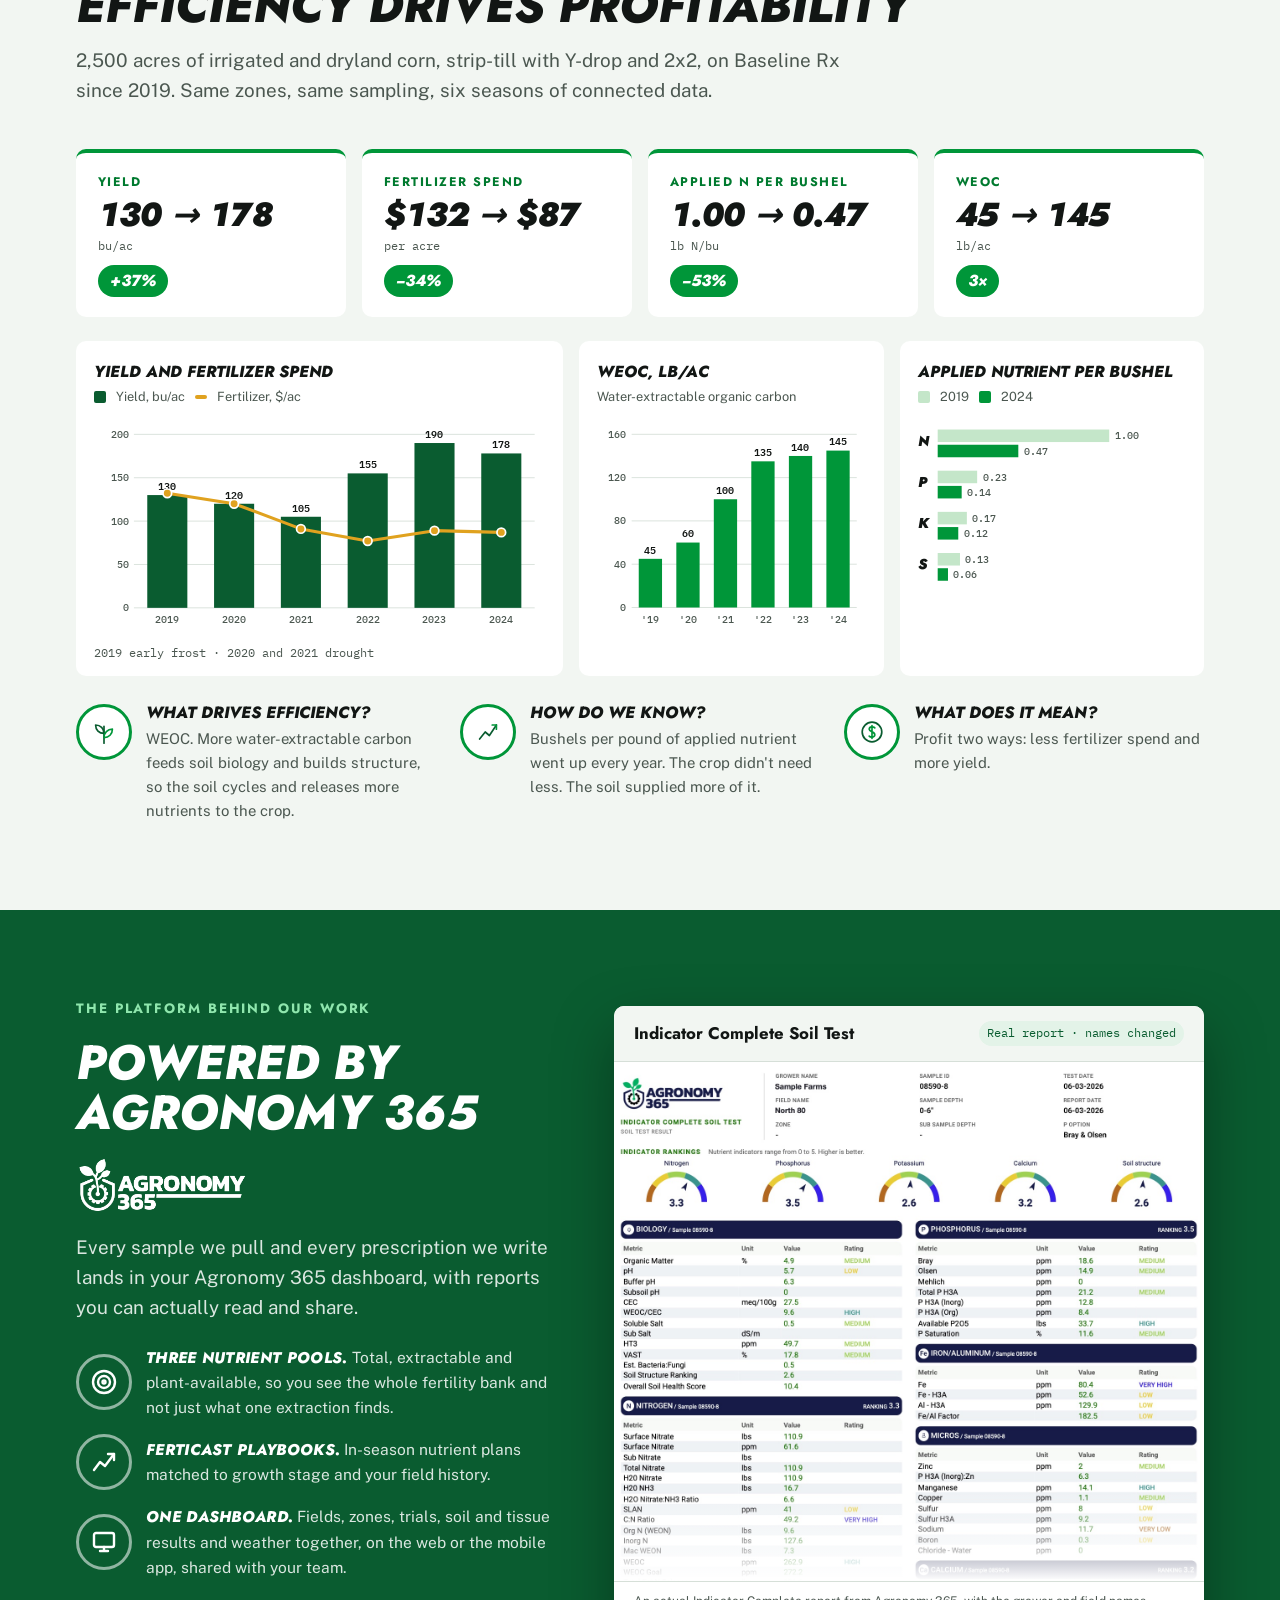
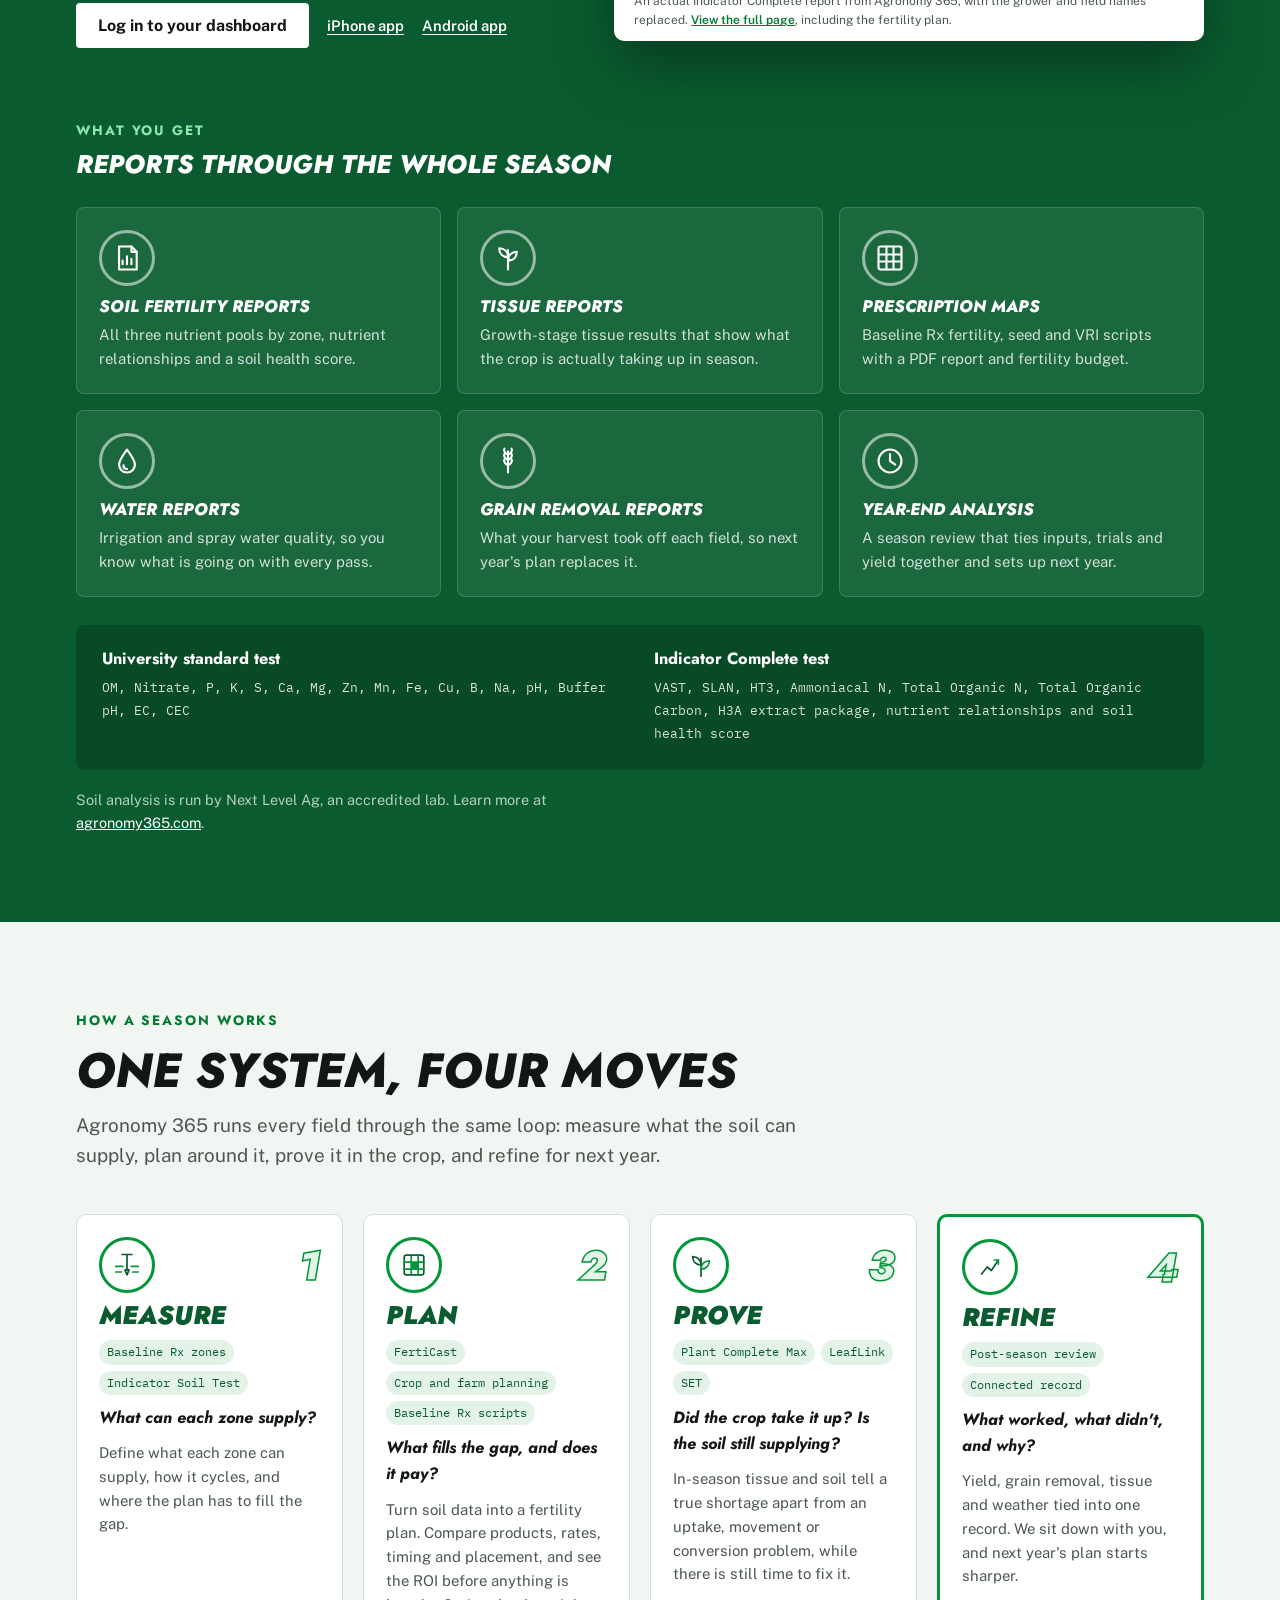
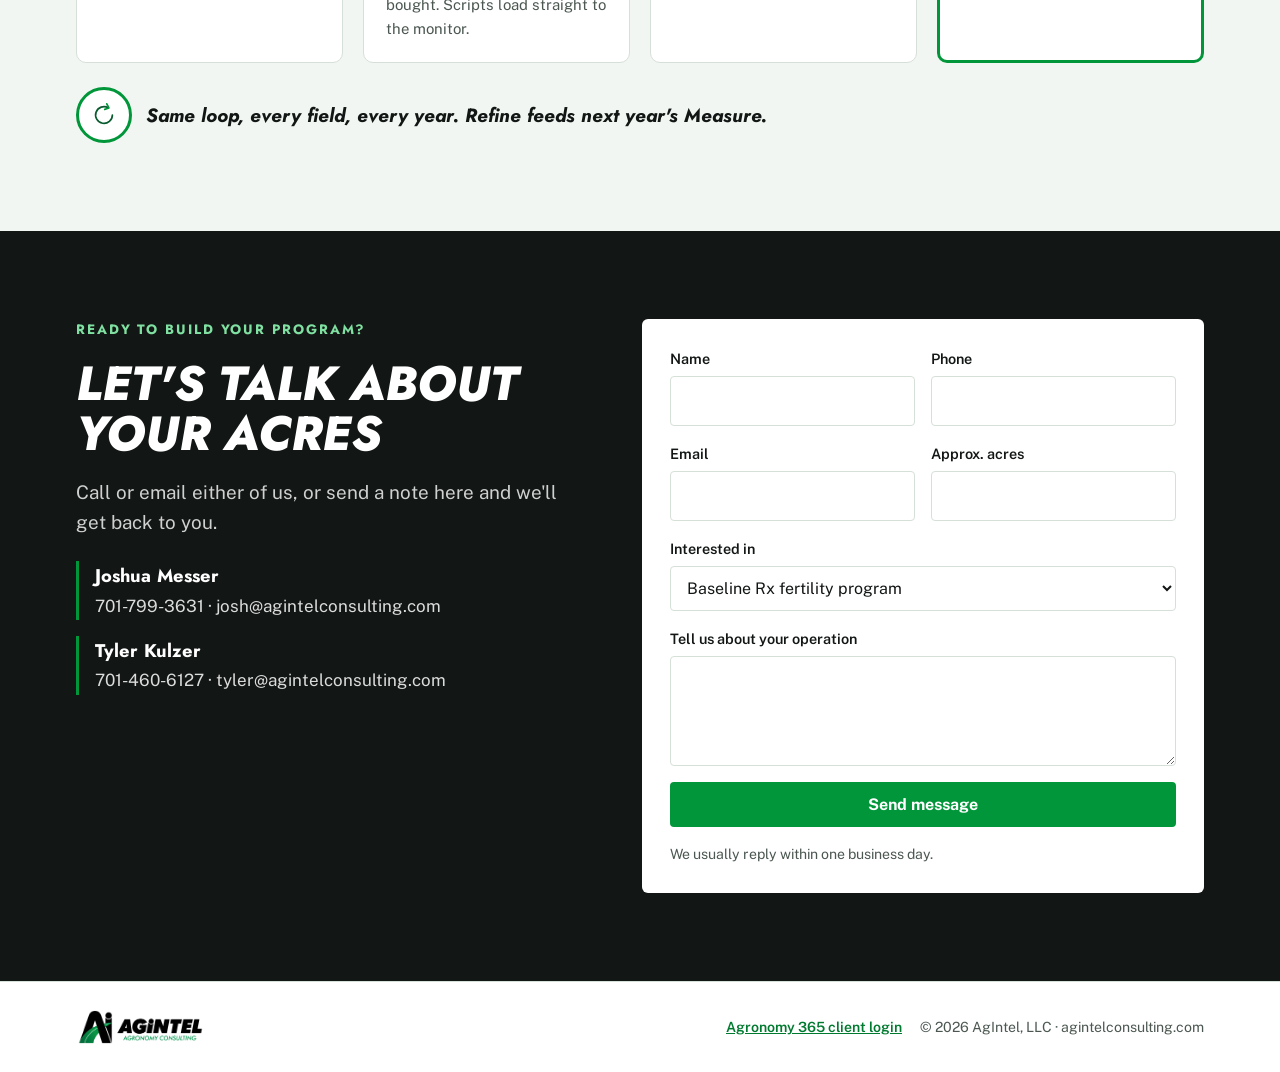
==== commit 06f732c9: "Add farm planning, scouting and Agronomy 365 login Co-Authored-By: Claude Opus 5.5 <noreply@anthropi" ====
--- a/index.html
+++ b/index.html
@@ -4,10 +4,10 @@
 <meta charset="utf-8">
 <meta name="viewport" content="width=device-width, initial-scale=1, viewport-fit=cover">
 <title>AgIntel Agronomy Consulting</title>
-<meta name="description" content="AgIntel Agronomy Consulting builds every recommendation around soil health and profitability. Baseline Rx zones, in-season validation and precision ag support, powered by Agronomy 365.">
+<meta name="description" content="AgIntel Agronomy Consulting builds every recommendation around soil health and profitability. Baseline Rx zones, farm planning, in-season validation and precision ag support, powered by Agronomy 365.">
 <link rel="canonical" href="https://www.agintelconsulting.com/">
 <meta property="og:title" content="AgIntel Agronomy Consulting">
-<meta property="og:description" content="AgIntel Agronomy Consulting builds every recommendation around soil health and profitability. Baseline Rx zones, in-season validation and precision ag support, powered by Agronomy 365.">
+<meta property="og:description" content="AgIntel Agronomy Consulting builds every recommendation around soil health and profitability. Baseline Rx zones, farm planning, in-season validation and precision ag support, powered by Agronomy 365.">
 <meta property="og:image" content="https://www.agintelconsulting.com/assets/photos/planting-sunset.jpg">
 <meta property="og:type" content="website">
 <link rel="icon" type="image/png" href="assets/agintel-mark.png">
@@ -26,6 +26,7 @@
       <a class="sec" href="#precision">Precision ag</a>
       <a class="sec" href="#research">Research</a>
       <a class="sec" href="#agronomy365">Agronomy 365</a>
+      <a class="login" href="https://dashboard.agronomy365.com/" target="_blank" rel="noopener"><svg viewBox="0 0 20 20" aria-hidden="true"><circle cx="10" cy="7" r="3.5"/><path d="M3.5 17 C4.5 13 15.5 13 16.5 17"/></svg><span>Client login</span></a>
       <a class="tab" href="pricing.html">Pricing</a>
       <a class="btn" href="#contact">Contact</a>
     </nav>
@@ -170,7 +171,7 @@
       <div class="section-head">
         <span class="eyebrow">Services</span>
         <h2>What we do</h2>
-        <p class="lede">Every service runs on the Baseline Rx platform and feeds the same Agronomy 365 record for your farm.</p>
+        <p class="lede">Fertility, planning, scouting and precision ag, all tied to your Baseline Rx zones and the same Agronomy 365 record for your farm.</p>
       </div>
       <div class="svc-grid">
         <article class="svc">
@@ -209,6 +210,49 @@
           <p>Plot and field-scale trials every season, so recommendations are backed by local results.</p>
           <ul><li>Replicated small-plot research</li><li>Field-scale strip trials on your farm</li><li>Rate, timing, placement and product tests</li></ul>
         </article>
+        <article class="svc">
+          <div class="icon"><svg viewBox="0 0 40 40" aria-hidden="true"><rect x="6" y="5" width="28" height="31" rx="3"/><path class="accent" d="M12 14 H28 M12 20 H28 M12 26 H21"/><circle class="fill" cx="27" cy="27" r="4"/></svg></div>
+          <h3>Farm planning &amp; budgeting</h3>
+          <p>Whole-season crop plans, input programs and budgets, with the ROI in front of you before you buy.</p>
+          <ul><li>Crop plans and input programs</li><li>Program comparisons and ROI</li><li>Field-level fertility budgets</li></ul>
+        </article>
+        <article class="svc">
+          <div class="icon"><svg viewBox="0 0 40 40" aria-hidden="true"><circle cx="18" cy="18" r="11"/><path d="M26 26 L35 35"/><path class="accent" d="M18 12 C14 14 14 22 18 24 C22 22 22 14 18 12 Z"/></svg></div>
+          <h3>Disease &amp; pest scouting</h3>
+          <p>Scouting logged in the Agronomy 365 app and tied to your zones, so repeat problems on weak soils stand out.</p>
+          <ul><li>Geotagged scouting in the app</li><li>Disease and pest recommendations</li><li>Multi-year patterns by zone</li></ul>
+        </article>
+      </div>
+    </div>
+  </section>
+
+  <section id="planning" class="planning">
+    <div class="wrap">
+      <div class="section-head">
+        <span class="eyebrow">Whole-farm agronomy</span>
+        <h2>Planning, budgets and scouting on the same zones</h2>
+        <p class="lede">Fertility is where we start, not where we stop. Farm plans, budgets and scouting all tie back to your Baseline Rx zones, so every decision on the farm works from the same map.</p>
+      </div>
+      <div class="plan-grid">
+        <div class="plan-col">
+          <div class="plan-head"><span class="mini-icon"><svg viewBox="0 0 40 40" aria-hidden="true"><rect x="6" y="5" width="28" height="31" rx="3"/><path class="accent" d="M12 14 H28 M12 20 H28 M12 26 H21"/><circle class="fill" cx="27" cy="27" r="4"/></svg></span><div><span class="chain-tag">Plan</span><h3>Full farm planning and budgeting</h3></div></div>
+          <p>We build the whole season with you in Agronomy 365, so you see the return before anything is bought.</p>
+          <ul class="plan-list">
+            <li><strong>Crop plans</strong><span>Crop, yield goal and grain price for the revenue side.</span></li>
+            <li><strong>Input programs</strong><span>Every product assigned to its pass, so you see the whole season at once.</span></li>
+            <li><strong>Farm plan and ROI</strong><span>Programs and crop plans side by side to compare options and returns.</span></li>
+            <li><strong>Budgets that hold up</strong><span>A fertility and input budget by field that you can take to your lender.</span></li>
+          </ul>
+        </div>
+        <div class="plan-col">
+          <div class="plan-head"><span class="mini-icon"><svg viewBox="0 0 40 40" aria-hidden="true"><circle cx="18" cy="18" r="11"/><path d="M26 26 L35 35"/><path class="accent" d="M18 12 C14 14 14 22 18 24 C22 22 22 14 18 12 Z"/></svg></span><div><span class="chain-tag">Prove</span><h3>Disease and pest scouting</h3></div></div>
+          <p>Scouting is logged in the Agronomy 365 app, pinned to the field and tied to its Baseline Rx zone. Over a few seasons, the pattern shows up: weak soils create the same problems year after year.</p>
+          <figure class="scout-map">
+            <div class="scout-img"><img src="assets/zone-map-field.jpg" alt="Zone map with scouting flags clustered on the weakest zone 1 areas" width="726" height="738" loading="lazy"><span class="pin" style="left:11.0%;top:26.4%"></span><span class="pin" style="left:10.7%;top:34.6%"></span><span class="pin" style="left:11.8%;top:58.7%"></span><span class="pin" style="left:13.9%;top:74.9%"></span><span class="pin" style="left:36.0%;top:73.8%"></span><span class="pin" style="left:81.0%;top:50.3%"></span><span class="pin" style="left:88.3%;top:42.8%"></span><span class="pin" style="left:91.3%;top:12.5%"></span><span class="pin" style="left:45.6%;top:9.8%"></span><span class="pin" style="left:20.7%;top:93.5%"></span></div>
+            <figcaption><span><i class="pin-key"></i>Disease and pest flags over three seasons</span><span>Illustration on a real zone map</span></figcaption>
+          </figure>
+          <p class="scout-take"><strong>Fix the cause, not just the symptom.</strong> When problems keep landing on the same zones, the answer is often in the soil, and that changes the plan for next year.</p>
+        </div>
       </div>
     </div>
   </section>
@@ -311,6 +355,11 @@
             <div><span class="mini-icon dark"><svg viewBox="0 0 28 28" aria-hidden="true"><path d="M4 22 L10 14 L15 18 L24 6"/><path d="M18 6 H24 V12"/></svg></span><p><strong>FertiCast playbooks.</strong> In-season nutrient plans matched to growth stage and your field history.</p></div>
             <div><span class="mini-icon dark"><svg viewBox="0 0 28 28" aria-hidden="true"><rect x="4" y="5" width="20" height="14" rx="2"/><path d="M10 23 H18 M14 19 V23"/></svg></span><p><strong>One dashboard.</strong> Fields, zones, trials, soil and tissue results and weather together, on the web or the mobile app, shared with your team.</p></div>
           </div>
+          <div class="a365-cta">
+            <a class="btn light" href="https://dashboard.agronomy365.com/" target="_blank" rel="noopener">Log in to your dashboard</a>
+            <a class="app-link" href="https://apps.apple.com/us/app/ag-365/id6748161147" target="_blank" rel="noopener">iPhone app</a>
+            <a class="app-link" href="https://play.google.com/store/apps/details?id=com.ag365.mobile.app" target="_blank" rel="noopener">Android app</a>
+          </div>
         </div>
 
         <figure class="report" style="margin:0">
@@ -382,6 +431,8 @@
           <option>In-season sampling (soil, tissue and grain)</option>
           <option>Irrigation management</option>
           <option>Precision ag and equipment setup</option>
+          <option>Farm planning and budgeting</option>
+          <option>Disease and pest scouting</option>
           <option>Farm data management</option>
           <option>Research and trials</option>
           <option>Not sure yet</option>
@@ -397,7 +448,7 @@
 <footer class="site">
   <div class="wrap">
     <img src="assets/agintel-logo.png" alt="AgIntel Agronomy Consulting" width="600" height="158">
-    <span>© <span id="yr">2026</span> AgIntel, LLC · agintelconsulting.com</span>
+    <span class="foot-links"><a href="https://dashboard.agronomy365.com/" target="_blank" rel="noopener">Agronomy 365 client login</a><span>© <span id="yr">2026</span> AgIntel, LLC · agintelconsulting.com</span></span>
   </div>
 </footer>
 <script>
--- a/assets/site.css
+++ b/assets/site.css
@@ -330,9 +330,39 @@
 @media (max-width: 1000px) { .pa-chain { grid-template-columns: repeat(2, 1fr); gap: 32px 0; } .pa-chain::before { display: none; } }
 @media (max-width: 560px) { .pa-chain { grid-template-columns: 1fr; } .pa-chain > li { grid-template-columns: 80px 1fr; } .pa-chain ul { grid-column: 2; } }
 
+/* Planning + scouting */
+.planning { background: var(--paper); }
+.plan-grid { display: grid; grid-template-columns: 1fr 1fr; gap: 24px; align-items: start; }
+.plan-col { background: var(--bg); border-radius: 10px; padding: 26px; display: grid; gap: 16px; min-width: 0; }
+.plan-head { display: grid; grid-template-columns: 56px 1fr; gap: 14px; align-items: center; }
+.plan-head h3 { font-style: italic; font-weight: 800; text-transform: uppercase; font-size: 1.3rem; }
+.plan-col > p { color: var(--muted); }
+.plan-list { list-style: none; margin: 0; padding: 0; display: grid; gap: 12px; }
+.plan-list li { display: grid; gap: 2px; padding-left: 16px; border-left: 3px solid var(--green); }
+.plan-list strong { font-family: var(--display); font-style: italic; font-weight: 800; text-transform: uppercase; font-size: 0.98rem; }
+.plan-list span { color: var(--muted); font-size: 0.93rem; }
+.scout-map { margin: 0; display: grid; gap: 8px; }
+.scout-img { position: relative; border-radius: 8px; overflow: hidden; }
+.scout-img img { width: 100%; height: auto; max-width: 100%; filter: saturate(.8); }
+.pin { position: absolute; width: 18px; height: 18px; margin: -9px 0 0 -9px; border-radius: 50%; background: #e2342b; border: 3px solid #fff; box-shadow: 0 0 0 2px rgba(226,52,43,.35), 0 2px 6px rgba(0,0,0,.35); }
+.scout-map figcaption { display: flex; flex-wrap: wrap; justify-content: space-between; gap: 4px 12px; font-size: 0.8rem; color: var(--muted); }
+.scout-map figcaption span:first-child { display: inline-flex; align-items: center; gap: 6px; }
+.pin-key { width: 12px; height: 12px; border-radius: 50%; background: #e2342b; border: 2px solid #fff; box-shadow: 0 0 0 1px #e2342b; display: inline-block; }
+.scout-take { background: var(--mint); border-radius: 8px; padding: 14px 16px; font-size: 0.95rem; color: var(--ink) !important; }
+@media (max-width: 900px) { .plan-grid { grid-template-columns: 1fr; } }
+
+/* Client login */
+nav a.login { display: inline-flex; align-items: center; gap: 6px; color: var(--green-ink); }
+nav a.login svg { width: 18px; height: 18px; fill: none; stroke: currentColor; stroke-width: 1.8; stroke-linecap: round; }
+@media (max-width: 520px) { nav a.login span { display: none; } nav a.login { padding: 6px; border: 1.5px solid var(--line); border-radius: 4px; } }
+.a365-cta { display: flex; flex-wrap: wrap; align-items: center; gap: 10px 18px; margin-top: 6px; }
+.a365-cta .app-link { color: #fff; font-weight: 600; font-size: 0.92rem; text-underline-offset: 3px; }
+.foot-links { display: flex; flex-wrap: wrap; gap: 6px 18px; align-items: center; }
+.foot-links a { font-weight: 600; }
+
 /* Services: icon tiles */
 .services { background: var(--paper); }
-.svc-grid { display: grid; grid-template-columns: repeat(3, 1fr); gap: 20px; }
+.svc-grid { display: grid; grid-template-columns: repeat(4, 1fr); gap: 20px; }
 .svc { background: var(--bg); border: 1px solid var(--line); border-radius: 8px; padding: 28px 26px 30px; display: grid; gap: 12px; align-content: start; min-width: 0; transition: border-color .15s, transform .15s; }
 .svc:hover { border-color: var(--green); transform: translateY(-2px); }
 @media (prefers-reduced-motion: reduce) { .svc, .svc:hover { transition: none; transform: none; } }
@@ -344,7 +374,7 @@
 .svc ul { margin: 2px 0 0; padding: 0; list-style: none; display: grid; gap: 6px; font-size: 0.92rem; }
 .svc li { padding-left: 18px; position: relative; }
 .svc li::before { content: ""; position: absolute; left: 0; top: 0.62em; width: 8px; height: 8px; border-radius: 2px; background: var(--green); }
-@media (max-width: 960px) { .svc-grid { grid-template-columns: repeat(2, 1fr); } }
+@media (max-width: 1100px) { .svc-grid { grid-template-columns: repeat(2, 1fr); } }
 @media (max-width: 600px) { .svc-grid { grid-template-columns: 1fr; } }
 
 /* Pivot band */
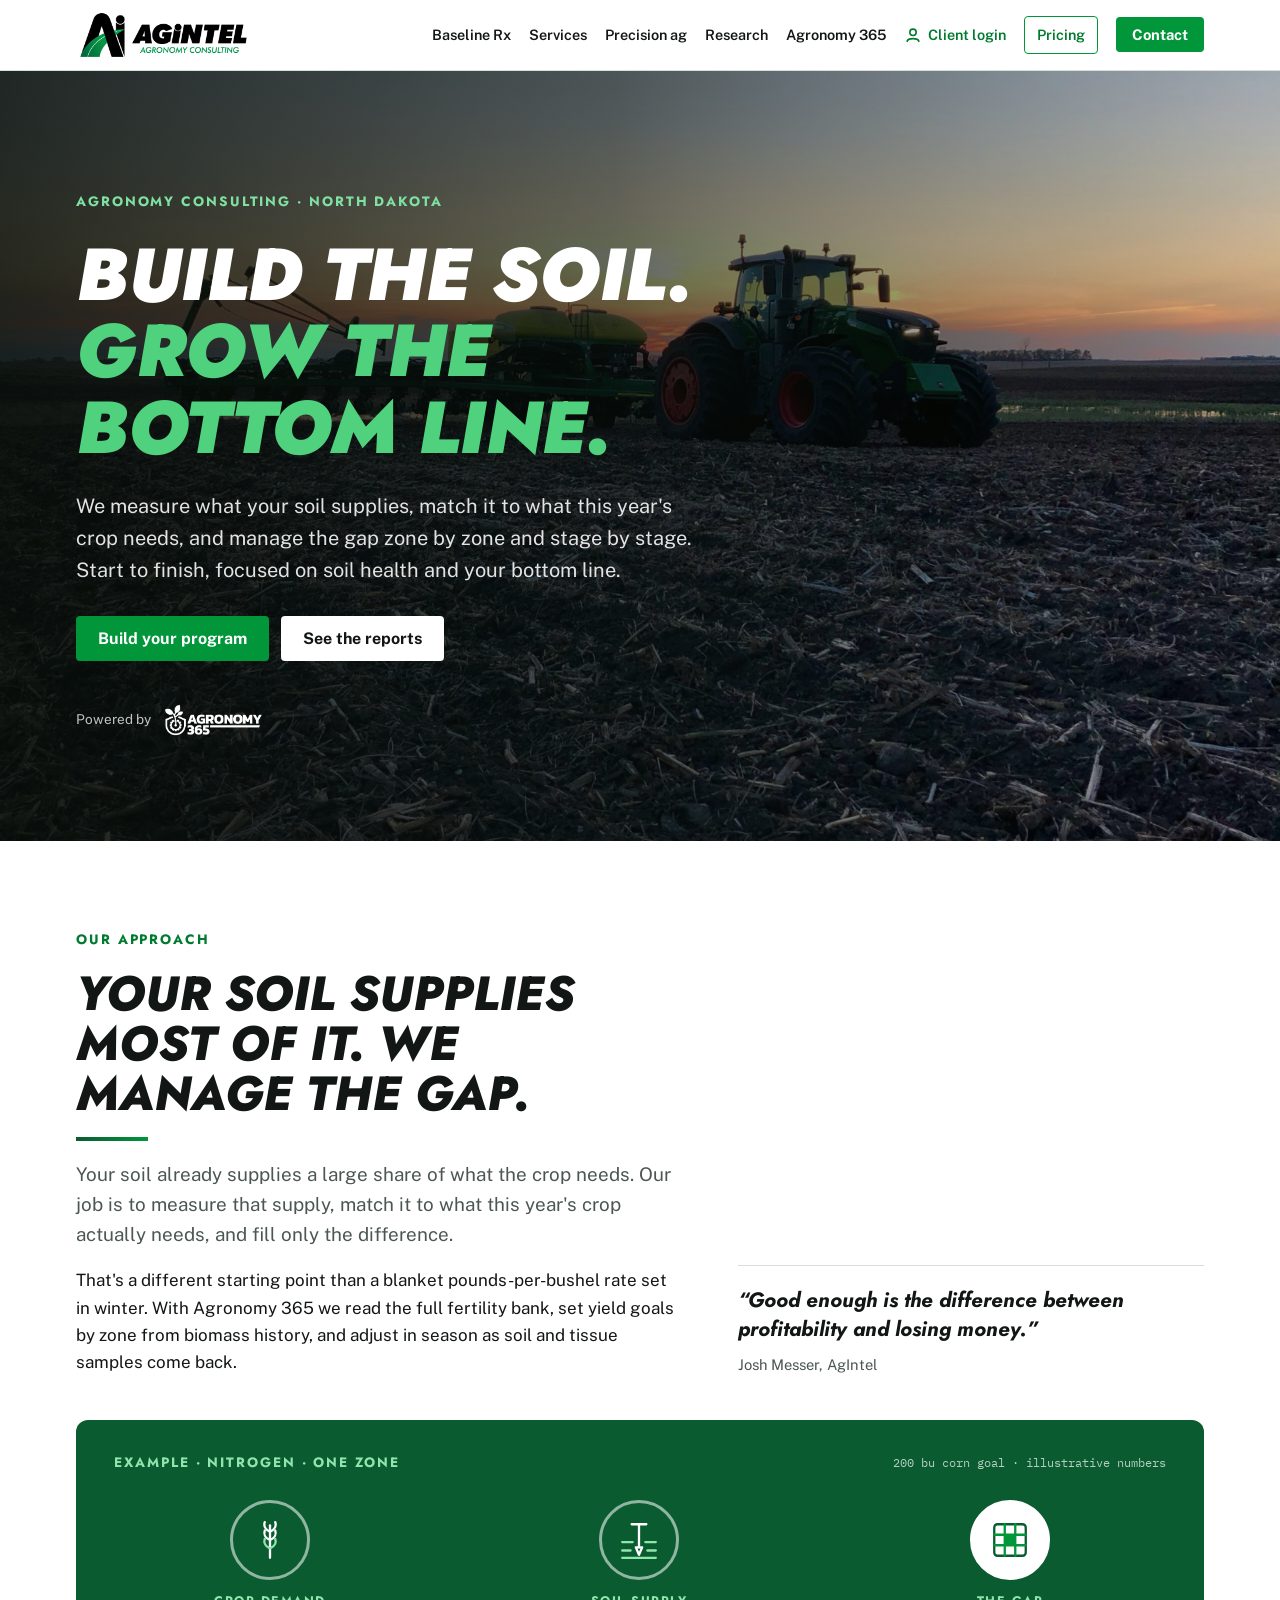
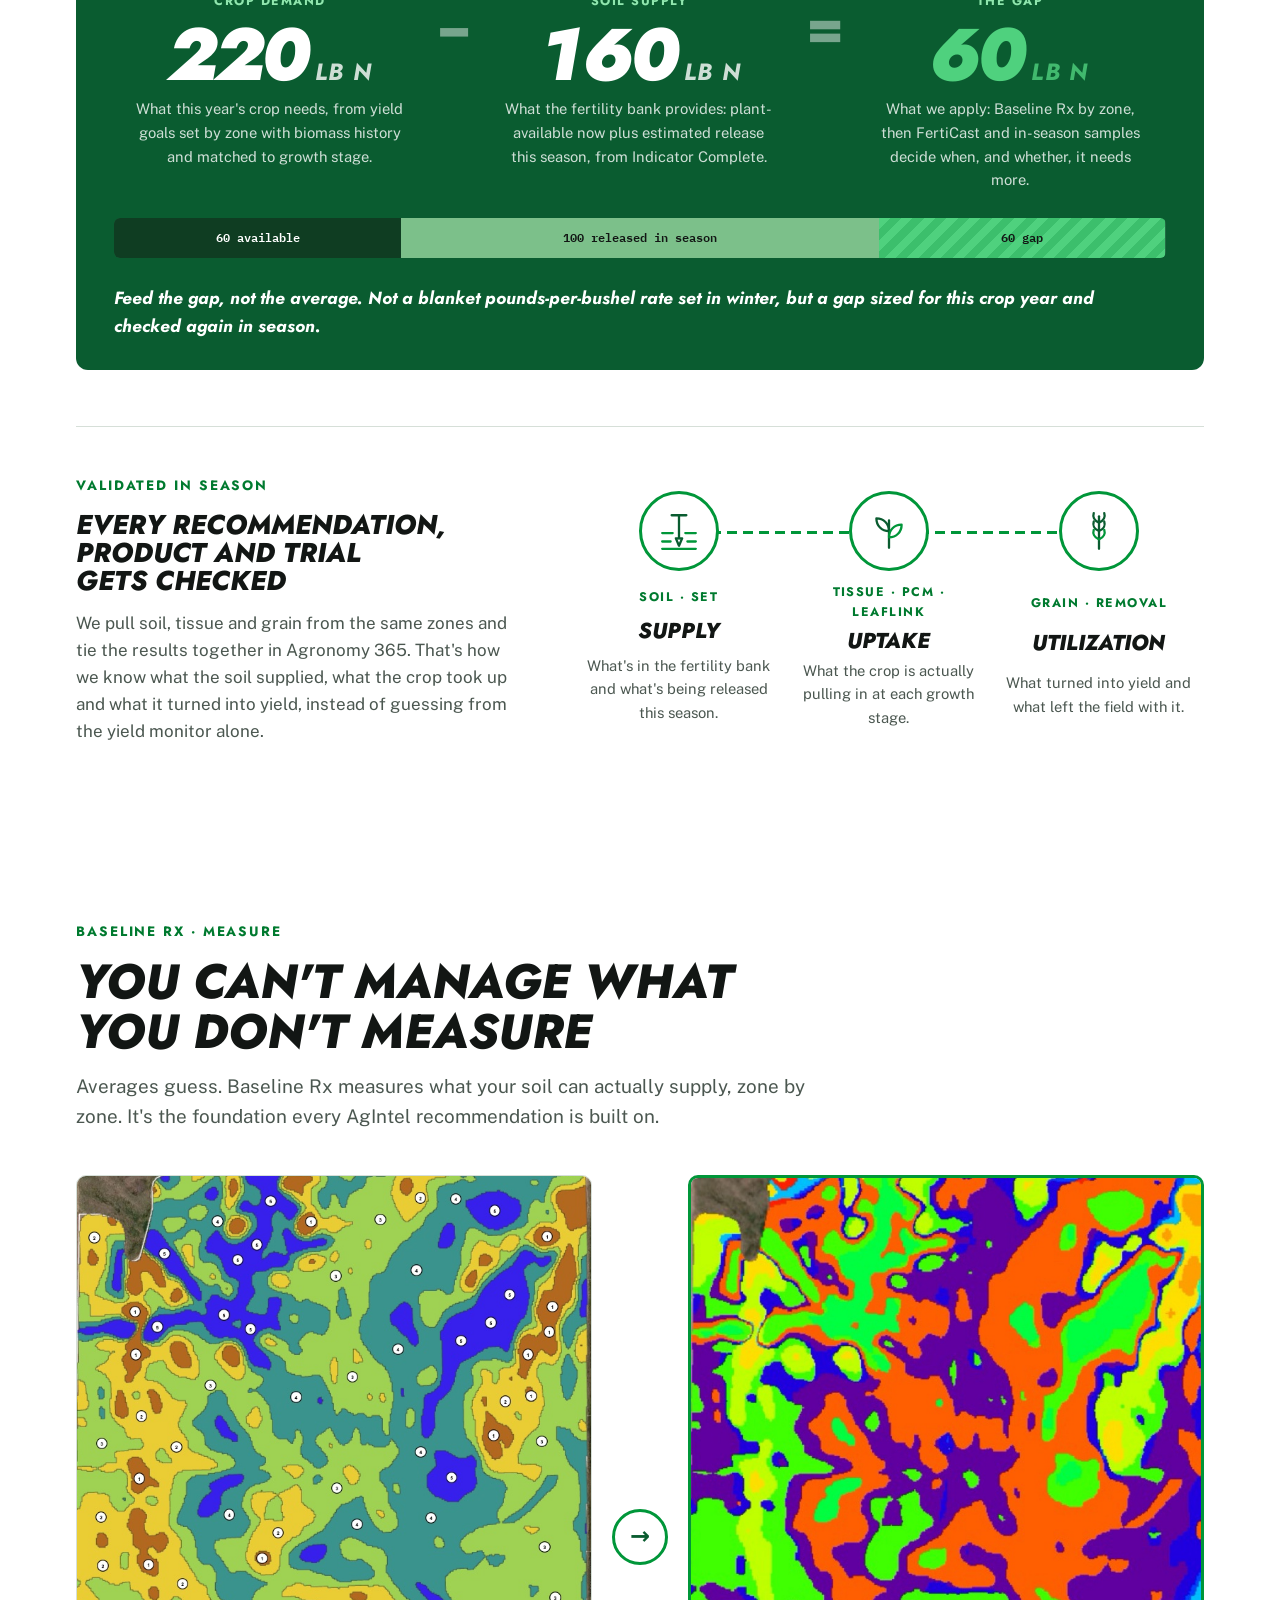
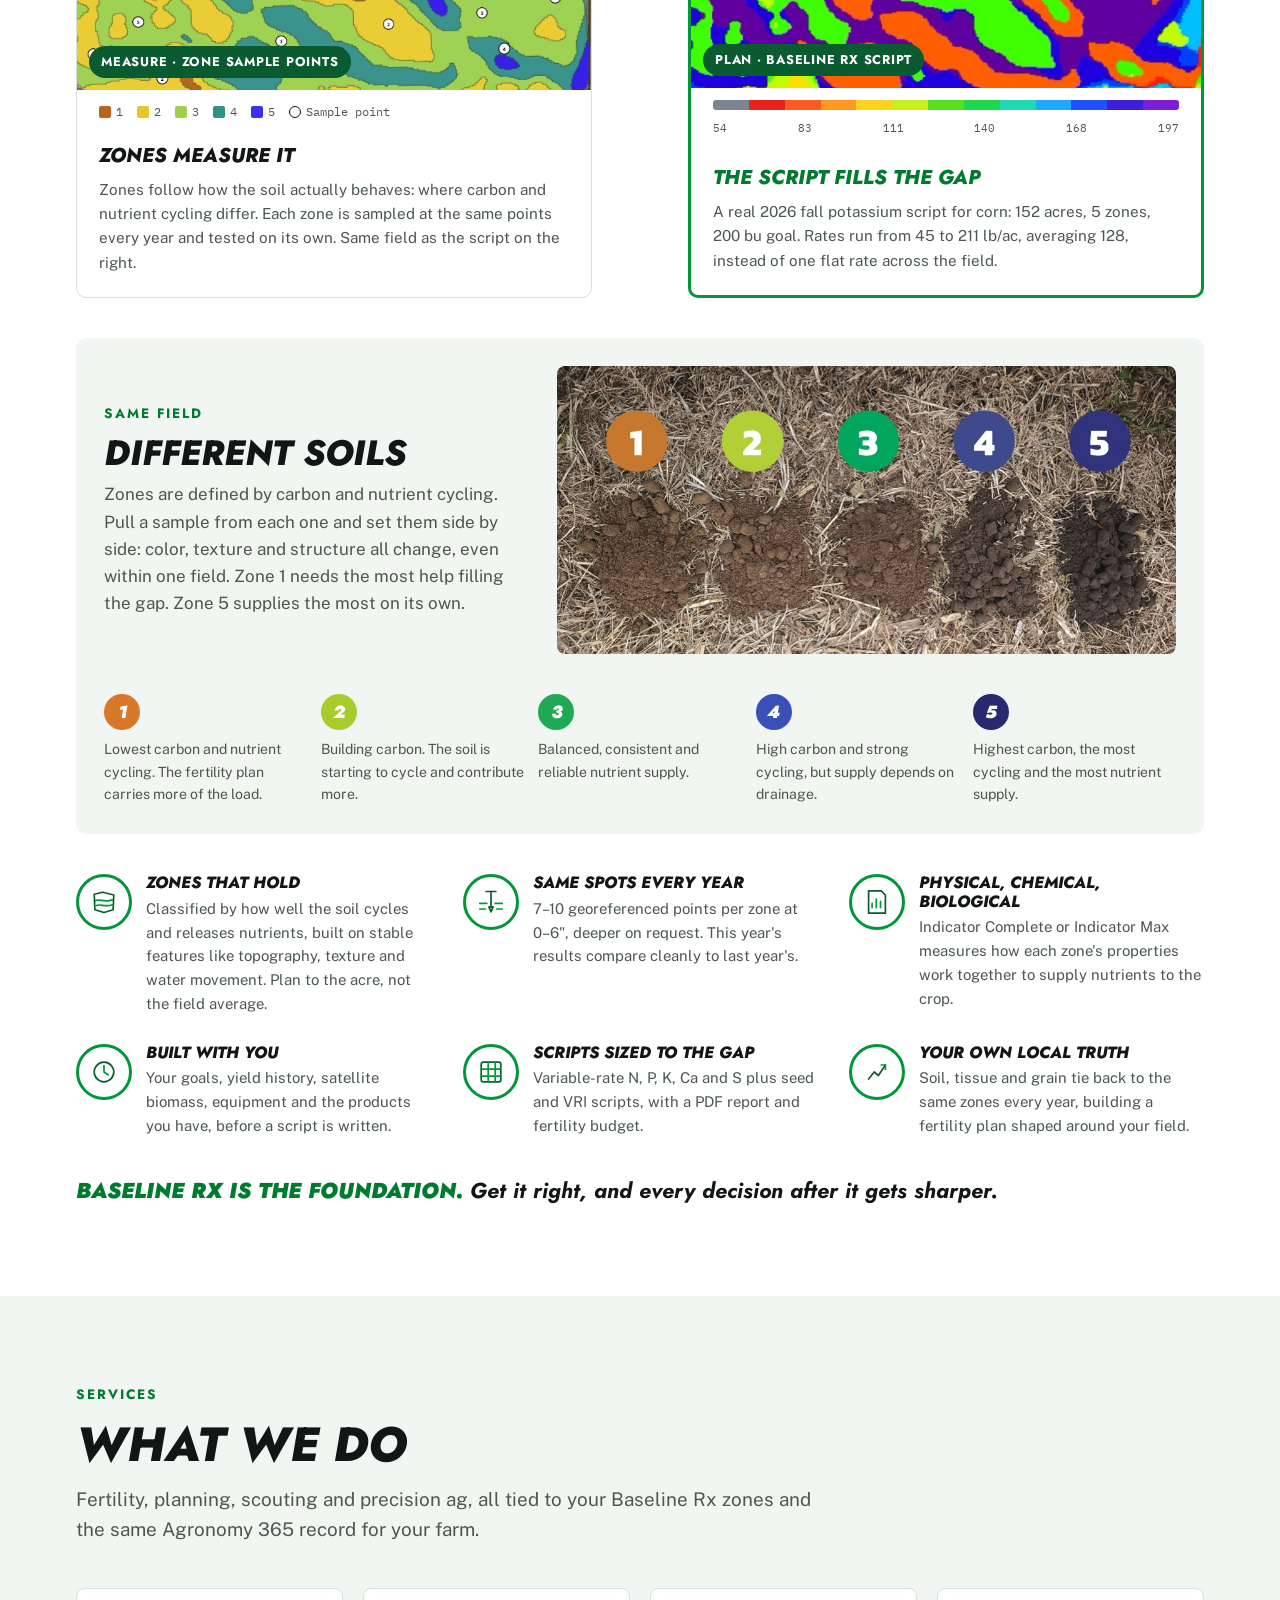
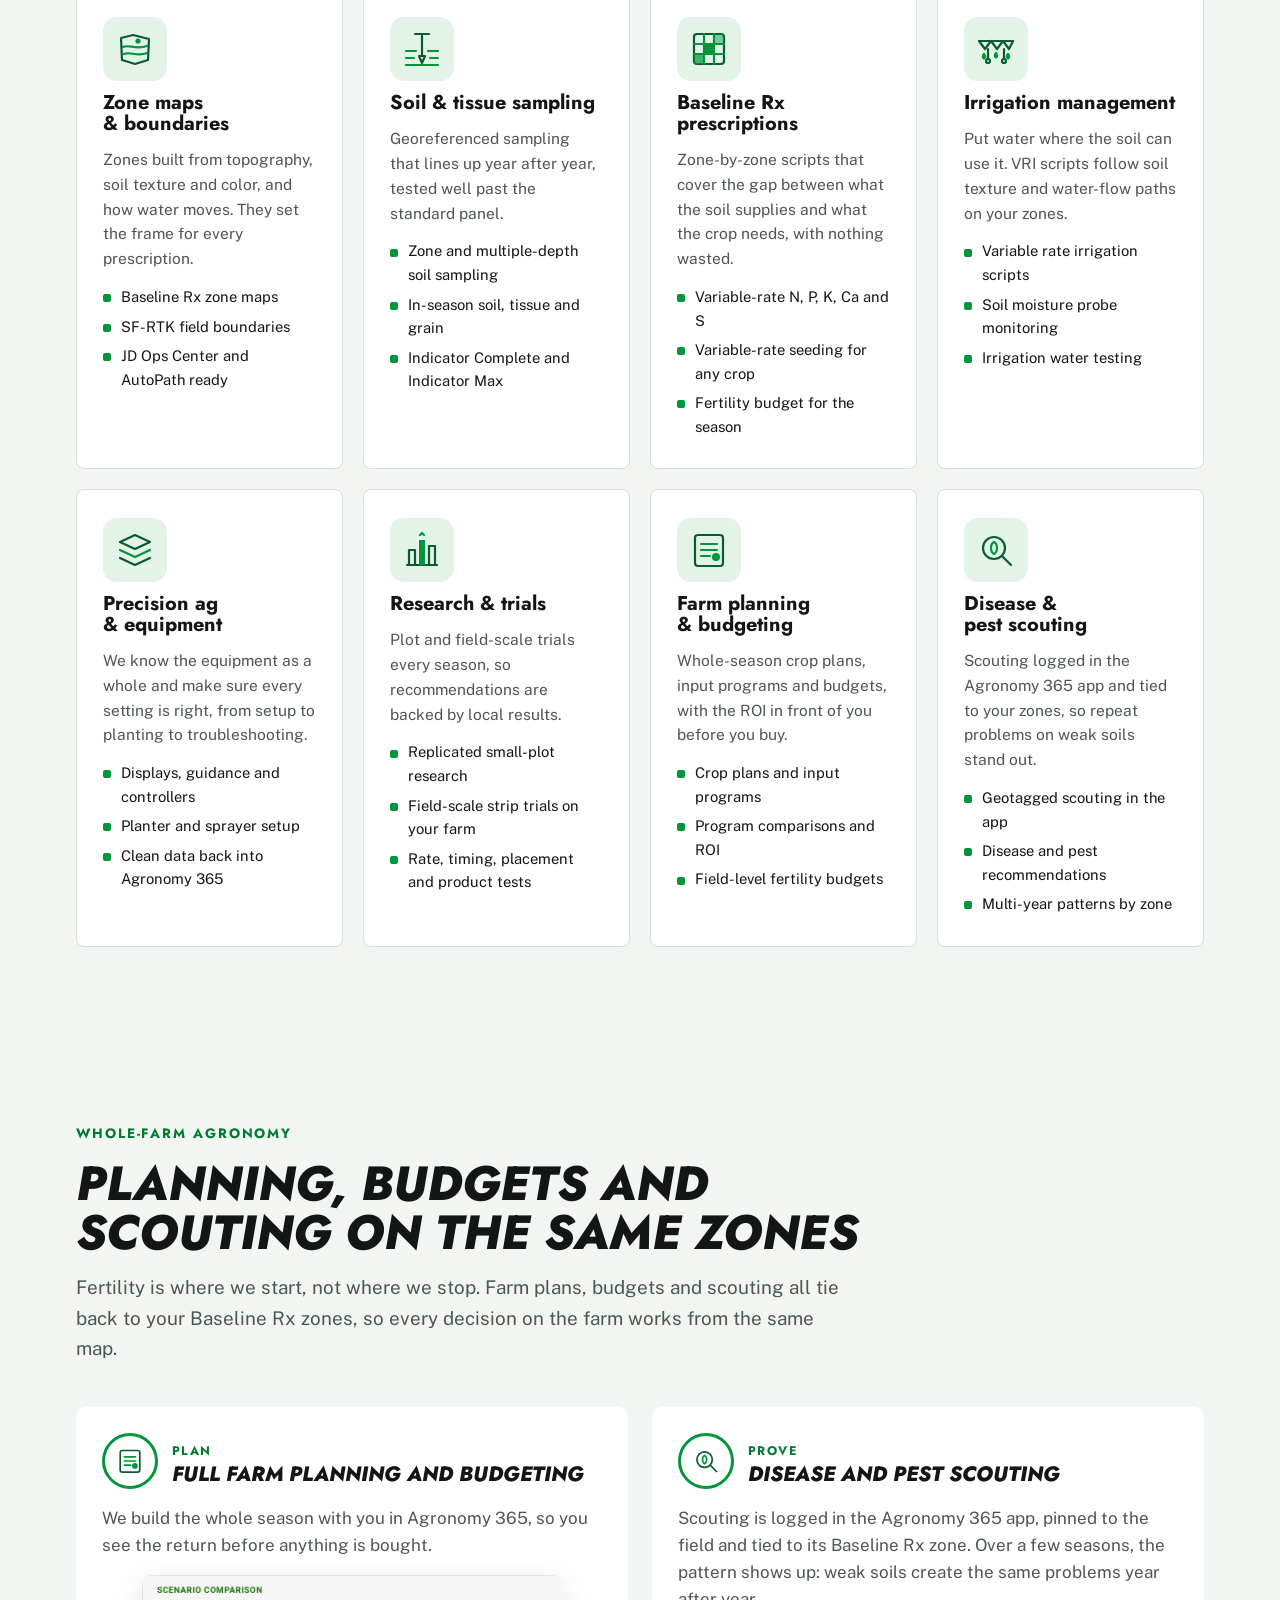
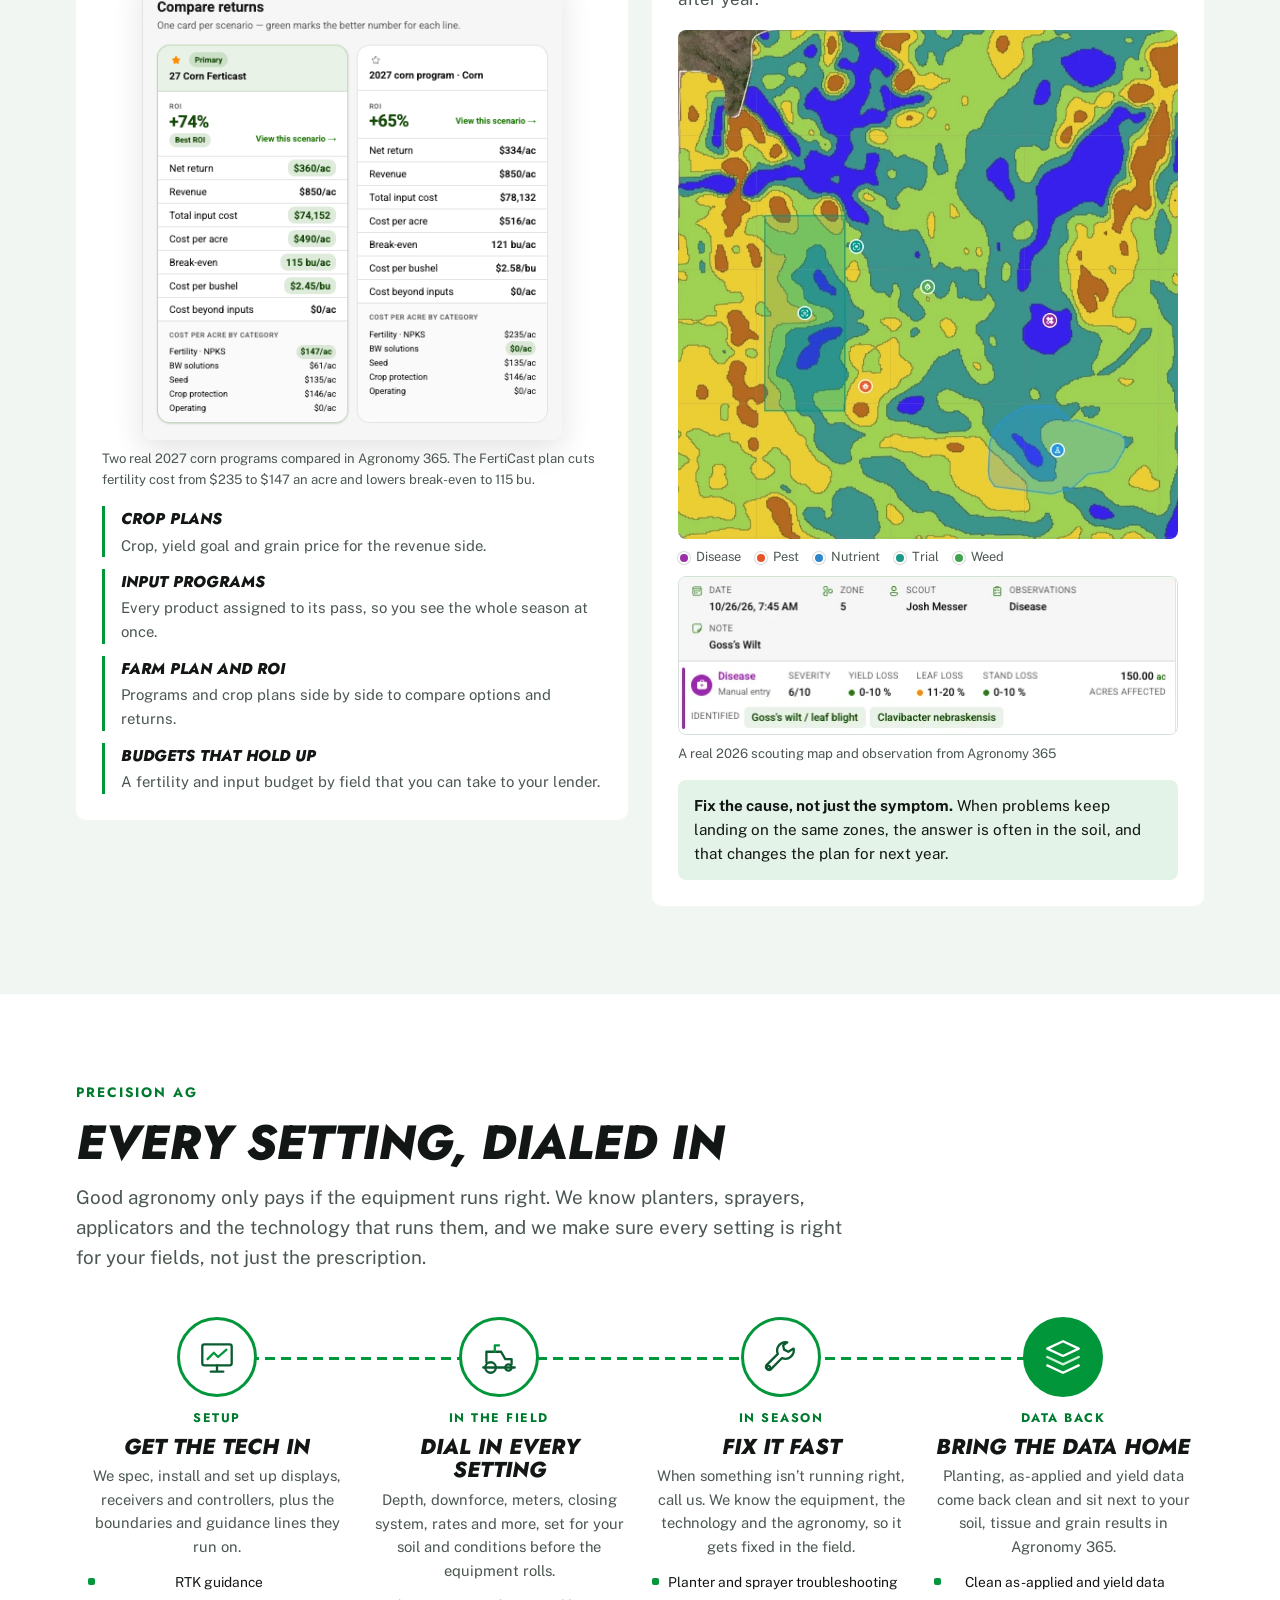
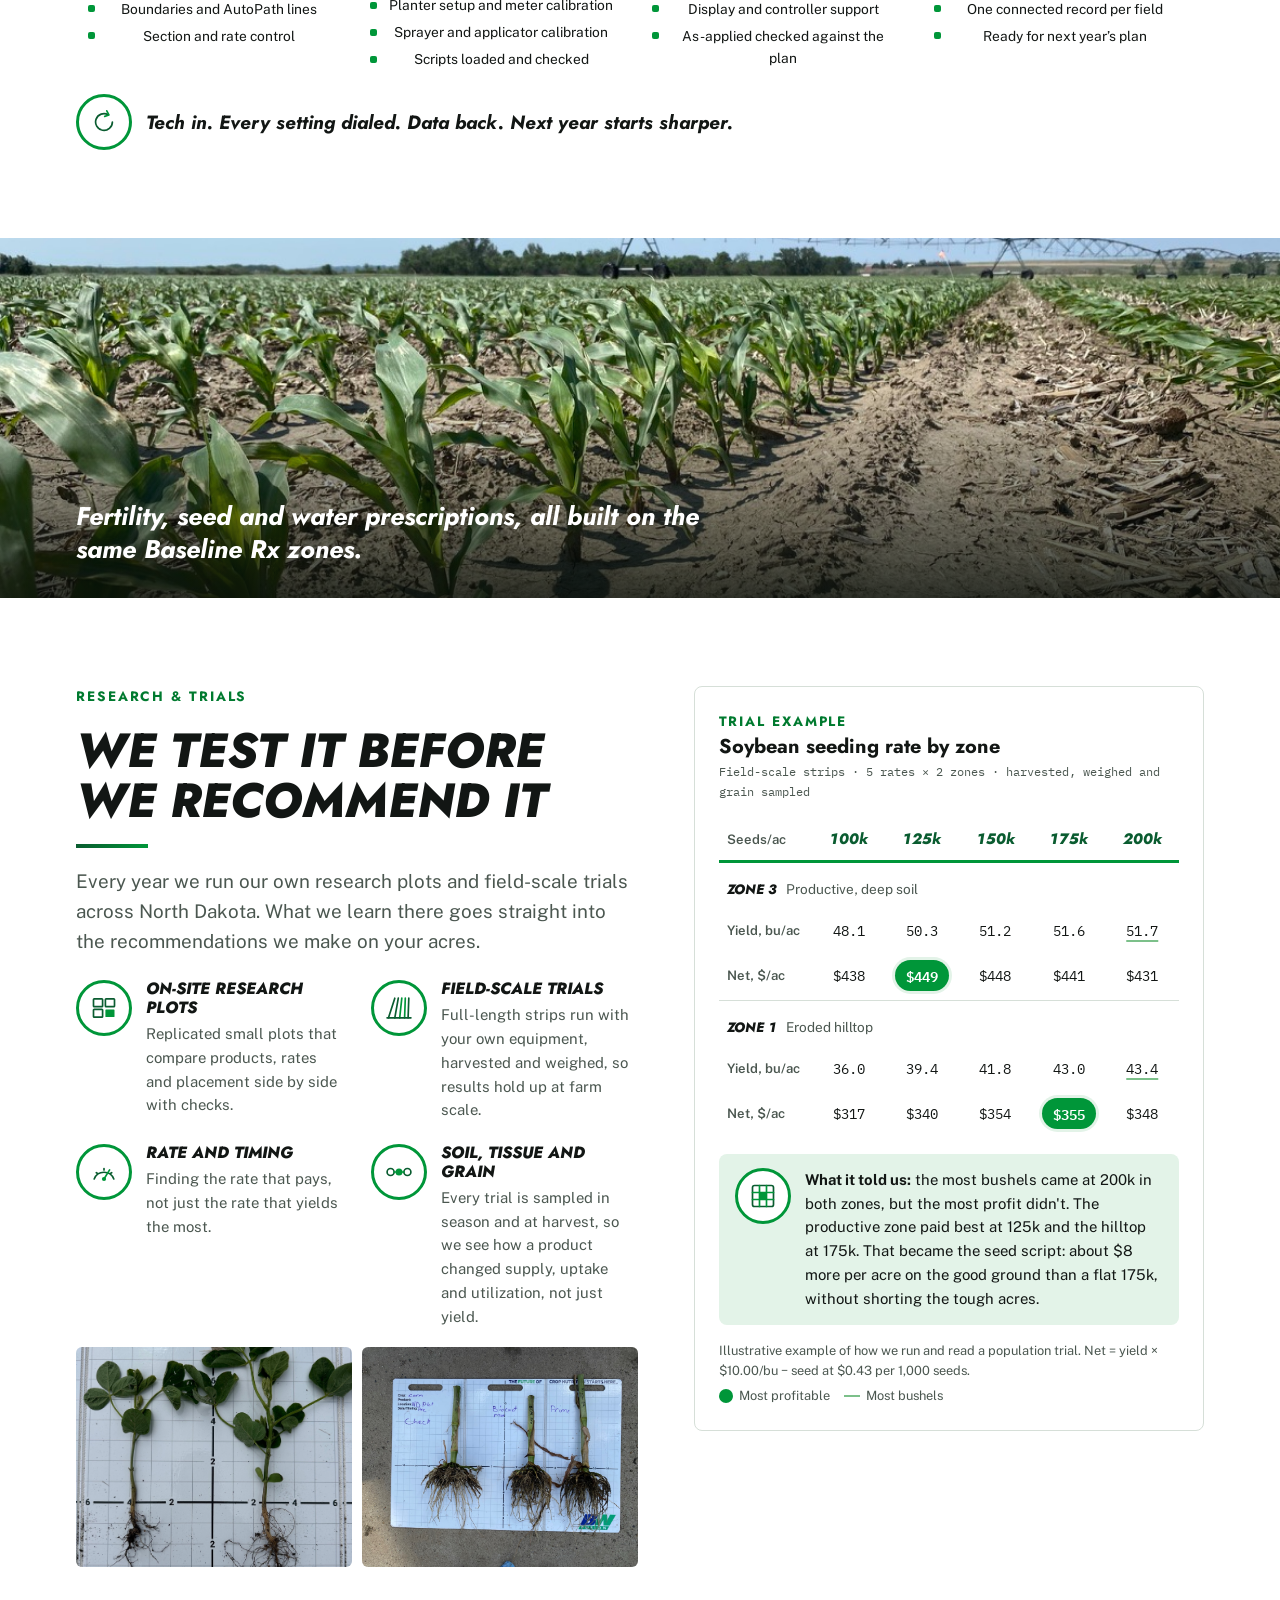
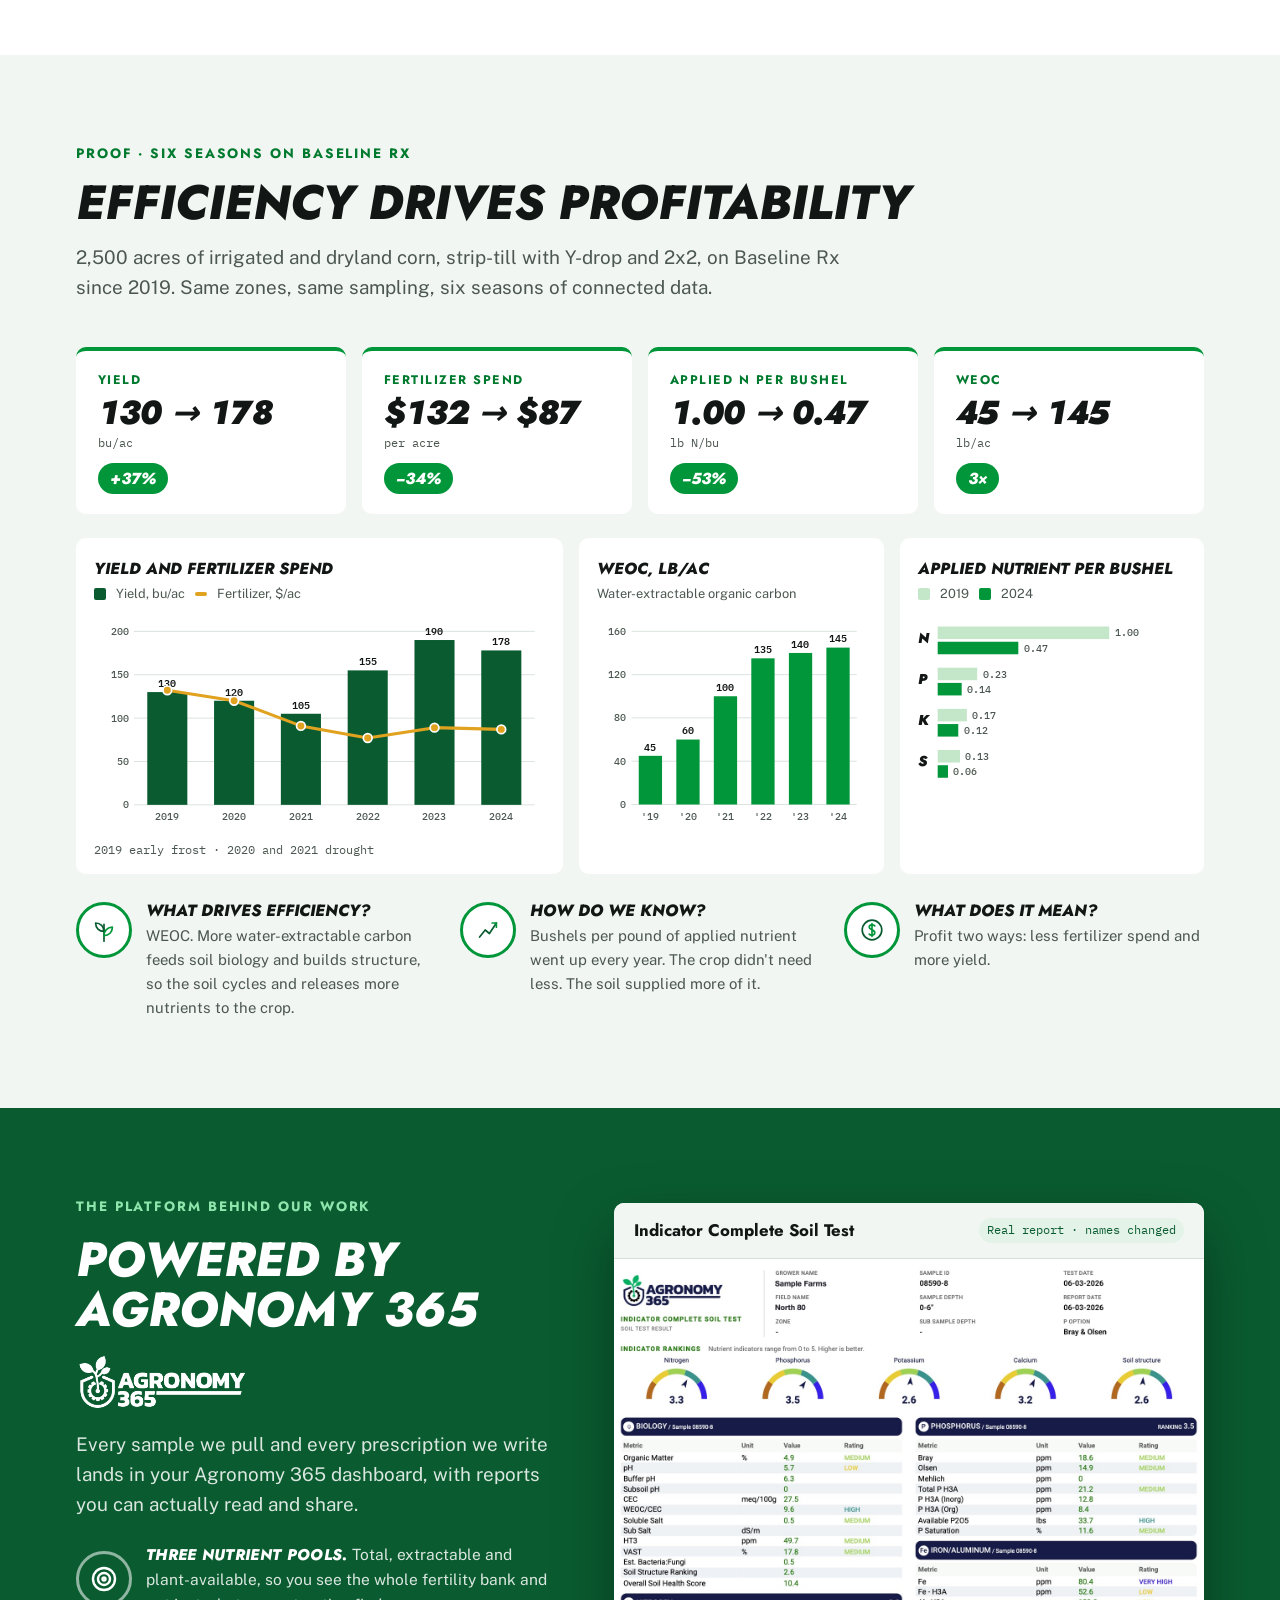
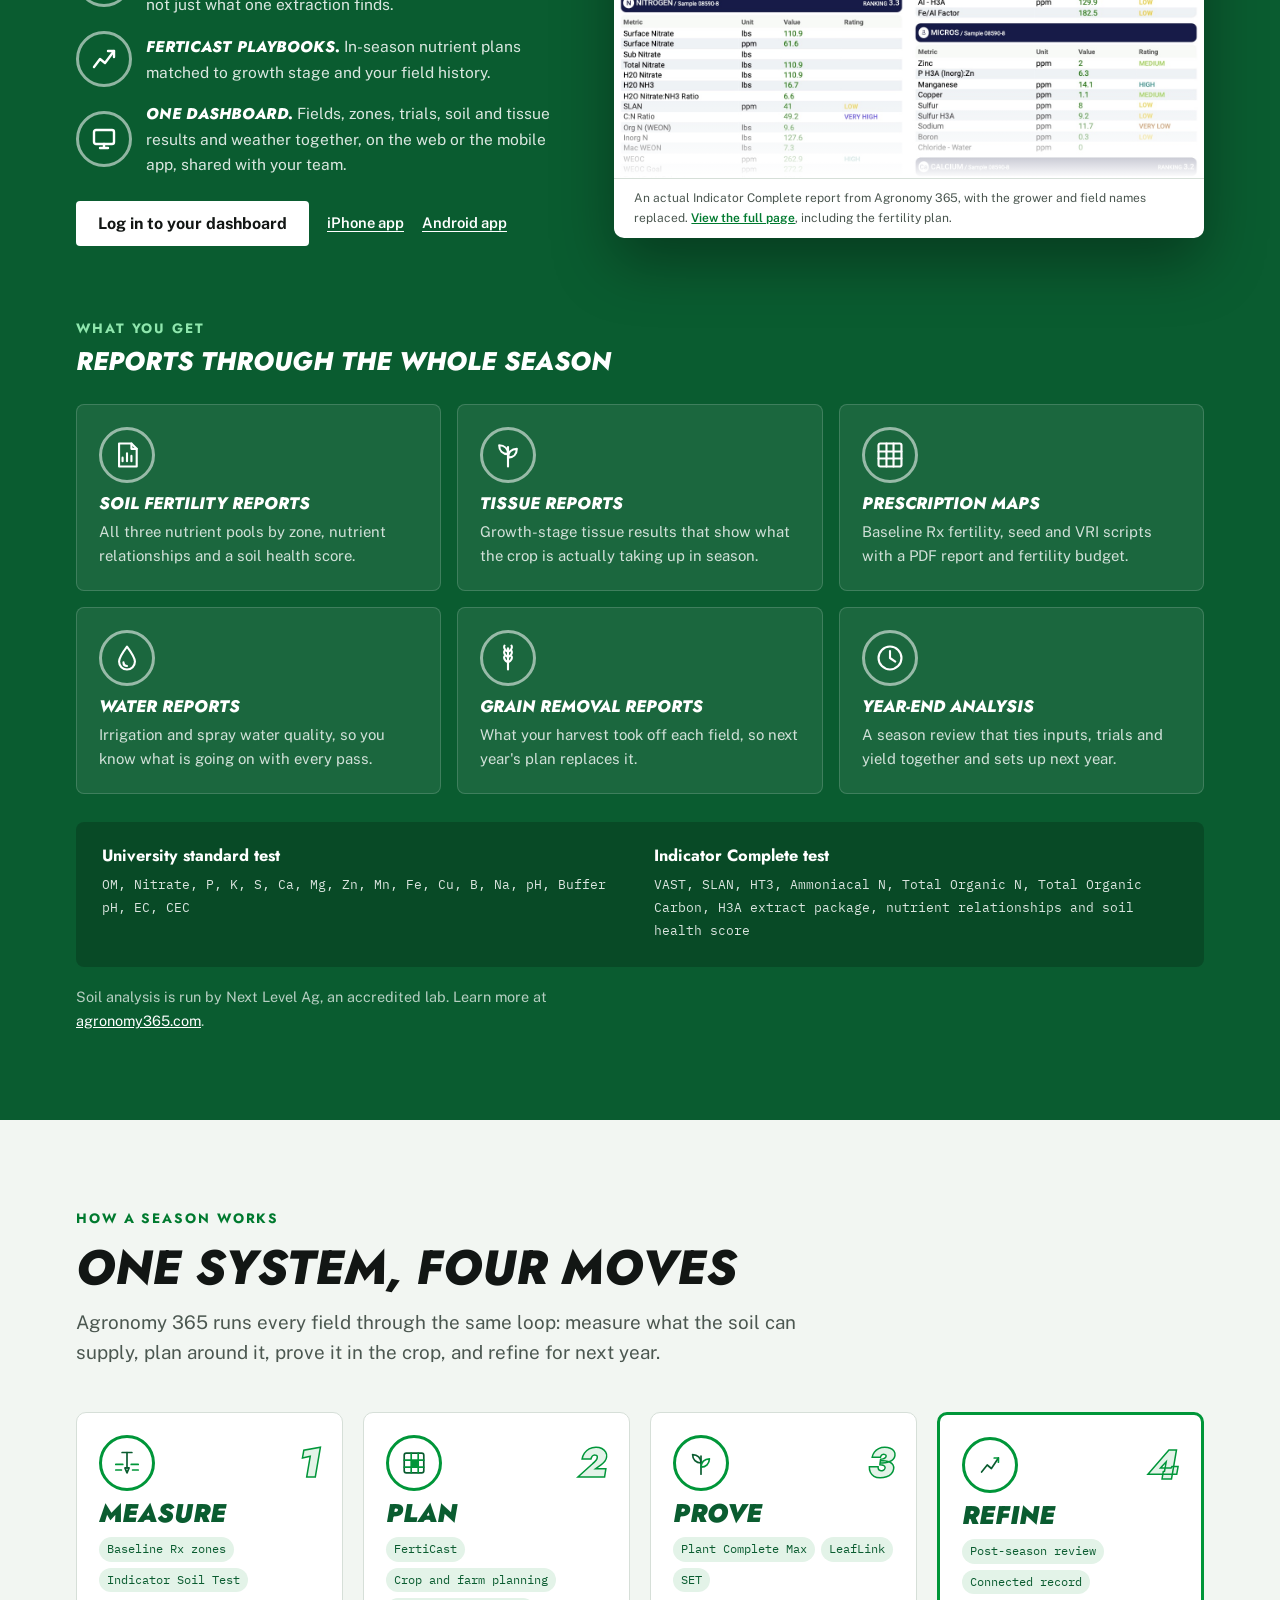
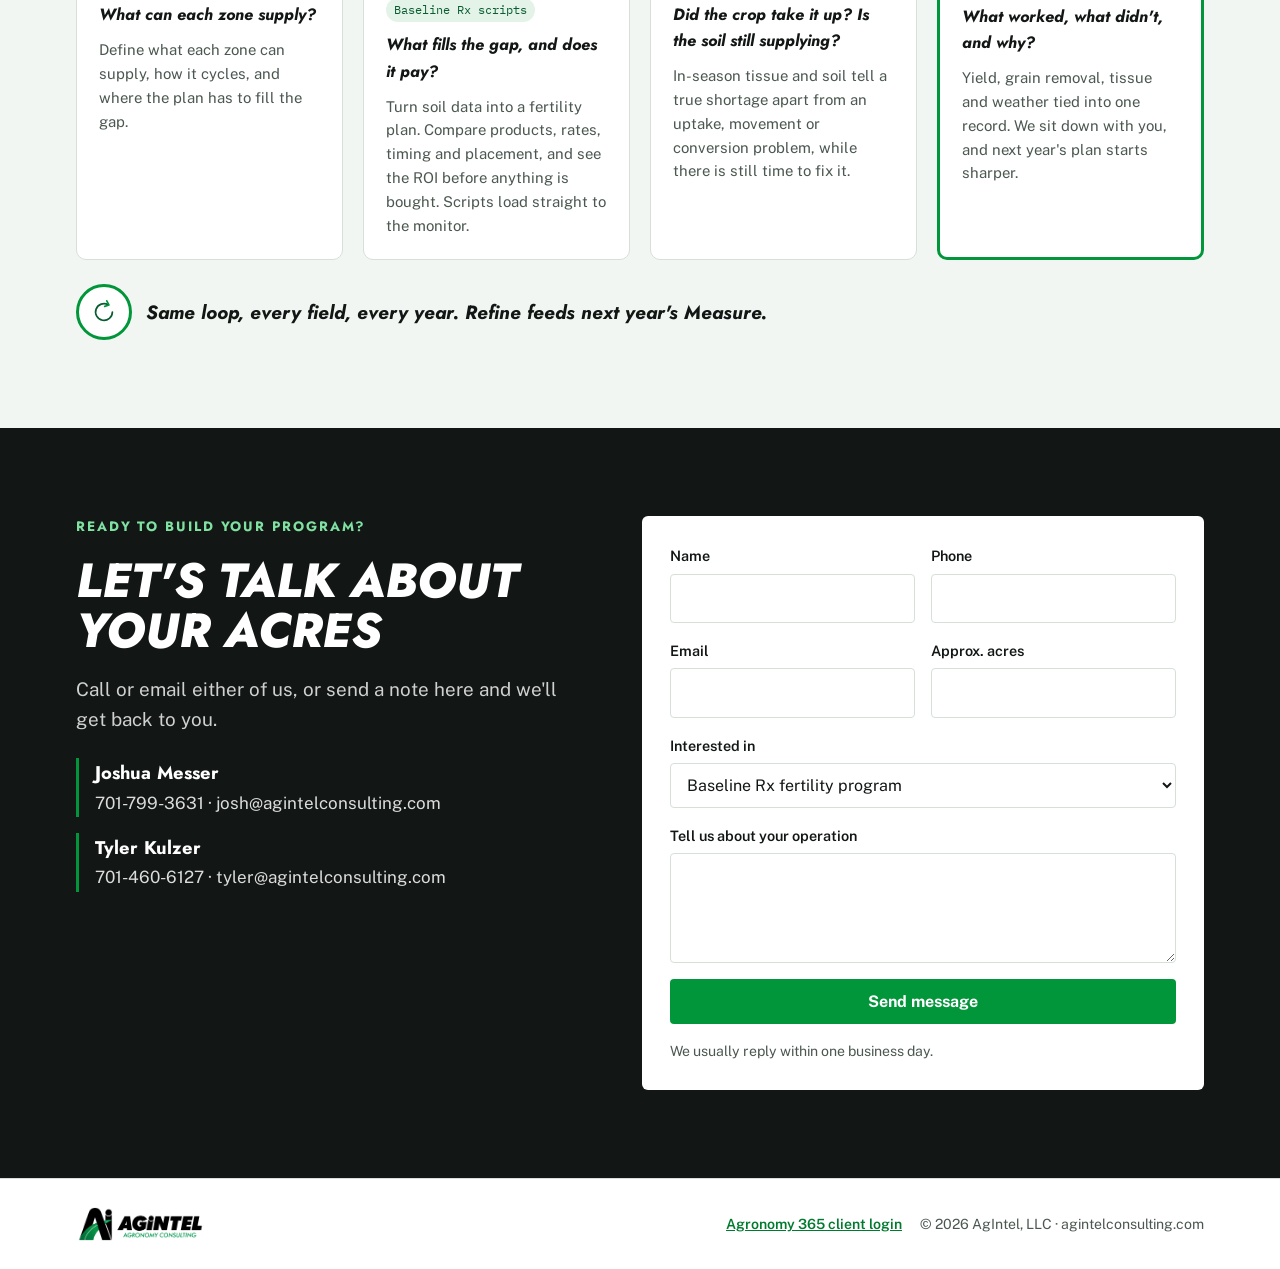
==== commit c1046063: "Add real planning and scouting visuals from Agronomy 365 Co-Authored-By: Claude Opus 5.5 <noreply@an" ====
--- a/index.html
+++ b/index.html
@@ -237,6 +237,10 @@
         <div class="plan-col">
           <div class="plan-head"><span class="mini-icon"><svg viewBox="0 0 40 40" aria-hidden="true"><rect x="6" y="5" width="28" height="31" rx="3"/><path class="accent" d="M12 14 H28 M12 20 H28 M12 26 H21"/><circle class="fill" cx="27" cy="27" r="4"/></svg></span><div><span class="chain-tag">Plan</span><h3>Full farm planning and budgeting</h3></div></div>
           <p>We build the whole season with you in Agronomy 365, so you see the return before anything is bought.</p>
+          <figure class="app-shot">
+            <img src="assets/plan-compare.png" alt="Agronomy 365 scenario comparison: a FertiCast corn program at 74 percent ROI and $360 per acre net return versus a standard program at 65 percent and $334 per acre" width="446" height="494" loading="lazy">
+            <figcaption>Two real 2027 corn programs compared in Agronomy 365. The FertiCast plan cuts fertility cost from $235 to $147 an acre and lowers break-even to 115 bu.</figcaption>
+          </figure>
           <ul class="plan-list">
             <li><strong>Crop plans</strong><span>Crop, yield goal and grain price for the revenue side.</span></li>
             <li><strong>Input programs</strong><span>Every product assigned to its pass, so you see the whole season at once.</span></li>
@@ -248,8 +252,10 @@
           <div class="plan-head"><span class="mini-icon"><svg viewBox="0 0 40 40" aria-hidden="true"><circle cx="18" cy="18" r="11"/><path d="M26 26 L35 35"/><path class="accent" d="M18 12 C14 14 14 22 18 24 C22 22 22 14 18 12 Z"/></svg></span><div><span class="chain-tag">Prove</span><h3>Disease and pest scouting</h3></div></div>
           <p>Scouting is logged in the Agronomy 365 app, pinned to the field and tied to its Baseline Rx zone. Over a few seasons, the pattern shows up: weak soils create the same problems year after year.</p>
           <figure class="scout-map">
-            <div class="scout-img"><img src="assets/zone-map-field.jpg" alt="Zone map with scouting flags clustered on the weakest zone 1 areas" width="726" height="738" loading="lazy"><span class="pin" style="left:11.0%;top:26.4%"></span><span class="pin" style="left:10.7%;top:34.6%"></span><span class="pin" style="left:11.8%;top:58.7%"></span><span class="pin" style="left:13.9%;top:74.9%"></span><span class="pin" style="left:36.0%;top:73.8%"></span><span class="pin" style="left:81.0%;top:50.3%"></span><span class="pin" style="left:88.3%;top:42.8%"></span><span class="pin" style="left:91.3%;top:12.5%"></span><span class="pin" style="left:45.6%;top:9.8%"></span><span class="pin" style="left:20.7%;top:93.5%"></span></div>
-            <figcaption><span><i class="pin-key"></i>Disease and pest flags over three seasons</span><span>Illustration on a real zone map</span></figcaption>
+            <div class="scout-img"><img src="assets/scout-map.jpg" alt="Agronomy 365 field map with Baseline Rx zones and scouting observations pinned for disease, pest, nutrient, trial and weed" width="716" height="730" loading="lazy"></div>
+            <div class="scout-key"><span><i style="background:#9b2fa8"></i>Disease</span><span><i style="background:#e8542a"></i>Pest</span><span><i style="background:#2f86c8"></i>Nutrient</span><span><i style="background:#1a9a86"></i>Trial</span><span><i style="background:#3fa34d"></i>Weed</span></div>
+            <img class="scout-obs" src="assets/scout-observation.png" alt="Scouting observation: Goss's wilt logged in zone 5 at growth stage R3, severity 6 of 10, 11 to 20 percent leaf loss" width="496" height="156" loading="lazy">
+            <figcaption><span>A real 2026 scouting map and observation from Agronomy 365</span></figcaption>
           </figure>
           <p class="scout-take"><strong>Fix the cause, not just the symptom.</strong> When problems keep landing on the same zones, the answer is often in the soil, and that changes the plan for next year.</p>
         </div>
--- a/assets/site.css
+++ b/assets/site.css
@@ -343,8 +343,7 @@
 .plan-list span { color: var(--muted); font-size: 0.93rem; }
 .scout-map { margin: 0; display: grid; gap: 8px; }
 .scout-img { position: relative; border-radius: 8px; overflow: hidden; }
-.scout-img img { width: 100%; height: auto; max-width: 100%; filter: saturate(.8); }
-.pin { position: absolute; width: 18px; height: 18px; margin: -9px 0 0 -9px; border-radius: 50%; background: #e2342b; border: 3px solid #fff; box-shadow: 0 0 0 2px rgba(226,52,43,.35), 0 2px 6px rgba(0,0,0,.35); }
+.scout-img img { width: 100%; height: auto; max-width: 100%; }
 .scout-map figcaption { display: flex; flex-wrap: wrap; justify-content: space-between; gap: 4px 12px; font-size: 0.8rem; color: var(--muted); }
 .scout-map figcaption span:first-child { display: inline-flex; align-items: center; gap: 6px; }
 .pin-key { width: 12px; height: 12px; border-radius: 50%; background: #e2342b; border: 2px solid #fff; box-shadow: 0 0 0 1px #e2342b; display: inline-block; }
@@ -359,6 +358,14 @@
 .a365-cta .app-link { color: #fff; font-weight: 600; font-size: 0.92rem; text-underline-offset: 3px; }
 .foot-links { display: flex; flex-wrap: wrap; gap: 6px 18px; align-items: center; }
 .foot-links a { font-weight: 600; }
+
+.app-shot { margin: 0; display: grid; gap: 8px; justify-items: center; }
+.app-shot img { width: 100%; max-width: 420px; height: auto; border-radius: 10px; box-shadow: 0 10px 30px rgba(18,22,20,.12); }
+.app-shot figcaption, .scout-map figcaption { font-size: 0.82rem; color: var(--muted); }
+.scout-key { display: flex; flex-wrap: wrap; gap: 6px 14px; font-size: 0.8rem; color: var(--muted); }
+.scout-key span { display: inline-flex; align-items: center; gap: 6px; }
+.scout-key i { width: 12px; height: 12px; border-radius: 50%; display: inline-block; border: 2px solid #fff; box-shadow: 0 0 0 1px rgba(0,0,0,.15); }
+.scout-obs { width: 100%; height: auto; border-radius: 8px; border: 1px solid var(--line); max-width: 100%; }
 
 /* Services: icon tiles */
 .services { background: var(--paper); }
